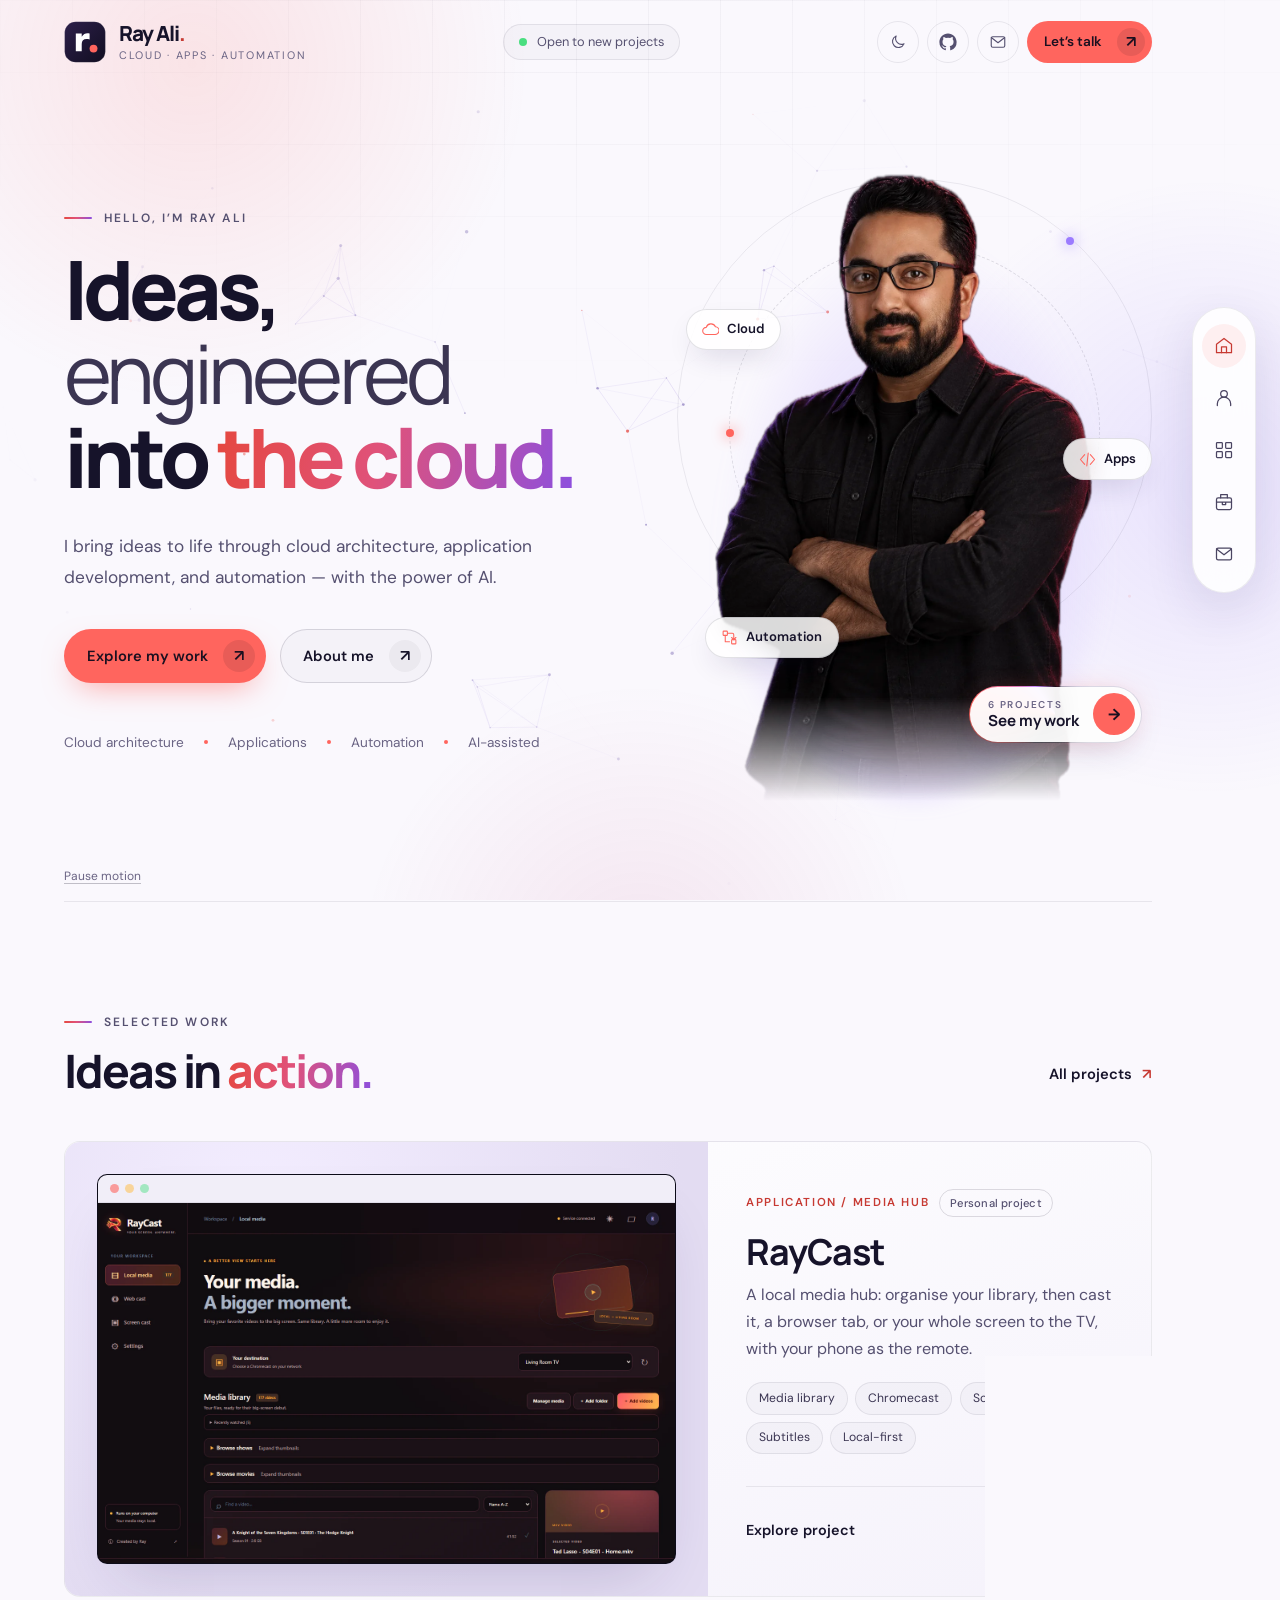
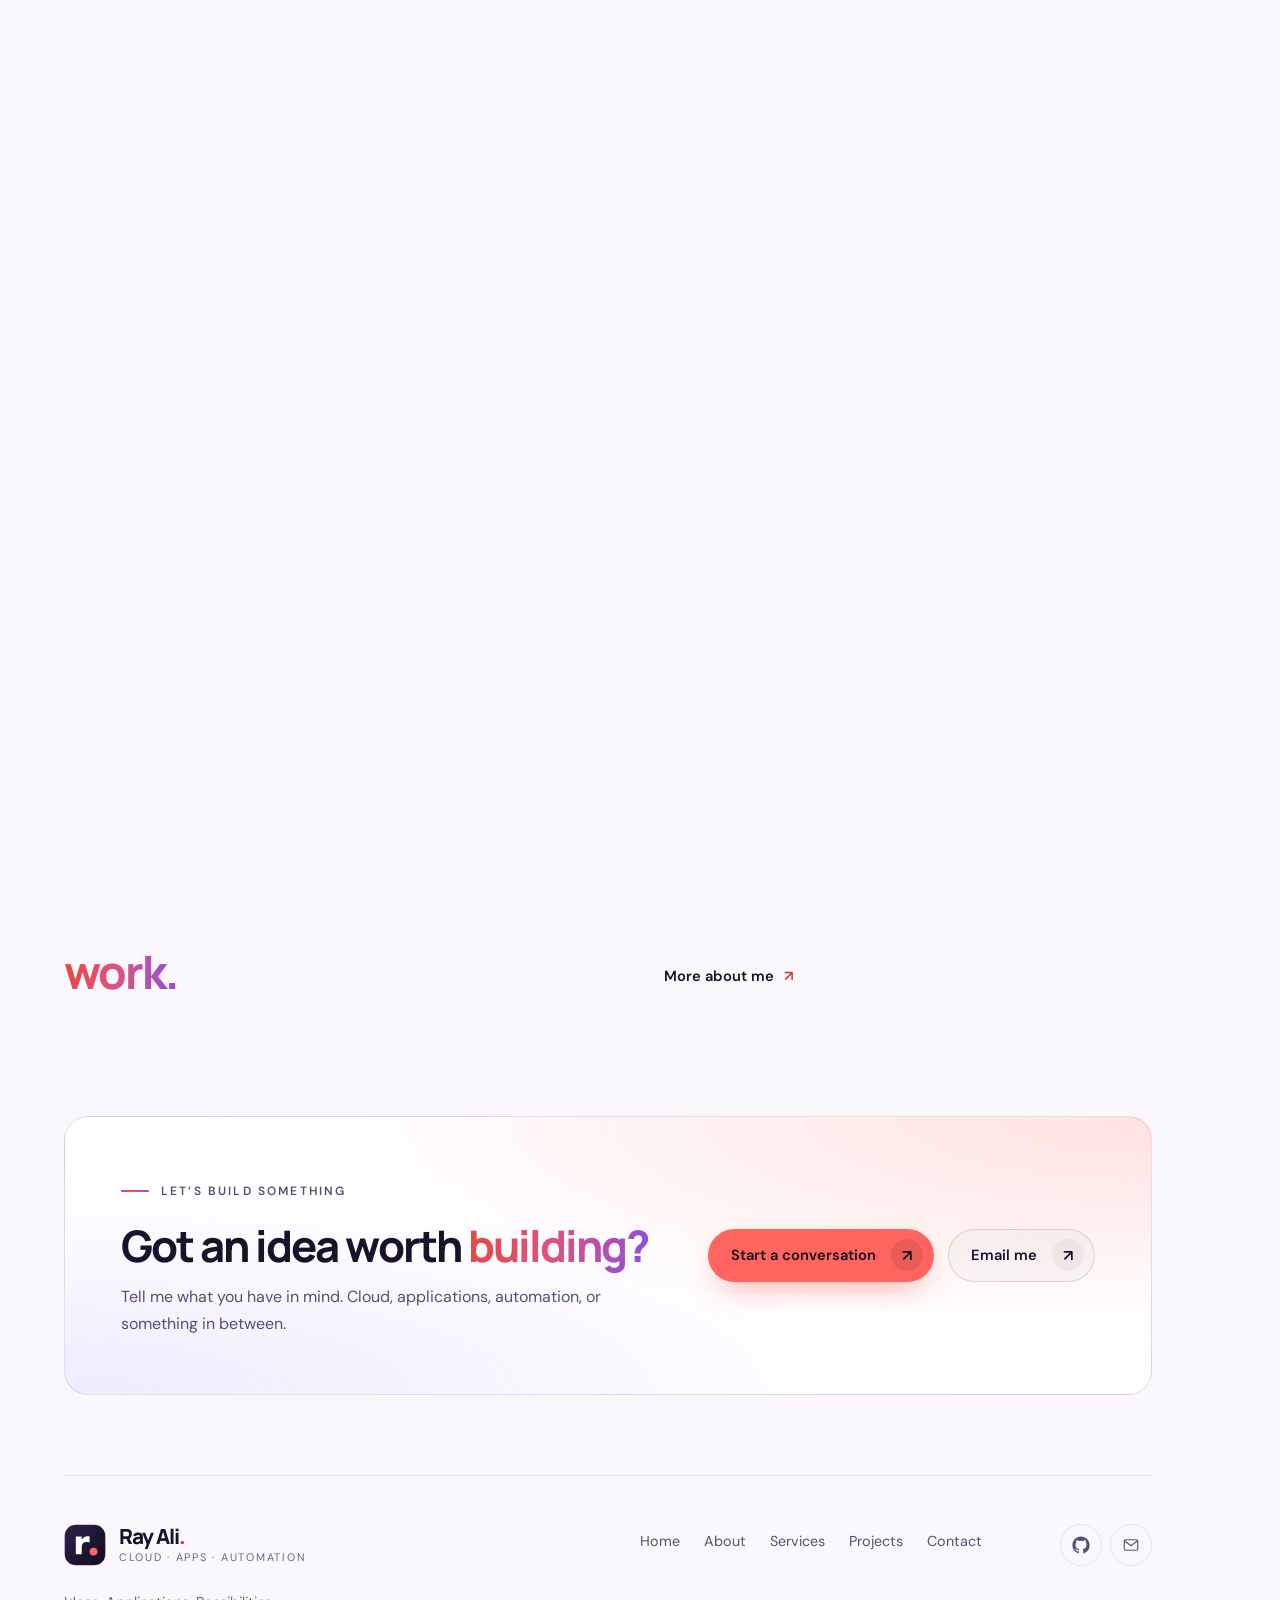
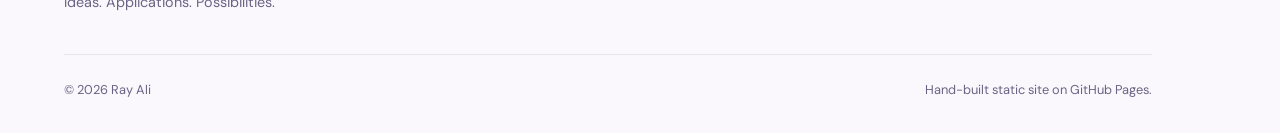
==== index.html @ c0288b14 "Add Educational Technology collection; accurate RayCast and World Cup copy and stacks; simpler About" ====
<!doctype html>
<html lang="en">
<head>
<meta charset="utf-8">
<meta name="viewport" content="width=device-width, initial-scale=1">
<title>Ray Ali — Cloud, Applications &amp; Automation</title>
<meta name="description" content="I bring ideas to life through cloud architecture, application development, and automation — with the power of AI.">
<meta name="theme-color" content="#0e0c1d">
<meta property="og:type" content="website">
<meta property="og:site_name" content="Ray Ali">
<meta property="og:title" content="Ray Ali — Cloud, Applications &amp; Automation">
<meta property="og:description" content="I bring ideas to life through cloud architecture, application development, and automation — with the power of AI.">
<meta property="og:url" content="https://rayali.dev/">
<meta property="og:image" content="https://rayali.dev/assets/ray-portrait-noir.jpg">
<meta name="twitter:card" content="summary_large_image">
<link rel="icon" href="assets/favicon.svg" type="image/svg+xml">
<link rel="preconnect" href="https://fonts.googleapis.com">
<link rel="preconnect" href="https://fonts.gstatic.com" crossorigin>
<link rel="stylesheet" href="https://fonts.googleapis.com/css2?family=DM+Sans:opsz,wght@9..40,400;9..40,500;9..40,600&family=Manrope:wght@400;500;600;700;800&display=swap">
<link rel="stylesheet" href="assets/style.css">
<script>(function(){var d=document.documentElement,t;d.classList.add('js');try{t=localStorage.getItem('theme')}catch(e){}if(t!=='light'&&t!=='dark')t=matchMedia('(prefers-color-scheme: light)').matches?'light':'dark';d.dataset.theme=t})()</script>
<script src="assets/site.js" defer></script>
</head>
<body class="page-home">
<a class="skip" href="#main">Skip to content</a>
<div class="ambient" aria-hidden="true"><span></span><span></span><span></span></div>
<header class="site-header" data-header>
  <div class="header-inner">
    <a class="brand" href="index.html" aria-label="Ray Ali, home"><svg class="brand-mark" viewBox="0 0 64 64" aria-hidden="true"><defs><linearGradient id="bm-head" x1="0" y1="0" x2="1" y2="1"><stop offset="0" stop-color="#2d1f4a"/><stop offset="1" stop-color="#110e21"/></linearGradient></defs><rect x="1" y="1" width="62" height="62" rx="17" fill="url(#bm-head)" stroke="#ffffff26"/><path d="M18 46V19h9v5c3-5 7-6 12-5v9c-8-2-12 1-12 7v11z" fill="#fff"/><circle cx="45" cy="42" r="6" fill="#ff655e"/></svg><span class="brand-text"><strong>Ray Ali<span class="dot">.</span></strong><small>Cloud · Apps · Automation</small></span></a>
    <p class="status"><span class="pulse" aria-hidden="true"></span>Open to new projects</p>
    <div class="header-actions">
      <button class="icon-btn theme-toggle" type="button" data-theme-toggle aria-label="Switch to light theme"><svg class="icon-sun" viewBox="0 0 24 24" fill="none" stroke="currentColor" stroke-width="1.5" stroke-linecap="round" stroke-linejoin="round" aria-hidden="true"><circle cx="12" cy="12" r="4"/><path d="M12 2v2M12 20v2M4.9 4.9l1.4 1.4M17.7 17.7l1.4 1.4M2 12h2M20 12h2M4.9 19.1l1.4-1.4M17.7 6.3l1.4-1.4"/></svg><svg class="icon-moon" viewBox="0 0 24 24" fill="none" stroke="currentColor" stroke-width="1.5" stroke-linecap="round" stroke-linejoin="round" aria-hidden="true"><path d="M20 14.5A8 8 0 0 1 9.5 4a8 8 0 1 0 10.5 10.5Z"/></svg></button>
      <a class="icon-btn" href="https://github.com/itsRayAli" target="_blank" rel="noopener noreferrer" aria-label="GitHub profile (opens in a new tab)"><svg viewBox="0 0 24 24" fill="currentColor" aria-hidden="true"><path d="M12 .5C5.65.5.5 5.65.5 12a11.5 11.5 0 0 0 7.86 10.92c.58.1.79-.25.79-.56v-2c-3.2.7-3.88-1.37-3.88-1.37-.52-1.33-1.28-1.69-1.28-1.69-1.04-.71.08-.7.08-.7 1.16.08 1.77 1.19 1.77 1.19 1.03 1.76 2.7 1.25 3.36.96.1-.75.4-1.25.73-1.54-2.55-.29-5.24-1.28-5.24-5.68 0-1.26.45-2.28 1.19-3.09-.12-.29-.52-1.46.11-3.05 0 0 .97-.31 3.17 1.18a11 11 0 0 1 5.77 0c2.2-1.49 3.17-1.18 3.17-1.18.63 1.59.23 2.76.11 3.05.74.81 1.19 1.83 1.19 3.09 0 4.41-2.7 5.38-5.26 5.67.41.36.78 1.06.78 2.14v3.17c0 .31.21.67.8.56A11.5 11.5 0 0 0 23.5 12C23.5 5.65 18.35.5 12 .5Z"/></svg></a>
      <a class="icon-btn" href="mailto:rehali1992@gmail.com" aria-label="Email Ray Ali"><svg viewBox="0 0 24 24" fill="none" stroke="currentColor" stroke-width="1.5" stroke-linecap="round" stroke-linejoin="round" aria-hidden="true"><rect x="3" y="5" width="18" height="14" rx="2"/><path d="m3 6 9 7 9-7"/></svg></a>
      <a class="button button-sm" href="contact/">Let’s talk <span class="arrow" aria-hidden="true">↗</span></a>
    </div>
  </div>
</header>
<nav class="dock" aria-label="Main navigation"><a href="index.html" aria-current="page"><svg viewBox="0 0 24 24" fill="none" stroke="currentColor" stroke-width="1.5" stroke-linecap="round" stroke-linejoin="round" aria-hidden="true"><path d="m3 10 9-7 9 7v10H3z"/><path d="M9 20v-7h6v7"/></svg><span>Home</span></a><a href="about/"><svg viewBox="0 0 24 24" fill="none" stroke="currentColor" stroke-width="1.5" stroke-linecap="round" stroke-linejoin="round" aria-hidden="true"><circle cx="12" cy="7" r="4"/><path d="M4 21v-2a8 8 0 0 1 16 0v2"/></svg><span>About</span></a><a href="services/"><svg viewBox="0 0 24 24" fill="none" stroke="currentColor" stroke-width="1.5" stroke-linecap="round" stroke-linejoin="round" aria-hidden="true"><rect x="3" y="3" width="7" height="7" rx="1"/><rect x="14" y="3" width="7" height="7" rx="1"/><rect x="3" y="14" width="7" height="7" rx="1"/><rect x="14" y="14" width="7" height="7" rx="1"/></svg><span>Services</span></a><a href="work/"><svg viewBox="0 0 24 24" fill="none" stroke="currentColor" stroke-width="1.5" stroke-linecap="round" stroke-linejoin="round" aria-hidden="true"><rect x="3" y="7" width="18" height="14" rx="2"/><path d="M8 7V3h8v4M3 12h18M10 12v3h4v-3"/></svg><span>Projects</span></a><a href="contact/"><svg viewBox="0 0 24 24" fill="none" stroke="currentColor" stroke-width="1.5" stroke-linecap="round" stroke-linejoin="round" aria-hidden="true"><rect x="3" y="5" width="18" height="14" rx="2"/><path d="m3 6 9 7 9-7"/></svg><span>Contact</span></a></nav>
<div class="site-shell">
<main id="main">
<section class="hero" data-hero>
  <canvas class="particles" data-particles aria-hidden="true"></canvas>
  <div class="hero-copy">
    <p class="eyebrow">Hello, I’m Ray Ali</p>
    <h1 class="hero-title"><span class="sr-only">Ideas, engineered into reality.</span><span aria-hidden="true">Ideas, <span class="soft">engineered</span><br>into <span class="rotator" data-rotate="[&quot;reality.&quot;, &quot;the cloud.&quot;, &quot;apps.&quot;, &quot;automation.&quot;, &quot;reality.&quot;]">reality.</span></span></h1>
    <p class="lead">I bring ideas to life through cloud architecture, application development, and automation — with the power of AI.</p>
    <div class="actions"><a class="button" href="work/">Explore my work <span class="arrow" aria-hidden="true">↗</span></a><a class="button secondary" href="about/">About me <span class="arrow" aria-hidden="true">↗</span></a></div>
    <ul class="focus-list" aria-label="Focus areas"><li>Cloud architecture</li><li>Applications</li><li>Automation</li><li>AI-assisted</li></ul>
  </div>
  <div class="portrait portrait-hero"><div class="rings" aria-hidden="true"><span></span><span></span></div><img class="portrait-dark" src="assets/ray-portrait-noir.jpg" alt="AI-generated portrait of Ray Ali standing with his arms crossed" width="1024" height="1536" loading="lazy" fetchpriority="high"><img class="portrait-light" src="assets/ray-portrait-light.webp" alt="AI-generated portrait of Ray Ali standing with his arms crossed" width="1024" height="1536" loading="lazy" fetchpriority="high"><span class="chip chip-0" aria-hidden="true"><svg viewBox="0 0 24 24" fill="none" stroke="currentColor" stroke-width="1.5" stroke-linecap="round" stroke-linejoin="round" aria-hidden="true"><path d="M6 19a5 5 0 1 1 0-10 7 7 0 0 1 13-1 5.5 5.5 0 0 1-1 11Z"/></svg>Cloud</span><span class="chip chip-1" aria-hidden="true"><svg viewBox="0 0 24 24" fill="none" stroke="currentColor" stroke-width="1.5" stroke-linecap="round" stroke-linejoin="round" aria-hidden="true"><path d="m8 5-6 7 6 7m8-14 6 7-6 7m-3-16-2 18"/></svg>Apps</span><span class="chip chip-2" aria-hidden="true"><svg viewBox="0 0 24 24" fill="none" stroke="currentColor" stroke-width="1.5" stroke-linecap="round" stroke-linejoin="round" aria-hidden="true"><rect x="3" y="3" width="6" height="6" rx="1"/><rect x="15" y="15" width="6" height="6" rx="1"/><path d="M9 6h7a2 2 0 0 1 2 2v7M15 12l3 3 3-3M6 9v9h6"/></svg>Automation</span><a class="work-cta" href="work/"><span class="work-cta-label"><small>6 projects</small>See my work</span><span class="work-cta-arrow" aria-hidden="true"><i>→</i><i>→</i></span></a></div>
  <button class="motion-toggle" type="button" data-motion-toggle aria-pressed="false">Pause motion</button>
</section>
<section class="section">
  <div class="section-heading reveal"><div><p class="eyebrow">Selected work</p><h2>Ideas in <em>action.</em></h2></div><a class="text-link" href="work/">All projects <span class="arrow" aria-hidden="true">↗</span></a></div>
  <div class="project-grid"><a class="project-card reveal featured" href="projects/raycast/"><div class="card-cover"><div class="window"><div class="window-bar" aria-hidden="true"><i></i><i></i><i></i></div><picture><source srcset="assets/raycast/RAYCAST.webp" type="image/webp"><img src="assets/raycast/RAYCAST.png" alt="RayCast local media library with Chromecast destination, video list, and player controls" loading="lazy"></picture></div></div><div class="card-copy"><p class="card-meta"><span>Application / Media hub</span><span class="pill">Personal project</span></p><h3>RayCast</h3><p class="card-summary">A local media hub: organise your library, then cast it, a browser tab, or your whole screen to the TV, with your phone as the remote.</p><ul class="tags" aria-label="Tags"><li>Media library</li><li>Chromecast</li><li>Screen casting</li><li>Subtitles</li><li>Local-first</li></ul><span class="card-action">Explore project <span class="arrow" aria-hidden="true">↗</span></span></div></a><a class="project-card reveal featured reverse" href="projects/edgewise/"><div class="card-cover"><img class="art" src="assets/edgewise/edgewise-illustration.svg" alt="Illustration of Edgewise comparing one prediction&#x27;s odds across three exchanges, with the price gap highlighted, a signal card, and a paper portfolio" loading="lazy"></div><div class="card-copy"><p class="card-meta"><span>Research tool / Market data</span><span class="pill">Private project</span></p><h3>Edgewise</h3><p class="card-summary">An on-demand research tool that lines up prediction-market odds across exchanges and shows where they don’t agree.</p><ul class="tags" aria-label="Tags"><li>Market research</li><li>Data analysis</li><li>Local-first</li><li>Local AI</li></ul><span class="card-action">Explore project <span class="arrow" aria-hidden="true">↗</span></span></div></a><a class="project-card reveal featured" href="projects/world-cup-2026/"><div class="card-cover"><img class="art" src="assets/worldcup/cover.svg" alt="World Cup 2026 cover: title with 48 teams, 104 matches and 12 groups, a knockout bracket leading to the final, and a match momentum chart" loading="lazy"></div><div class="card-copy"><p class="card-meta"><span>Automation / Web application</span><span class="pill">Private project</span></p><h3>World Cup 2026</h3><p class="card-summary">A self-running tournament tracker that follows all 104 matches live, from the first kickoff to the final whistle.</p><ul class="tags" aria-label="Tags"><li>Automation</li><li>Real-time</li><li>Web app</li><li>Print-ready</li></ul><span class="card-action">Explore project <span class="arrow" aria-hidden="true">↗</span></span></div></a><a class="project-card collection-card reveal" href="projects/edtech/"><div class="card-copy"><p class="card-meta"><span>Educational technology</span><span class="pill">3 projects</span><span class="pill">University of Houston</span></p><h3>Educational Technology</h3><p class="card-summary">Three tools built for the University of Houston: accessible course documents, AI-assisted grading, and a STEM event platform.</p><ul class="collection-members"><li><span class="member-num">01</span><strong>PDF Accessibility</strong><span>Accessible documents, faster.</span></li><li><span class="member-num">02</span><strong>Rubric Grader</strong><span>AI-assisted grading at scale.</span></li><li><span class="member-num">03</span><strong>Mars Rover Celebration</strong><span>A STEM event, run end to end.</span></li></ul><span class="card-action">Explore the collection <span class="arrow" aria-hidden="true">↗</span></span></div></a></div>
</section>
<section class="section">
  <div class="section-heading reveal"><div><p class="eyebrow">What I do</p><h2>From possibility to <em>something real.</em></h2></div><a class="text-link" href="services/">All services <span class="arrow" aria-hidden="true">↗</span></a></div>
  <div class="services-grid"><article class="service-card reveal"><div class="service-top"><span class="service-icon"><svg viewBox="0 0 24 24" fill="none" stroke="currentColor" stroke-width="1.5" stroke-linecap="round" stroke-linejoin="round" aria-hidden="true"><path d="M6 19a5 5 0 1 1 0-10 7 7 0 0 1 13-1 5.5 5.5 0 0 1-1 11Z"/></svg></span><span class="service-num">01</span></div><h3>Cloud Architecture</h3><p>A cloud foundation shaped around your idea. Architecture and infrastructure that support your application today and give it room to grow.</p><a class="text-link" href="contact/?service=cloud">Let’s discuss it <span class="arrow" aria-hidden="true">↗</span></a></article><article class="service-card reveal"><div class="service-top"><span class="service-icon"><svg viewBox="0 0 24 24" fill="none" stroke="currentColor" stroke-width="1.5" stroke-linecap="round" stroke-linejoin="round" aria-hidden="true"><path d="m8 5-6 7 6 7m8-14 6 7-6 7m-3-16-2 18"/></svg></span><span class="service-num">02</span></div><h3>Application Development</h3><p>Bring a concept to life as a usable application. From the first screen to the working product, with AI helping move ideas forward.</p><a class="text-link" href="contact/?service=code">Let’s discuss it <span class="arrow" aria-hidden="true">↗</span></a></article><article class="service-card reveal"><div class="service-top"><span class="service-icon"><svg viewBox="0 0 24 24" fill="none" stroke="currentColor" stroke-width="1.5" stroke-linecap="round" stroke-linejoin="round" aria-hidden="true"><rect x="3" y="3" width="6" height="6" rx="1"/><rect x="15" y="15" width="6" height="6" rx="1"/><path d="M9 6h7a2 2 0 0 1 2 2v7M15 12l3 3 3-3M6 9v9h6"/></svg></span><span class="service-num">03</span></div><h3>Automation</h3><p>Make repetitive work happen automatically. Connect tools, streamline workflows, and turn manual steps into systems that work for you.</p><a class="text-link" href="contact/?service=flow">Let’s discuss it <span class="arrow" aria-hidden="true">↗</span></a></article></div>
</section>
<section class="section home-about reveal">
  <div><p class="eyebrow">About me</p><h2>Curious about what’s possible.<br><em>Focused on making it work.</em></h2></div>
  <div><p>I’m Ray. I turn ideas into useful digital experiences, connecting the possibilities of AI with cloud architecture, application development, and automation. My projects are a place to explore what’s possible and put those ideas to work.</p><a class="text-link" href="about/">More about me <span class="arrow" aria-hidden="true">↗</span></a></div>
</section>
<section class="cta-band reveal"><div><p class="eyebrow">Let’s build something</p><h2>Got an idea worth <em>building?</em></h2><p>Tell me what you have in mind. Cloud, applications, automation, or something in between.</p></div><div class="actions"><a class="button" href="contact/">Start a conversation <span class="arrow" aria-hidden="true">↗</span></a><a class="button secondary" href="mailto:rehali1992@gmail.com">Email me <span class="arrow" aria-hidden="true">↗</span></a></div></section>
</main>
<footer class="site-footer">
  <div class="footer-top">
    <div class="footer-brand"><a class="brand" href="index.html" aria-label="Ray Ali, home"><svg class="brand-mark" viewBox="0 0 64 64" aria-hidden="true"><defs><linearGradient id="bm-foot" x1="0" y1="0" x2="1" y2="1"><stop offset="0" stop-color="#2d1f4a"/><stop offset="1" stop-color="#110e21"/></linearGradient></defs><rect x="1" y="1" width="62" height="62" rx="17" fill="url(#bm-foot)" stroke="#ffffff26"/><path d="M18 46V19h9v5c3-5 7-6 12-5v9c-8-2-12 1-12 7v11z" fill="#fff"/><circle cx="45" cy="42" r="6" fill="#ff655e"/></svg><span class="brand-text"><strong>Ray Ali<span class="dot">.</span></strong><small>Cloud · Apps · Automation</small></span></a><p>Ideas. Applications. Possibilities.</p></div>
    <nav class="footer-nav" aria-label="Footer"><a href="index.html">Home</a><a href="about/">About</a><a href="services/">Services</a><a href="work/">Projects</a><a href="contact/">Contact</a></nav>
    <div class="footer-social">
      <a class="icon-btn" href="https://github.com/itsRayAli" target="_blank" rel="noopener noreferrer" aria-label="GitHub profile (opens in a new tab)"><svg viewBox="0 0 24 24" fill="currentColor" aria-hidden="true"><path d="M12 .5C5.65.5.5 5.65.5 12a11.5 11.5 0 0 0 7.86 10.92c.58.1.79-.25.79-.56v-2c-3.2.7-3.88-1.37-3.88-1.37-.52-1.33-1.28-1.69-1.28-1.69-1.04-.71.08-.7.08-.7 1.16.08 1.77 1.19 1.77 1.19 1.03 1.76 2.7 1.25 3.36.96.1-.75.4-1.25.73-1.54-2.55-.29-5.24-1.28-5.24-5.68 0-1.26.45-2.28 1.19-3.09-.12-.29-.52-1.46.11-3.05 0 0 .97-.31 3.17 1.18a11 11 0 0 1 5.77 0c2.2-1.49 3.17-1.18 3.17-1.18.63 1.59.23 2.76.11 3.05.74.81 1.19 1.83 1.19 3.09 0 4.41-2.7 5.38-5.26 5.67.41.36.78 1.06.78 2.14v3.17c0 .31.21.67.8.56A11.5 11.5 0 0 0 23.5 12C23.5 5.65 18.35.5 12 .5Z"/></svg></a>
      <a class="icon-btn" href="mailto:rehali1992@gmail.com" aria-label="Email Ray Ali"><svg viewBox="0 0 24 24" fill="none" stroke="currentColor" stroke-width="1.5" stroke-linecap="round" stroke-linejoin="round" aria-hidden="true"><rect x="3" y="5" width="18" height="14" rx="2"/><path d="m3 6 9 7 9-7"/></svg></a>
    </div>
  </div>
  <div class="footer-bottom"><span>© 2026 Ray Ali</span><span>Hand-built static site on GitHub Pages.</span></div>
</footer>
</div>
</body>
</html>
---- assets/style.css ----
/* ==========================================================================
   Ray Ali — portfolio
   Dark indigo + coral. Glass header, right-hand dock, aurora background.
   ========================================================================== */

/* Theme tokens. Dark is the default; [data-theme="light"] below overrides them.
   site.js sets data-theme before first paint from the saved choice or the OS. */
:root {
  color-scheme: dark;
  --bg: #0e0c1d;
  --ink: #f7f5ff;
  --soft-ink: #ddd8ec;
  --muted: #bab5cc;
  --dim: #948ead;
  --placeholder: #9d97ae;
  --accent: #ff655e;
  --accent-hover: #ff847d;
  --accent-ink: #ff655e;          /* accent used as text */
  --on-accent: #1b1020;
  --violet: #9b7bff;
  --line: #ffffff14;
  --line-2: #ffffff26;
  --line-3: #ffffff45;
  --ring: #ffffff1c;
  --ring-faint: #ffffff0d;
  --outline-num: #ffffff40;
  --glass: #ffffff08;
  --glass-2: #ffffff10;
  --glass-3: #ffffff14;
  --grad: linear-gradient(100deg, #ff655e 0%, #ff8b72 40%, #c98bff 100%);
  --card: linear-gradient(160deg, #201b37, #151329);
  --header-bg: #0e0c1dcc;
  --dock-bg: #1f1b33d9;
  --dock-ink: #d7d3e6;
  --tooltip-bg: #2a2542;
  --tooltip-ink: #f7f5ff;
  --chip-bg: #1c1832b8;
  --pill-bg: #17132bee;
  --cover-bg: radial-gradient(circle at 30% 15%, #2d2150, #0f0d20 72%);
  --cover-bg-alt: radial-gradient(circle at 70% 15%, #3a1f2e, #120d1c 72%);
  --window-bar: #15132a;
  --window-bar-line: #ffffff10;
  --input-bg: #0e0c1d99;
  --input-bg-focus: #0e0c1dcc;
  --cta-bg: #171429;
  --shadow: #000c;
  --shadow-soft: #0006;
  --grid-line: #ffffff07;
  --portrait-glow: radial-gradient(ellipse at 50% 55%, #b0304a55, #6d3cc022 45%, transparent 70%);
  --particle-line: 190, 170, 255;
  --particle-line-alpha: .14;
  --particle-dot: rgba(230, 225, 255, .55);
  --particle-accent: rgba(255, 101, 94, .8);
  --radius: 16px;
  --shell: 1320px;
  --gutter: clamp(1.25rem, 5vw, 4rem);
  --header-h: 84px;
  --ease: cubic-bezier(.2, .7, .2, 1);
  --heading: 'Manrope', system-ui, sans-serif;
}

/* Light theme: warm off-white, deep indigo ink. Accent-as-text and the gradient
   are darkened so text keeps at least 4.5:1 (3:1 for large headings) on white. */
:root[data-theme="light"] {
  color-scheme: light;
  --bg: #faf8fd;
  --ink: #16132a;
  --soft-ink: #3b3552;
  --muted: #555070;
  --dim: #6a6484;
  --placeholder: #6f6987;
  --accent-ink: #c73a33;
  --line: #16132a14;
  --line-2: #16132a24;
  --line-3: #16132a40;
  --ring: #16132a1f;
  --ring-faint: #16132a12;
  --outline-num: #16132a33;
  --glass: #16132a06;
  --glass-2: #16132a0b;
  --glass-3: #16132a10;
  --grad: linear-gradient(100deg, #e5483f 0%, #e0527a 45%, #8b4fe0 100%);
  --card: linear-gradient(160deg, #ffffff, #f5f2fb);
  --header-bg: #faf8fdd9;
  --dock-bg: #ffffffe0;
  --dock-ink: #4a4462;
  --tooltip-bg: #1d1933;
  --tooltip-ink: #ffffff;
  --chip-bg: #ffffffd9;
  --pill-bg: #fffffff2;
  --cover-bg: radial-gradient(circle at 30% 15%, #f3edff, #e3dcf2 72%);
  --cover-bg-alt: radial-gradient(circle at 70% 15%, #ffede9, #ece2ee 72%);
  --window-bar: #f1eef8;
  --window-bar-line: #16132a14;
  --input-bg: #ffffff;
  --input-bg-focus: #ffffff;
  --cta-bg: #ffffff;
  --shadow: #2a1f5a33;
  --shadow-soft: #2a1f5a1f;
  --grid-line: #16132a09;
  --portrait-glow: radial-gradient(ellipse at 50% 60%, #ff655e40, #9b7bff26 45%, transparent 70%);
  --particle-line: 110, 80, 200;
  --particle-line-alpha: .18;
  --particle-dot: rgba(90, 70, 160, .45);
  --particle-accent: rgba(229, 72, 63, .75);
}

/* --- Base ---------------------------------------------------------------- */
*, *::before, *::after { box-sizing: border-box; }
html { scroll-behavior: smooth; }
body {
  margin: 0;
  background: var(--bg);
  color: var(--ink);
  font: 1rem/1.7 'DM Sans', system-ui, sans-serif;
  overflow-x: clip;
  -webkit-font-smoothing: antialiased;
}
a { color: inherit; text-decoration: none; }
img { max-width: 100%; }
button, input, select, textarea { font: inherit; }
h1, h2, h3, p { margin: 0; }
h1, h2, h3 { font-family: var(--heading); text-wrap: balance; }
h1 { font-size: clamp(2.8rem, 6vw, 5rem); line-height: 1.05; letter-spacing: -.05em; font-weight: 800; }
h2 { font-size: clamp(2rem, 3.6vw, 3rem); line-height: 1.12; letter-spacing: -.045em; font-weight: 750; }
h3 { letter-spacing: -.03em; font-weight: 700; }
em {
  font-style: normal;
  background: var(--grad);
  -webkit-background-clip: text;
  background-clip: text;
  color: transparent;
  -webkit-box-decoration-break: clone;
  box-decoration-break: clone;
}
.dot { color: var(--accent-ink); }
::selection { background: var(--accent); color: var(--on-accent); }
:focus-visible { outline: 2px solid var(--accent); outline-offset: 4px; border-radius: 6px; }
.sr-only { position: absolute; width: 1px; height: 1px; padding: 0; margin: -1px; overflow: hidden; clip: rect(0 0 0 0); white-space: nowrap; border: 0; }
.skip { position: fixed; top: -100px; left: 1rem; padding: .8rem 1.2rem; background: var(--accent); color: #1b1020; font-weight: 600; border-radius: 8px; z-index: 100; }
.skip:focus { top: 1rem; }

/* --- Background ---------------------------------------------------------- */
.ambient { position: fixed; inset: 0; z-index: -1; pointer-events: none; overflow: hidden; }
.ambient span { position: absolute; border-radius: 50%; animation: drift 26s ease-in-out infinite alternate; }
.ambient span:nth-child(1) { width: 60vw; height: 60vw; top: -25vw; left: -15vw; background: radial-gradient(circle, #ff655e24, transparent 62%); }
.ambient span:nth-child(2) { width: 55vw; height: 55vw; top: 15vh; right: -22vw; background: radial-gradient(circle, #7c5cff24, transparent 62%); animation-delay: -9s; }
.ambient span:nth-child(3) { width: 50vw; height: 50vw; bottom: -30vw; left: 25vw; background: radial-gradient(circle, #c2417a1a, transparent 62%); animation-delay: -17s; }
.ambient::after {
  content: ''; position: absolute; inset: 0;
  background-image: linear-gradient(var(--grid-line) 1px, transparent 1px), linear-gradient(90deg, var(--grid-line) 1px, transparent 1px);
  background-size: 72px 72px;
  -webkit-mask-image: radial-gradient(ellipse 80% 60% at 50% 0%, #000 10%, transparent 75%);
  mask-image: radial-gradient(ellipse 80% 60% at 50% 0%, #000 10%, transparent 75%);
}
@keyframes drift { to { transform: translate3d(6vw, 4vh, 0) scale(1.1); } }

/* --- Layout shell -------------------------------------------------------- */
.site-shell, .header-inner { max-width: var(--shell); margin: 0 auto; padding-inline: var(--gutter); }
@media (min-width: 761px) and (max-width: 1560px) {
  .site-shell, .header-inner { padding-right: calc(var(--gutter) + 64px); }
}

/* --- Header -------------------------------------------------------------- */
.site-header { position: sticky; top: 0; z-index: 30; border-bottom: 1px solid transparent; transition: background .3s, border-color .3s, backdrop-filter .3s; }
.site-header.is-scrolled { background: var(--header-bg); border-color: var(--line); -webkit-backdrop-filter: blur(16px) saturate(140%); backdrop-filter: blur(16px) saturate(140%); }
.header-inner { height: var(--header-h); display: flex; align-items: center; gap: 1.5rem; transition: height .3s var(--ease); }
.is-scrolled .header-inner { height: 68px; }
.brand { display: inline-flex; align-items: center; gap: .8rem; }
.brand-mark { width: 42px; height: 42px; flex: none; transition: transform .45s var(--ease); }
.brand:hover .brand-mark { transform: rotate(-8deg) scale(1.06); }
.brand-text { display: flex; flex-direction: column; line-height: 1.1; }
.brand-text strong { font: 800 1.3rem/1.1 var(--heading); letter-spacing: -.045em; }
.brand-text small { font-size: .68rem; letter-spacing: .16em; text-transform: uppercase; color: var(--dim); margin-top: .3rem; }
.status { margin: 0 auto; display: inline-flex; align-items: center; gap: .6rem; padding: .4rem .95rem; border: 1px solid var(--line); border-radius: 999px; background: var(--glass); font-size: .8rem; color: var(--muted); }
.pulse { width: 8px; height: 8px; border-radius: 50%; background: #4ade80; box-shadow: 0 0 0 0 #4ade8088; animation: pulse 2.4s infinite; }
@keyframes pulse { 70% { box-shadow: 0 0 0 8px #4ade8000; } 100% { box-shadow: 0 0 0 0 #4ade8000; } }
.header-actions { display: flex; align-items: center; gap: .5rem; margin-left: auto; }
.status + .header-actions { margin-left: 0; }
.icon-btn { width: 42px; height: 42px; display: grid; place-items: center; border-radius: 50%; border: 1px solid var(--line); color: var(--muted); transition: color .2s, border-color .2s, background .2s; }
.icon-btn svg { width: 18px; height: 18px; }
.icon-btn:hover { color: var(--ink); border-color: #ff655e80; background: #ff655e12; }
.theme-toggle { cursor: pointer; background: none; padding: 0; }
.theme-toggle .icon-moon, :root[data-theme="light"] .theme-toggle .icon-sun { display: none; }
:root[data-theme="light"] .theme-toggle .icon-moon { display: block; }
html:not(.js) .theme-toggle { display: none; }

/* --- Dock navigation ----------------------------------------------------- */
.dock { position: fixed; right: 1.5rem; top: 50%; transform: translateY(-50%); z-index: 20; display: flex; flex-direction: column; gap: .5rem; padding: 1rem .55rem; border-radius: 3rem; background: var(--dock-bg); border: 1px solid var(--line); box-shadow: 0 16px 50px var(--shadow-soft); -webkit-backdrop-filter: blur(18px); backdrop-filter: blur(18px); }
.dock a { position: relative; display: grid; place-items: center; width: 44px; height: 44px; border-radius: 50%; color: var(--dock-ink); transition: color .2s, background .2s; }
.dock svg { width: 20px; height: 20px; }
.dock a:hover, .dock a[aria-current] { color: var(--accent-ink); }
.dock a[aria-current] { background: #ff655e17; }
.dock a span { position: absolute; right: 58px; padding: .35rem .7rem; border-radius: 6px; background: var(--tooltip-bg); color: var(--tooltip-ink); font-size: .8rem; white-space: nowrap; opacity: 0; pointer-events: none; transform: translateX(6px); transition: opacity .2s, transform .2s; }
.dock a:hover span, .dock a:focus-visible span { opacity: 1; transform: none; }
@media (min-width: 1561px) { .dock { right: calc((100vw - var(--shell)) / 2 - 80px); } }

/* --- Shared type & controls ---------------------------------------------- */
.eyebrow { display: inline-flex; align-items: center; flex-wrap: wrap; gap: .75rem; margin-bottom: 1.25rem; font-size: .75rem; font-weight: 600; letter-spacing: .18em; text-transform: uppercase; color: var(--muted); }
.eyebrow::before { content: ''; width: 28px; height: 2px; border-radius: 2px; background: var(--grad); }
.lead { max-width: 56ch; margin-top: 1.6rem; font-size: 1.08rem; line-height: 1.8; color: var(--muted); }
.actions { display: flex; flex-wrap: wrap; gap: .85rem; margin-top: 2.25rem; }
.button { display: inline-flex; align-items: center; justify-content: space-between; gap: .9rem; min-height: 50px; padding: .6rem .65rem .6rem 1.4rem; border: 1px solid transparent; border-radius: 999px; background: var(--accent); color: var(--on-accent); font-size: .92rem; font-weight: 600; cursor: pointer; box-shadow: 0 12px 32px -12px #ff655eaa; transition: background .2s, box-shadow .2s; }
.button .arrow { display: grid; place-items: center; width: 32px; height: 32px; border-radius: 50%; background: #1b10201a; font-size: 1rem; transition: transform .3s var(--ease); }
.button:hover { background: var(--accent-hover); box-shadow: 0 18px 36px -14px #ff655ecc; }
.button:hover .arrow, .text-link:hover .arrow, .project-card:hover .card-action .arrow, .next-project:hover .arrow { transform: rotate(45deg); }
.button.secondary { background: var(--glass); color: var(--ink); border-color: var(--line-2); box-shadow: none; }
.button.secondary .arrow { background: var(--glass-2); }
.button.secondary:hover { background: var(--glass-3); border-color: var(--line-3); }
.button-sm { min-height: 42px; padding: .35rem .4rem .35rem 1rem; font-size: .85rem; box-shadow: none; }
.button-sm .arrow { width: 28px; height: 28px; }
.text-link { display: inline-flex; align-items: center; gap: .6rem; min-height: 44px; font-size: .92rem; font-weight: 600; transition: color .2s; }
.text-link .arrow { color: var(--accent-ink); transition: transform .3s var(--ease); }
.text-link:hover { color: var(--accent-ink); }
.pill { display: inline-block; padding: .2rem .65rem; border: 1px solid var(--line-2); border-radius: 999px; font-size: .7rem; font-weight: 500; letter-spacing: .02em; text-transform: none; color: var(--muted); white-space: nowrap; }
.tags { list-style: none; display: flex; flex-wrap: wrap; gap: .45rem; margin: 1.25rem 0 0; padding: 0; }
.tags li { padding: .3rem .75rem; border: 1px solid var(--line); border-radius: 999px; background: var(--glass); font-size: .76rem; color: var(--soft-ink); }

/* --- Hero ---------------------------------------------------------------- */
.hero { position: relative; display: grid; grid-template-columns: minmax(0, 1.1fr) minmax(0, .9fr); align-items: center; gap: 2rem; min-height: min(820px, calc(100svh - var(--header-h))); padding: 1.5rem 0 3.5rem; }
.particles { position: absolute; top: 0; left: 50%; width: 100vw; height: 100%; transform: translateX(-50%); z-index: 0; pointer-events: none; -webkit-mask-image: radial-gradient(ellipse 60% 70% at 50% 45%, #000 25%, transparent 80%); mask-image: radial-gradient(ellipse 60% 70% at 50% 45%, #000 25%, transparent 80%); }
.hero-copy { position: relative; z-index: 2; }
.hero-title { font-size: clamp(2.9rem, 6.4vw, 5.7rem); line-height: 1.02; letter-spacing: -.058em; }
.hero-title .soft { font-weight: 400; color: var(--soft-ink); }
.rotator { display: inline-block; padding-bottom: .08em; background: var(--grad); -webkit-background-clip: text; background-clip: text; color: transparent; transition: opacity .35s var(--ease), transform .35s var(--ease), filter .35s; }
.rotator.is-out { opacity: 0; transform: translateY(.3em); filter: blur(6px); }
.hero .lead { max-width: 46ch; }
.focus-list { list-style: none; display: flex; flex-wrap: wrap; gap: .5rem 1.25rem; margin: 3rem 0 0; padding: 0; font-size: .85rem; color: var(--dim); }
.focus-list li { display: inline-flex; align-items: center; gap: 1.25rem; }
.focus-list li + li::before { content: ''; width: 4px; height: 4px; border-radius: 50%; background: var(--accent); }
.motion-toggle { position: absolute; left: 0; bottom: .5rem; z-index: 3; padding: .4rem 0; border: 0; background: none; color: var(--dim); font-size: .75rem; cursor: pointer; text-decoration: underline; text-underline-offset: 3px; text-decoration-color: var(--line-3); }
.motion-toggle:hover { color: var(--ink); }
html:not(.js) .motion-toggle { display: none; }

/* Portrait */
.portrait { position: relative; z-index: 1; height: clamp(480px, 72vh, 700px); display: flex; align-items: flex-end; justify-content: center; isolation: isolate; }
.portrait::before { content: ''; position: absolute; inset: 12% 8% 0; z-index: -1; border-radius: 50%; background: var(--portrait-glow); filter: blur(10px); }
.portrait img { position: relative; height: 100%; width: auto; max-width: none; object-fit: contain;
  -webkit-mask-image: linear-gradient(to right, transparent, #000 14%, #000 86%, transparent), linear-gradient(to bottom, transparent, #000 8%, #000 80%, transparent);
  -webkit-mask-composite: source-in;
  mask-image: linear-gradient(to right, transparent, #000 14%, #000 86%, transparent), linear-gradient(to bottom, transparent, #000 8%, #000 80%, transparent);
  mask-composite: intersect; }
/* Light mode swaps in a transparent cutout of the same portrait, so it sits
   directly on the page. Only the bottom fades. (No drop-shadow filter: combined
   with the mask it tinted the image's whole rectangle into a visible box.) */
.portrait .portrait-light, :root[data-theme="light"] .portrait .portrait-dark { display: none; }
:root[data-theme="light"] .portrait .portrait-light {
  display: block;
  -webkit-mask-image: linear-gradient(to bottom, #000 84%, transparent);
  mask-image: linear-gradient(to bottom, #000 84%, transparent); }
/* overflow: hidden because a rotating square's bounding box grows, which could
   push past the viewport on phones and allow sideways scrolling. */
.rings { position: absolute; inset: 0; z-index: -1; display: grid; place-items: center; overflow: hidden; }
.rings span { position: absolute; top: 14%; aspect-ratio: 1; border-radius: 50%; border: 1px dashed var(--ring); animation: spin 60s linear infinite; }
.rings span:nth-child(1) { width: 78%; }
.rings span:nth-child(2) { width: 100%; top: 4%; border-style: solid; border-color: var(--ring-faint); animation-direction: reverse; animation-duration: 90s; }
.rings span::after { content: ''; position: absolute; top: 50%; left: -4px; width: 8px; height: 8px; border-radius: 50%; background: var(--accent); box-shadow: 0 0 14px var(--accent); }
.rings span:nth-child(2)::after { top: 12%; left: 82%; background: var(--violet); box-shadow: 0 0 14px var(--violet); }
@keyframes spin { to { transform: rotate(360deg); } }
.chip { position: absolute; z-index: 2; display: inline-flex; align-items: center; gap: .5rem; padding: .55rem .95rem; border: 1px solid var(--ring); border-radius: 999px; background: var(--chip-bg); -webkit-backdrop-filter: blur(12px); backdrop-filter: blur(12px); box-shadow: 0 12px 30px -10px var(--shadow); font-size: .82rem; font-weight: 600; animation: float 7s ease-in-out infinite; }
.chip svg { width: 17px; height: 17px; color: var(--accent); }
.chip-0 { top: 24%; left: 2%; }
.chip-1 { top: 44%; right: 0; animation-delay: -2.3s; }
.chip-2 { bottom: 22%; left: 6%; animation-delay: -4.6s; }
@keyframes float { 50% { transform: translateY(-10px); } }
/* "See my work" pill: a light travels around the border, the arrow pings,
   and on hover the arrow slides out and a fresh one slides in. Nothing moves
   the pill itself, so hovering can't jitter. */
@property --cta-angle { syntax: '<angle>'; initial-value: 0deg; inherits: false; }
.work-cta { position: absolute; right: 2%; bottom: 9%; z-index: 3; display: inline-flex; align-items: center; gap: .9rem; padding: .4rem .4rem .4rem 1.15rem; border: 1px solid transparent; border-radius: 999px;
  background: linear-gradient(var(--pill-bg), var(--pill-bg)) padding-box, conic-gradient(from var(--cta-angle), var(--ring) 0 60%, #ff655e 78%, #c98bff 90%, var(--ring) 100%) border-box;
  -webkit-backdrop-filter: blur(12px); backdrop-filter: blur(12px);
  box-shadow: 0 16px 36px -14px var(--shadow), 0 0 30px -14px #ff655e88;
  animation: cta-border 4s linear infinite; transition: box-shadow .3s; }
.work-cta:hover { box-shadow: 0 16px 36px -14px var(--shadow), 0 0 42px -10px #ff655ebb; }
@keyframes cta-border { to { --cta-angle: 360deg; } }
.work-cta-label { display: flex; flex-direction: column; font: 700 .95rem/1.2 var(--heading); letter-spacing: -.01em; }
.work-cta-label small { font: 600 .62rem/1.3 'DM Sans', system-ui, sans-serif; letter-spacing: .16em; text-transform: uppercase; color: var(--dim); }
.work-cta-arrow { position: relative; width: 42px; height: 42px; flex: none; overflow: hidden; border-radius: 50%; background: var(--accent); color: var(--on-accent); font-weight: 700; animation: cta-ping 2.6s ease-out infinite; transition: background .2s; }
.work-cta-arrow i { position: absolute; inset: 0; display: grid; place-items: center; font-style: normal; transition: transform .45s var(--ease); }
.work-cta-arrow i + i { transform: translateX(-130%); }
.work-cta:hover .work-cta-arrow { background: var(--accent-hover); }
.work-cta:hover .work-cta-arrow i:first-child { transform: translateX(130%); }
.work-cta:hover .work-cta-arrow i + i { transform: none; }
@keyframes cta-ping { 0% { box-shadow: 0 0 0 0 #ff655e80; } 70%, 100% { box-shadow: 0 0 0 12px #ff655e00; } }

/* Hero entrance */
@media (prefers-reduced-motion: no-preference) {
  .hero-copy > * { animation: rise .8s var(--ease) both; }
  .hero-copy > :nth-child(2) { animation-delay: .08s; }
  .hero-copy > :nth-child(3) { animation-delay: .16s; }
  .hero-copy > :nth-child(4) { animation-delay: .24s; }
  .hero-copy > :nth-child(5) { animation-delay: .32s; }
  .portrait-hero { animation: fade-in 1.1s .15s var(--ease) both; }
  main { animation: fade-in .5s ease-out both; }
}
@keyframes rise { from { opacity: 0; transform: translateY(22px); } }
@keyframes fade-in { from { opacity: 0; } }

/* --- Sections ------------------------------------------------------------ */
.section { padding: clamp(4rem, 8vw, 6.5rem) 0; border-top: 1px solid var(--line); }
.section-heading { display: flex; align-items: flex-end; justify-content: space-between; gap: 1rem 2rem; margin-bottom: 2.75rem; flex-wrap: wrap; }
.section-heading .eyebrow { margin-bottom: .8rem; }

/* Project cards */
.project-grid { display: grid; grid-template-columns: repeat(2, minmax(0, 1fr)); gap: 1.5rem; }
/* Hover feedback stays inside the card (border, glow, image zoom). Lifting the
   card itself moved it out from under the cursor and made it flicker. */
.project-card { position: relative; display: flex; flex-direction: column; overflow: hidden; border: 1px solid var(--line); border-radius: var(--radius); background: var(--card); transition: border-color .35s, box-shadow .35s; }
.project-card:hover { border-color: #ff655e66; box-shadow: 0 30px 60px -30px #ff655e55; }
.card-cover { position: relative; overflow: hidden; }
.card-copy { display: flex; flex-direction: column; flex: 1; padding: 1.75rem; }
.card-meta { display: flex; flex-wrap: wrap; align-items: center; gap: .6rem; font-size: .72rem; font-weight: 600; letter-spacing: .14em; text-transform: uppercase; color: var(--accent-ink); }
.project-card h3 { margin: .8rem 0 .5rem; font-size: 1.35rem; line-height: 1.2; }
.card-summary { color: var(--muted); }
.card-action { display: flex; align-items: center; justify-content: space-between; margin-top: auto; padding-top: 1.5rem; font-size: .9rem; font-weight: 600; }
.card-action .arrow { width: 38px; height: 38px; display: grid; place-items: center; border-radius: 50%; background: var(--accent); color: var(--on-accent); transition: transform .35s var(--ease); }
.featured { grid-column: 1 / -1; display: grid; grid-template-columns: 1.45fr 1fr; }
.featured .card-cover { display: flex; align-items: center; padding: clamp(1rem, 2.5vw, 2.25rem); background: var(--cover-bg); }
.featured .card-copy { justify-content: center; padding: clamp(1.75rem, 3vw, 2.75rem); }
.featured h3 { font-size: clamp(1.8rem, 2.8vw, 2.6rem); }
.featured .window img { aspect-ratio: 16 / 10; object-fit: cover; object-position: 50% 0; }
.featured.reverse { grid-template-columns: 1fr 1.45fr; }
.featured .card-cover > .art, .gallery-hero .art { display: block; width: 100%; height: auto; border: 1px solid var(--ring); border-radius: 10px; box-shadow: 0 30px 60px -25px var(--shadow); }
.featured .card-cover > .art { aspect-ratio: 16 / 10; object-fit: cover; transition: transform .6s var(--ease); }
.project-card:hover .card-cover > .art { transform: scale(1.03); }
.featured.reverse .card-cover { order: 2; background: var(--cover-bg-alt); }
.upcoming.wide { grid-column: 1 / -1; }
.featured .card-action { margin-top: 2rem; border-top: 1px solid var(--line); }
.upcoming { display: grid; grid-template-columns: 110px 1fr; }
.upcoming .card-cover { border-right: 1px solid var(--line); background: repeating-linear-gradient(135deg, var(--glass) 0 10px, transparent 10px 20px); }
.placeholder-cover { height: 100%; display: grid; place-items: center; }
.placeholder-cover span { font: 800 3.4rem/1 var(--heading); color: transparent; -webkit-text-stroke: 1px var(--outline-num); }
.upcoming .card-action { color: var(--muted); }
.upcoming .card-action .arrow { background: var(--glass-2); color: var(--ink); }

/* Collection card: full width, lists its projects instead of a cover image. */
.collection-card { grid-column: 1 / -1; background: radial-gradient(ellipse at 100% 0%, #9b7bff1f, transparent 55%), radial-gradient(ellipse at 0% 100%, #ff655e17, transparent 55%), var(--card); }
.collection-card .card-copy { padding: clamp(1.75rem, 3vw, 2.75rem); }
.collection-card h3 { font-size: clamp(1.8rem, 2.8vw, 2.6rem); }
.collection-card .card-summary { max-width: 62ch; }
.collection-members { list-style: none; display: grid; grid-template-columns: repeat(3, minmax(0, 1fr)); gap: 1rem; margin: 1.75rem 0 0; padding: 0; }
.collection-members li { display: flex; flex-direction: column; gap: .2rem; padding: 1.1rem 1.25rem; border: 1px solid var(--line); border-radius: 12px; background: var(--glass); }
.collection-members strong { font: 700 1.02rem/1.3 var(--heading); letter-spacing: -.02em; }
.collection-members li > span:last-child { font-size: .88rem; color: var(--muted); }
.member-num { font: 700 .78rem var(--heading); color: var(--accent-ink); }
.collection-card .card-action { margin-top: 1.75rem; border-top: 1px solid var(--line); }

/* Collection page */
.members { display: grid; gap: 1.25rem; }
.member { padding: clamp(1.5rem, 3vw, 2.25rem); border: 1px solid var(--line); border-radius: var(--radius); background: var(--card); }
.member-head { display: flex; align-items: center; gap: .9rem; }
.member-head .member-num { width: 36px; height: 36px; display: grid; place-items: center; border: 1px solid #ff655e55; border-radius: 50%; background: #ff655e14; }
.member h2 { margin-top: 1rem; font-size: clamp(1.6rem, 2.6vw, 2.1rem); }
.member-tagline { margin-top: .3rem; font-size: 1.05rem; color: var(--soft-ink); }
.member-summary { max-width: 72ch; margin-top: 1rem; color: var(--muted); }
.member-stack { display: flex; flex-wrap: wrap; align-items: center; gap: .75rem 1rem; margin-top: 1.5rem; padding-top: 1.25rem; border-top: 1px solid var(--line); }
.member-stack-label { font-size: .72rem; font-weight: 600; letter-spacing: .16em; text-transform: uppercase; color: var(--dim); }

/* Browser-style frame for screenshots */
.window { width: 100%; overflow: hidden; border: 1px solid var(--ring); border-radius: 10px; background: #0b0a16; box-shadow: 0 30px 60px -25px var(--shadow); }
.window-bar { display: flex; gap: 6px; padding: 9px 12px; border-bottom: 1px solid var(--window-bar-line); background: var(--window-bar); }
.window-bar i { width: 9px; height: 9px; border-radius: 50%; background: #ff655e99; }
.window-bar i:nth-child(2) { background: #ffbd4a88; }
.window-bar i:nth-child(3) { background: #4ade8077; }
.window img { display: block; width: 100%; height: auto; transition: transform .6s var(--ease); }
.project-card:hover .window img { transform: scale(1.03); }

/* Services */
.services-grid { display: grid; grid-template-columns: repeat(3, minmax(0, 1fr)); gap: 1.5rem; }
.service-card { position: relative; display: flex; flex-direction: column; overflow: hidden; padding: 2rem; border: 1px solid var(--line); border-radius: var(--radius); background: var(--card); transition: border-color .35s; }
.service-card::after { content: ''; position: absolute; right: -80px; bottom: -80px; width: 240px; height: 240px; border-radius: 50%; background: radial-gradient(circle, #ff655e26, transparent 70%); opacity: 0; transition: opacity .4s; pointer-events: none; }
.service-card:hover { border-color: #ff655e55; }
.service-card:hover::after { opacity: 1; }
.service-top { display: flex; align-items: center; justify-content: space-between; }
.service-icon { width: 56px; height: 56px; display: grid; place-items: center; border: 1px solid #ff655e38; border-radius: 16px; background: linear-gradient(145deg, #ff655e22, #9b7bff18); color: var(--accent-ink); }
.service-icon svg { width: 26px; height: 26px; }
.service-num { font: 700 .85rem var(--heading); color: var(--dim); }
.service-card h2, .service-card h3 { margin-top: 1.75rem; font-size: 1.4rem; line-height: 1.25; letter-spacing: -.03em; }
.service-card p { margin: .9rem 0 1.75rem; color: var(--muted); }
.service-card .text-link { margin-top: auto; }

/* Home about */
.home-about { display: grid; grid-template-columns: 1.1fr 1fr; gap: 2rem 4rem; align-items: end; }
.home-about p:not(.eyebrow) { color: var(--muted); font-size: 1.05rem; margin-bottom: 1rem; }

/* Call to action */
.cta-band { position: relative; overflow: hidden; display: flex; flex-wrap: wrap; align-items: center; justify-content: space-between; gap: 2rem; margin: 1rem 0 5rem; padding: clamp(2rem, 5vw, 3.5rem); border: 1px solid var(--ring); border-radius: 24px; background: radial-gradient(ellipse at 100% 0%, #ff655e30, transparent 55%), radial-gradient(ellipse at 0% 100%, #9b7bff26, transparent 55%), var(--cta-bg); }
.cta-band h2 { font-size: clamp(1.9rem, 3.4vw, 2.8rem); }
.cta-band p:not(.eyebrow) { max-width: 48ch; margin-top: .8rem; color: var(--muted); }
.cta-band .actions { margin-top: 0; }
.page-main .cta-band, .project-page + .cta-band { margin-top: 4rem; }

/* --- Inner pages --------------------------------------------------------- */
.page-main { padding: clamp(2.5rem, 6vw, 4.5rem) 0 1rem; }
.page-intro { max-width: 900px; margin-bottom: 3.5rem; }
.collection-note { margin-top: 2rem; font-size: .85rem; color: var(--dim); }
.not-found { min-height: 60vh; padding-bottom: 5rem; }
.not-found .page-intro { margin-bottom: 0; }

/* About */
.about-layout { display: grid; grid-template-columns: 1fr 1.1fr; gap: 3rem; align-items: center; min-height: min(760px, calc(100svh - var(--header-h))); padding: 1rem 0 4rem; }
.portrait-about { height: clamp(460px, 74vh, 680px); }
.about-copy h1 { font-size: clamp(2.7rem, 4.6vw, 4.2rem); }
.about-focus { display: grid; grid-template-columns: auto 1fr; column-gap: 3rem; row-gap: .15rem; margin: 2.25rem 0; padding-top: 1.5rem; border-top: 1px solid var(--line); }
.about-focus dt { grid-row: 1 / span 3; color: var(--accent-ink); font-size: .9rem; font-weight: 600; }
.about-focus dd { grid-column: 2; margin: 0; }

/* Contact */
.contact-layout { display: grid; grid-template-columns: 1fr 1fr; gap: clamp(2rem, 6vw, 5rem); align-items: start; padding: clamp(2.5rem, 6vw, 4.5rem) 0 5rem; }
.contact-layout h1 { font-size: clamp(2.8rem, 4.8vw, 4.5rem); }
.email-link { display: inline-flex; align-items: center; gap: .6rem; margin: 2rem 0 .5rem; font-size: 1.15rem; font-weight: 600; color: var(--accent-ink); overflow-wrap: anywhere; }
.email-link + .text-link { display: flex; width: fit-content; }
.contact-layout form { padding: clamp(1.4rem, 3vw, 2.25rem); border: 1px solid var(--line-2); border-radius: 20px; background: var(--card); box-shadow: 0 30px 80px -40px var(--shadow); }
.contact-layout form h2 { margin-bottom: 1.25rem; font-size: 1.5rem; }
.contact-layout label { display: block; margin: 1rem 0 .4rem; font-size: .85rem; color: var(--soft-ink); }
input, select, textarea { width: 100%; padding: .75rem .9rem; border: 1px solid var(--line-2); border-radius: 10px; background: var(--input-bg); color: var(--ink); font-size: 1rem; transition: border-color .2s, background .2s; }
input:hover, select:hover, textarea:hover { border-color: var(--line-3); }
input:focus, select:focus, textarea:focus { border-color: var(--accent); background: var(--input-bg-focus); }
input::placeholder, textarea::placeholder { color: var(--placeholder); }
textarea { resize: vertical; }
.contact-layout .button { margin-top: 1.4rem; }
.form-note, #form-status { margin-top: 1rem; font-size: .82rem; color: var(--muted); }

/* Project page */
.project-page { padding: 1.5rem 0 1rem; }
.back-link { color: var(--muted); }
.project-intro { max-width: 900px; padding: 2rem 0 3rem; }
.project-intro h1 { font-size: clamp(3rem, 6.5vw, 5.5rem); }
.project-intro h2 { margin-top: 1rem; font-size: clamp(1.25rem, 2vw, 1.6rem); font-weight: 500; letter-spacing: -.02em; color: var(--soft-ink); }
.gallery-hero { margin-bottom: 3.5rem; padding: clamp(.6rem, 2vw, 1.5rem); border: 1px solid var(--line); border-radius: 20px; background: var(--cover-bg); }
.gallery-hero .window a { display: block; }
.showcase-shot { margin: 0; }
.showcase-shot figcaption { display: flex; flex-wrap: wrap; justify-content: space-between; gap: .5rem 1rem; margin-top: .9rem; font-size: .82rem; color: var(--muted); }
.showcase-shot figcaption span { display: inline-flex; align-items: center; gap: .45rem; color: var(--ink); }
.showcase-shot figcaption svg { width: 15px; height: 15px; color: var(--accent-ink); }
picture { display: contents; }
[data-lightbox] { cursor: zoom-in; }

/* --- Lightbox (created by site.js on project pages) ---------------------- */
/* Screenshots are dark UIs, so the viewer stays dark in both themes. */
html:has(.lightbox[open]) { overflow: hidden; }
.lightbox { width: 100vw; height: 100dvh; max-width: none; max-height: none; margin: 0; padding: clamp(4.5rem, 7vh, 5.5rem) clamp(1rem, 7vw, 6.5rem) clamp(1rem, 4vh, 2rem); border: 0; background: transparent; color: #f7f5ff; overflow: hidden; }
.lightbox[open] { display: grid; grid-template-columns: minmax(0, 1fr); place-items: center; }
.lightbox::backdrop { background: #07061ceb; -webkit-backdrop-filter: blur(10px); backdrop-filter: blur(10px); }
.lightbox { --stage-h: calc(100dvh - 11rem); }
.lightbox-figure { display: flex; flex-direction: column; align-items: center; gap: 1rem; width: 100%; min-width: 0; max-height: 100%; margin: 0; }
/* The stage scrolls when zoomed; unzoomed, the image simply fits inside it. */
.lightbox-stage { max-width: 100%; max-height: var(--stage-h); overflow: auto; overscroll-behavior: contain; border: 1px solid #ffffff24; border-radius: 10px; background: #0b0a16; box-shadow: 0 40px 90px -30px #000; scrollbar-color: #ffffff40 transparent; }
.lightbox-img { display: block; max-width: 100%; max-height: var(--stage-h); width: auto; height: auto; cursor: zoom-in; transition: opacity .25s; }
.lightbox-img.is-loading { opacity: .35; }
.lightbox.is-zoomed .lightbox-img { max-width: none; max-height: none; cursor: zoom-out; }
.lightbox-zoom { padding: .3rem .8rem; border: 1px solid #ffffff2e; border-radius: 999px; background: #ffffff10; color: #f7f5ff; font: 600 .82rem 'DM Sans', system-ui, sans-serif; cursor: pointer; }
.lightbox-zoom:hover { background: #ffffff22; }
.lightbox-zoom:focus-visible, .lightbox-original:focus-visible { outline: 2px solid #ff847d; outline-offset: 3px; }
.lightbox-caption { display: flex; flex-wrap: wrap; align-items: center; justify-content: center; gap: .4rem 1.25rem; font-size: .9rem; color: #d8d3e8; text-align: center; }
.lightbox-count { font-variant-numeric: tabular-nums; color: #9d97b8; }
.lightbox-original { color: #ff847d; font-weight: 600; }
.lightbox-original:hover { color: #ffa29c; }
.lightbox-btn { position: fixed; z-index: 1; width: 48px; height: 48px; display: grid; place-items: center; padding: 0; border: 1px solid #ffffff2e; border-radius: 50%; background: #ffffff14; color: #fff; font-size: 1.25rem; line-height: 1; cursor: pointer; transition: background .2s, border-color .2s; }
.lightbox-btn:hover { background: #ffffff26; border-color: #ffffff50; }
.lightbox-btn:focus-visible { outline: 2px solid #ff847d; outline-offset: 3px; }
.lightbox-btn[hidden] { display: none; }
.lightbox-close { top: 1rem; right: 1rem; }
.lightbox-prev { left: clamp(.5rem, 2vw, 1.5rem); top: 50%; translate: 0 -50%; }
.lightbox-next { right: clamp(.5rem, 2vw, 1.5rem); top: 50%; translate: 0 -50%; }
@media (prefers-reduced-motion: no-preference) {
  .lightbox[open] .lightbox-figure { animation: lightbox-in .3s var(--ease) both; }
  .lightbox[open]::backdrop { animation: fade-in .25s ease-out both; }
}
@keyframes lightbox-in { from { opacity: 0; transform: scale(.97); } }
@media (max-width: 760px) {
  .lightbox { padding: 4.25rem .75rem 5.5rem; }
  .lightbox { --stage-h: calc(100dvh - 13.5rem); }
  .lightbox-prev, .lightbox-next { top: auto; bottom: 1rem; translate: none; }
  .lightbox-prev { left: 1rem; }
  .lightbox-next { right: 1rem; }
}
.feature-grid { display: grid; grid-template-columns: repeat(4, minmax(0, 1fr)); gap: 1.25rem; margin-bottom: 3.5rem; padding-bottom: 3.5rem; border-bottom: 1px solid var(--line); }
/* Five or six features read better as rows of three than as 4 + 2 (wide screens only;
   :has() outranks the responsive rules below, so it must be scoped). */
@media (min-width: 1101px) { .feature-grid:has(> :nth-child(5)) { grid-template-columns: repeat(3, minmax(0, 1fr)); } }
.feature-grid > div { padding: 1.5rem; border: 1px solid var(--line); border-radius: var(--radius); background: var(--glass); }
.feature-grid h2 { font-size: 1.1rem; letter-spacing: -.02em; }
.feature-grid h2::before { content: ''; display: block; width: 24px; height: 2px; margin-bottom: 1rem; border-radius: 2px; background: var(--grad); }
.feature-grid p { margin-top: .6rem; font-size: .92rem; color: var(--muted); }
.gallery { display: grid; grid-template-columns: 1fr 1fr; gap: 1.5rem; align-items: start; }
.gallery .showcase-shot a { display: block; overflow: hidden; border: 1px solid var(--line-2); border-radius: 12px; transition: border-color .25s; }
.gallery .showcase-shot a:hover { border-color: #ff655e88; }
.gallery .showcase-shot img { display: block; width: 100%; aspect-ratio: 1.6; object-fit: cover; object-position: top; transition: transform .6s var(--ease); }
.gallery .showcase-shot a:hover img { transform: scale(1.03); }
.gallery .showcase-shot:only-child { grid-column: 1 / -1; }
.gallery .showcase-shot:only-child img { aspect-ratio: auto; object-fit: contain; }
.coming-project { grid-column: 1 / -1; padding: 4rem; border: 1px dashed var(--line-2); border-radius: 20px; text-align: center; background: var(--glass); }
.coming-project span { font: 800 7rem/1 var(--heading); color: transparent; -webkit-text-stroke: 1px var(--outline-num); }
.coming-project p { margin-top: 1.25rem; color: var(--muted); }
.next-project { display: flex; align-items: center; justify-content: space-between; gap: 1rem 2rem; flex-wrap: wrap; margin: 4rem 0 5rem; padding: 2rem; border: 1px solid var(--line); border-radius: var(--radius); background: var(--glass); transition: border-color .25s; }
.next-project:hover { border-color: #ff655e66; }
.next-project > span { font-size: .75rem; font-weight: 600; letter-spacing: .16em; text-transform: uppercase; color: var(--muted); }
.next-project strong { display: inline-flex; align-items: center; gap: .75rem; font: 700 clamp(1.3rem, 2.5vw, 2rem)/1.2 var(--heading); letter-spacing: -.03em; }
.next-project .arrow { color: var(--accent-ink); transition: transform .35s var(--ease); }

/* --- Tech stack ---------------------------------------------------------- */
.tech-list { list-style: none; display: flex; flex-wrap: wrap; gap: .5rem; margin: 0; padding: 0; }
.tech { display: inline-flex; align-items: center; gap: .55rem; padding: .3rem .8rem .3rem .3rem; border: 1px solid var(--line-2); border-radius: 999px; background: var(--card); font-size: .86rem; font-weight: 500; color: var(--ink); transition: border-color .2s; }
.tech:hover { border-color: color-mix(in srgb, var(--c, var(--accent)) 65%, transparent); }
.tech-mark { width: 26px; height: 26px; flex: none; display: grid; place-items: center; border-radius: 8px; background: var(--c); color: var(--on); font: 800 .64rem/1 var(--heading); letter-spacing: -.02em; box-shadow: inset 0 0 0 1px #ffffff2e; }

/* Project page: layers drawn top (what you see) to bottom (how it ships), joined by a connector. */
.stack-section { margin-top: 4rem; padding-top: 3.5rem; border-top: 1px solid var(--line); }
.stack { list-style: none; display: grid; gap: 1rem; margin: 0; padding: 0; }
.stack-layer { position: relative; display: grid; grid-template-columns: minmax(240px, 320px) minmax(0, 1fr); align-items: center; gap: 1rem 2rem; padding: 1.35rem 1.5rem; border: 1px solid var(--line); border-radius: var(--radius); background: var(--glass); }
.stack-layer + .stack-layer::before { content: ''; position: absolute; left: calc(1.5rem + 17px); top: calc(-1rem - 1px); width: 2px; height: 1rem; background: var(--grad); opacity: .7; }
.stack-label { display: flex; align-items: flex-start; gap: 1rem; }
.stack-num { width: 36px; height: 36px; flex: none; display: grid; place-items: center; border: 1px solid #ff655e55; border-radius: 50%; background: #ff655e14; color: var(--accent-ink); font: 700 .78rem var(--heading); }
.stack-label h3 { font-size: 1.08rem; line-height: 1.3; }
.stack-label p { margin-top: .25rem; font-size: .88rem; line-height: 1.55; color: var(--muted); }

/* About page */
.section-lead { max-width: 60ch; margin-top: .9rem; color: var(--muted); }
:root[data-theme="light"] .tech-mark { box-shadow: inset 0 0 0 1px #16132a24; }
/* Groups reuse the stack rows, without the numbered connector. */
.tech-groups .stack-layer::before { display: none; }
.tech-groups .stack-layer { grid-template-columns: minmax(180px, 240px) minmax(0, 1fr); padding: 1.1rem 1.5rem; }
.principles { list-style: none; display: grid; grid-template-columns: repeat(4, minmax(0, 1fr)); gap: 1.25rem; margin: 0; padding: 0; }
.principle { padding: 1.6rem; border: 1px solid var(--line); border-radius: var(--radius); background: var(--card); }
.principle-num { font: 700 .82rem var(--heading); color: var(--accent-ink); }
.principle h3 { margin: .85rem 0 .55rem; font-size: 1.12rem; line-height: 1.3; }
.principle p { font-size: .94rem; color: var(--muted); }
.timeline { list-style: none; margin: 0; padding: 0 0 0 1.75rem; border-left: 2px solid var(--line-2); }
.timeline-item { position: relative; padding-bottom: 2rem; }
.timeline-item::before { content: ''; position: absolute; left: calc(-1.75rem - 7px); top: .35rem; width: 12px; height: 12px; border-radius: 50%; background: var(--accent); box-shadow: 0 0 0 4px var(--bg); }
.timeline-period { font-size: .78rem; font-weight: 600; letter-spacing: .12em; text-transform: uppercase; color: var(--accent-ink); }
.timeline-item h3 { margin: .35rem 0 .4rem; font-size: 1.2rem; }
.timeline-item h3 span { font-weight: 500; color: var(--muted); }
.timeline-item > p:last-child { max-width: 65ch; color: var(--muted); }
.certs { list-style: none; display: grid; grid-template-columns: repeat(auto-fit, minmax(240px, 1fr)); gap: 1.25rem; margin: 0; padding: 0; }
.cert > a, .cert > div { display: flex; flex-direction: column; height: 100%; padding: 1.5rem; border: 1px solid var(--line); border-radius: var(--radius); background: var(--card); transition: border-color .25s; }
.cert > a:hover { border-color: #ff655e66; }
.cert-issuer { font-size: .72rem; font-weight: 600; letter-spacing: .14em; text-transform: uppercase; color: var(--dim); }
.cert h3 { margin: .5rem 0; font-size: 1.1rem; line-height: 1.3; }
.cert-year { font-size: .85rem; color: var(--muted); }
.cert-verify { display: inline-flex; align-items: center; gap: .4rem; margin-top: auto; padding-top: 1rem; font-size: .88rem; font-weight: 600; color: var(--accent-ink); }

/* --- Footer -------------------------------------------------------------- */
.site-footer { padding: 3rem 0 2rem; border-top: 1px solid var(--line); }
.footer-top { display: grid; grid-template-columns: 1.4fr 1fr auto; gap: 2rem; align-items: start; }
.footer-brand p { margin-top: 1rem; font-size: .9rem; color: var(--dim); }
.footer-nav { display: flex; flex-wrap: wrap; gap: .25rem 1.5rem; }
.footer-nav a { display: inline-flex; align-items: center; min-height: 36px; font-size: .9rem; color: var(--muted); transition: color .2s; }
.footer-nav a:hover { color: var(--ink); }
.footer-social { display: flex; gap: .5rem; }
.footer-bottom { display: flex; flex-wrap: wrap; justify-content: space-between; gap: .5rem 1rem; margin-top: 2.5rem; padding-top: 1.5rem; border-top: 1px solid var(--line); font-size: .8rem; color: var(--dim); }

/* --- Scroll reveal (only when JS is available) --------------------------- */
html.js .reveal { opacity: 0; transform: translateY(26px); transition: opacity .8s var(--ease), transform .8s var(--ease); }
html.js .reveal.is-visible { opacity: 1; transform: none; }

/* --- Paused / reduced motion -------------------------------------------- */
.motion-paused *, .motion-paused *::before, .motion-paused *::after { animation-play-state: paused !important; }
@media (prefers-reduced-motion: reduce) {
  html { scroll-behavior: auto; }
  *, *::before, *::after { animation: none !important; transition: none !important; }
  html.js .reveal { opacity: 1; transform: none; }
  .motion-toggle { display: none; }
}

/* --- Responsive ---------------------------------------------------------- */
@media (max-width: 1100px) {
  .featured { grid-template-columns: 1.2fr 1fr; }
  .featured.reverse { grid-template-columns: 1fr 1.2fr; }
  .feature-grid { grid-template-columns: repeat(2, minmax(0, 1fr)); }
  .principles { grid-template-columns: repeat(2, minmax(0, 1fr)); }
  .collection-members { grid-template-columns: minmax(0, 1fr); }
  .stack-layer, .tech-groups .stack-layer { grid-template-columns: minmax(0, 1fr); }
  .service-card { padding: 1.6rem; }
  .upcoming { grid-template-columns: 80px 1fr; }
}
@media (max-width: 960px) {
  .status { display: none; }
  .status + .header-actions { margin-left: auto; }
  .hero { grid-template-columns: 1fr; min-height: 0; padding-bottom: 3rem; }
  .hero-copy { padding-top: 1.5rem; }
  .portrait-hero { height: clamp(460px, 110vw, 600px); max-width: 520px; width: 100%; justify-self: center; }
  .motion-toggle { position: static; justify-self: start; }
  .services-grid { grid-template-columns: 1fr; }
  .home-about { grid-template-columns: 1fr; }
  .about-layout { grid-template-columns: minmax(0, 1fr); min-height: 0; }
  .about-layout .portrait-about { order: 2; height: clamp(440px, 110vw, 600px); max-width: 520px; width: 100%; justify-self: center; }
  .contact-layout { grid-template-columns: 1fr; }
  .footer-top { grid-template-columns: 1fr; }
}
@media (max-width: 760px) {
  :root { --header-h: 72px; }
  .site-shell { padding-bottom: 96px; }
  .brand-mark { width: 38px; height: 38px; }
  .brand-text strong { font-size: 1.15rem; }
  .project-grid { grid-template-columns: 1fr; }
  .featured { display: flex; }
  .featured.reverse .card-cover { order: 0; }
  .featured .card-cover { padding: 1rem; }
  .upcoming { grid-template-columns: 84px 1fr; }
  .gallery { grid-template-columns: 1fr; }
  .gallery .showcase-shot img { aspect-ratio: auto; object-fit: contain; }
  .feature-grid { gap: 1rem; }
  .principles { grid-template-columns: minmax(0, 1fr); }
  .stack-layer { padding: 1.2rem; }
  .stack-layer + .stack-layer::before { left: calc(1.2rem + 17px); }
  .chip { font-size: .75rem; padding: .45rem .8rem; }
  .work-cta { right: 0; bottom: 6%; gap: .7rem; padding-left: 1rem; }
  .work-cta-arrow { width: 38px; height: 38px; }
  .next-project { padding: 1.5rem; }
  .coming-project { padding: 3rem 1.5rem; }
  .coming-project span { font-size: 5rem; }
  .dock { top: auto; right: auto; left: 50%; bottom: max(.75rem, env(safe-area-inset-bottom)); transform: translateX(-50%); flex-direction: row; gap: .15rem; padding: .4rem; border-radius: 18px; }
  .dock a { width: 58px; height: 52px; display: flex; flex-direction: column; justify-content: center; gap: 3px; border-radius: 12px; }
  .dock a span { position: static; display: block; padding: 0; background: none; color: inherit; font-size: .66rem; opacity: 1; transform: none; }
  .dock svg { width: 19px; height: 19px; }
}
@media (max-width: 520px) {
  .header-actions .icon-btn:not(.theme-toggle) { display: none; }
  .brand-text small { display: none; }
  .focus-list { margin-top: 2rem; }
  .actions .button { flex: 1 1 auto; }
  .feature-grid { grid-template-columns: minmax(0, 1fr); }
}
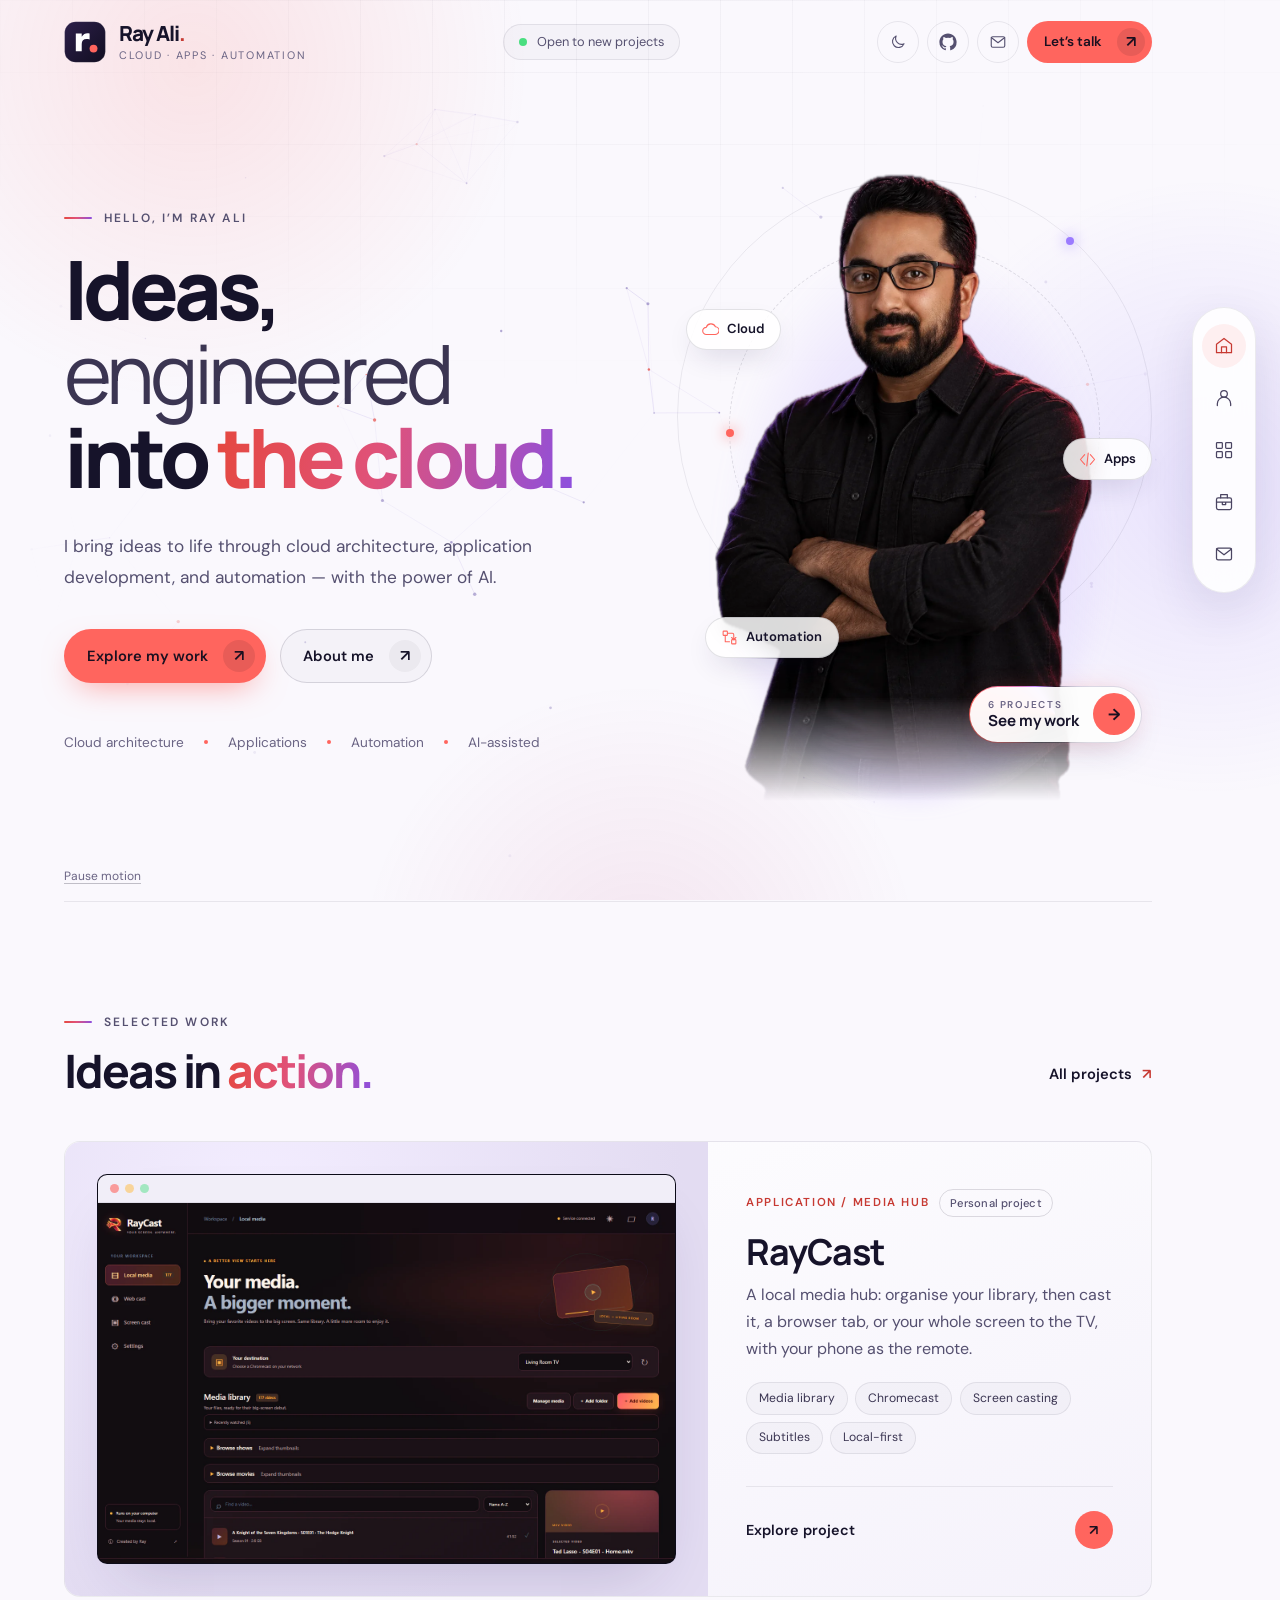
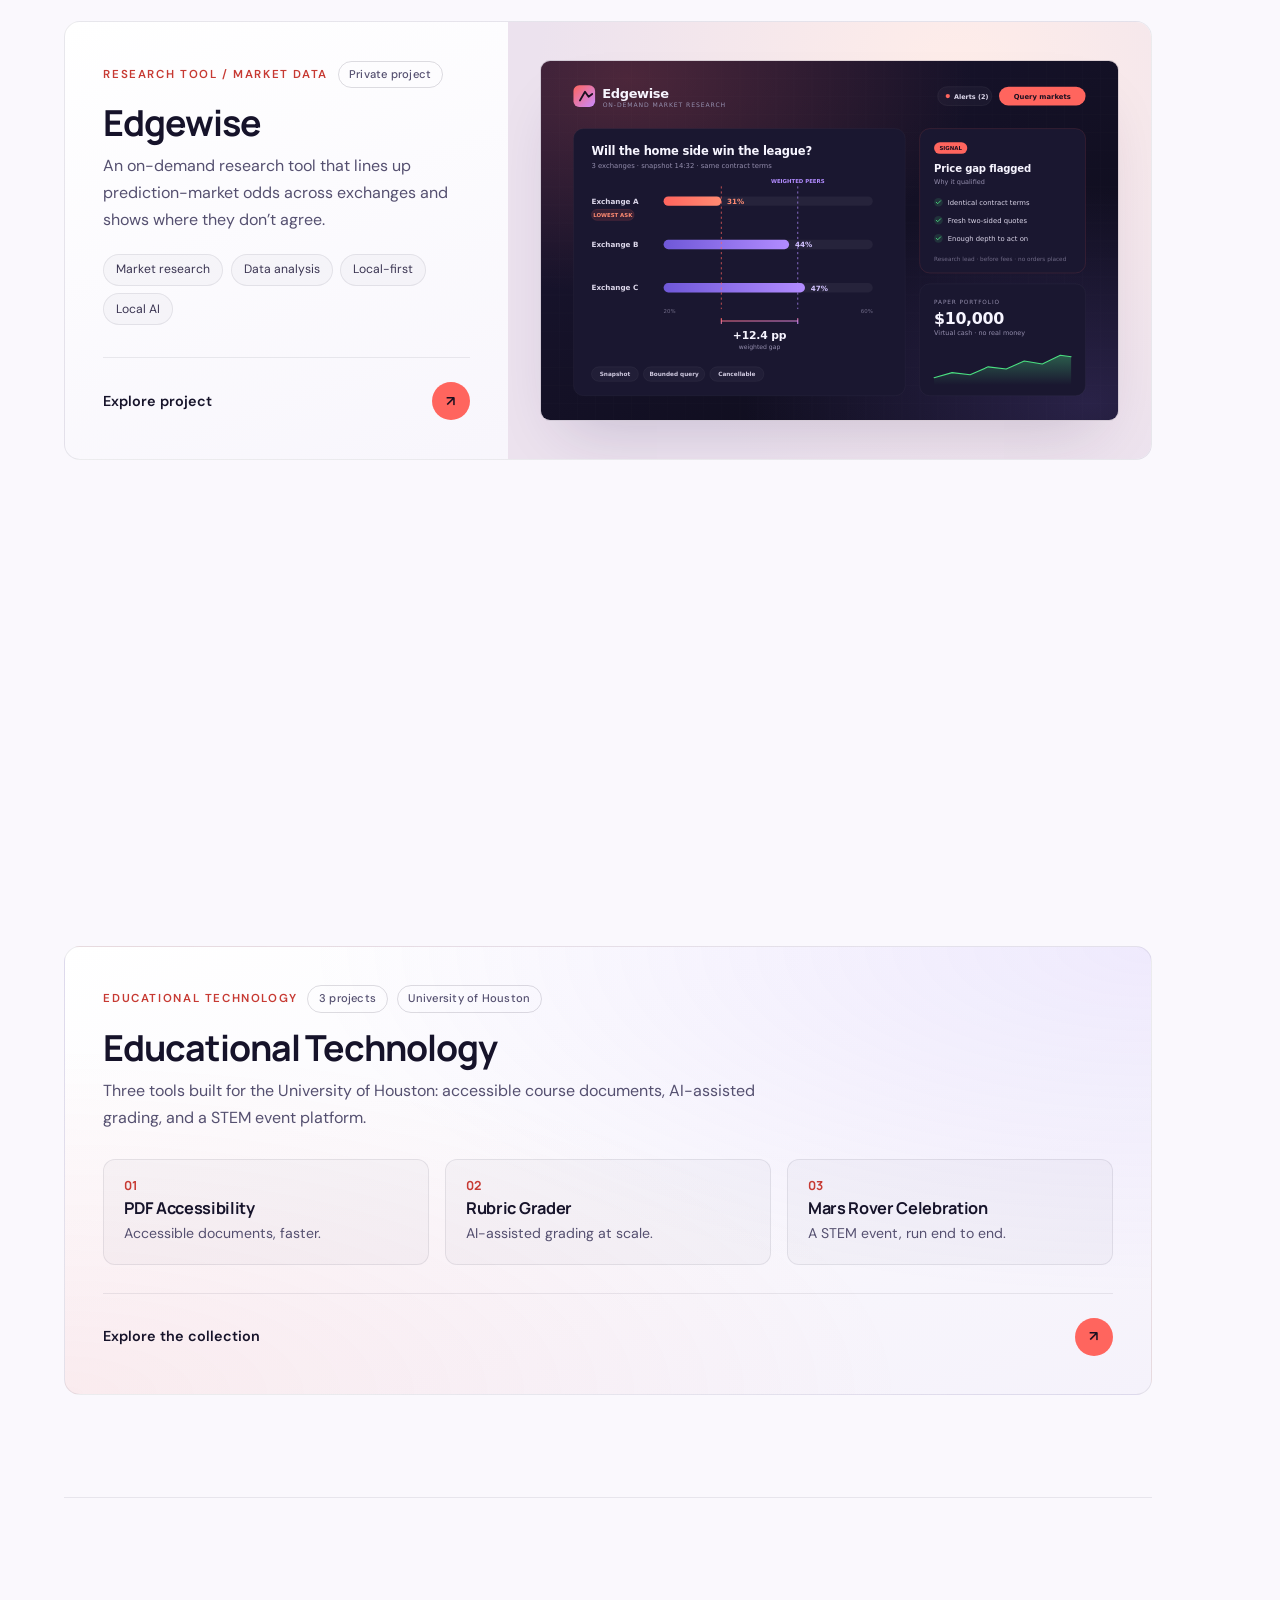
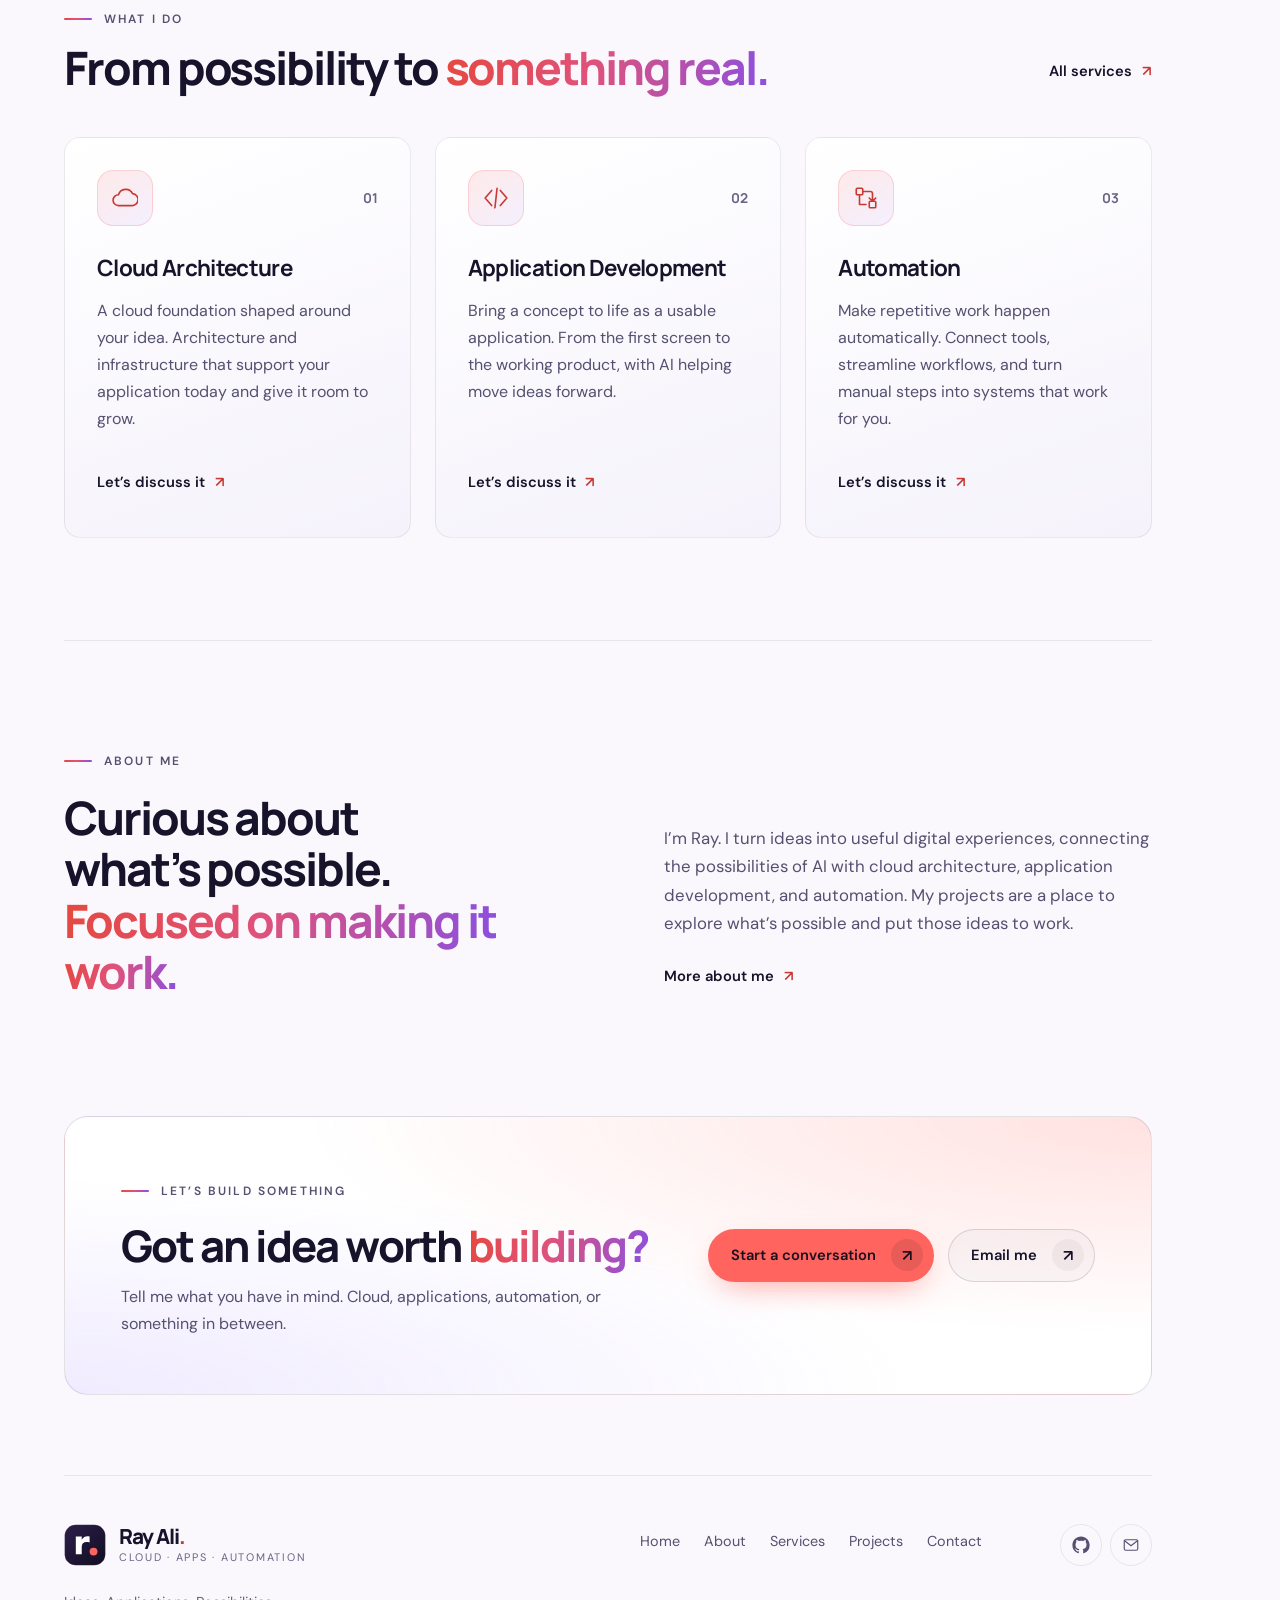
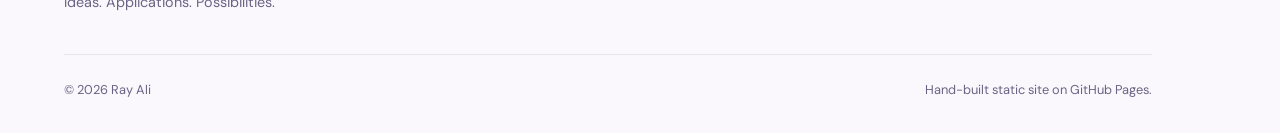
==== commit 6031bd01: "Use hi@rayali.dev as the contact email" ====
--- a/index.html
+++ b/index.html
@@ -31,7 +31,7 @@
     <div class="header-actions">
       <button class="icon-btn theme-toggle" type="button" data-theme-toggle aria-label="Switch to light theme"><svg class="icon-sun" viewBox="0 0 24 24" fill="none" stroke="currentColor" stroke-width="1.5" stroke-linecap="round" stroke-linejoin="round" aria-hidden="true"><circle cx="12" cy="12" r="4"/><path d="M12 2v2M12 20v2M4.9 4.9l1.4 1.4M17.7 17.7l1.4 1.4M2 12h2M20 12h2M4.9 19.1l1.4-1.4M17.7 6.3l1.4-1.4"/></svg><svg class="icon-moon" viewBox="0 0 24 24" fill="none" stroke="currentColor" stroke-width="1.5" stroke-linecap="round" stroke-linejoin="round" aria-hidden="true"><path d="M20 14.5A8 8 0 0 1 9.5 4a8 8 0 1 0 10.5 10.5Z"/></svg></button>
       <a class="icon-btn" href="https://github.com/itsRayAli" target="_blank" rel="noopener noreferrer" aria-label="GitHub profile (opens in a new tab)"><svg viewBox="0 0 24 24" fill="currentColor" aria-hidden="true"><path d="M12 .5C5.65.5.5 5.65.5 12a11.5 11.5 0 0 0 7.86 10.92c.58.1.79-.25.79-.56v-2c-3.2.7-3.88-1.37-3.88-1.37-.52-1.33-1.28-1.69-1.28-1.69-1.04-.71.08-.7.08-.7 1.16.08 1.77 1.19 1.77 1.19 1.03 1.76 2.7 1.25 3.36.96.1-.75.4-1.25.73-1.54-2.55-.29-5.24-1.28-5.24-5.68 0-1.26.45-2.28 1.19-3.09-.12-.29-.52-1.46.11-3.05 0 0 .97-.31 3.17 1.18a11 11 0 0 1 5.77 0c2.2-1.49 3.17-1.18 3.17-1.18.63 1.59.23 2.76.11 3.05.74.81 1.19 1.83 1.19 3.09 0 4.41-2.7 5.38-5.26 5.67.41.36.78 1.06.78 2.14v3.17c0 .31.21.67.8.56A11.5 11.5 0 0 0 23.5 12C23.5 5.65 18.35.5 12 .5Z"/></svg></a>
-      <a class="icon-btn" href="mailto:rehali1992@gmail.com" aria-label="Email Ray Ali"><svg viewBox="0 0 24 24" fill="none" stroke="currentColor" stroke-width="1.5" stroke-linecap="round" stroke-linejoin="round" aria-hidden="true"><rect x="3" y="5" width="18" height="14" rx="2"/><path d="m3 6 9 7 9-7"/></svg></a>
+      <a class="icon-btn" href="mailto:hi@rayali.dev" aria-label="Email Ray Ali"><svg viewBox="0 0 24 24" fill="none" stroke="currentColor" stroke-width="1.5" stroke-linecap="round" stroke-linejoin="round" aria-hidden="true"><rect x="3" y="5" width="18" height="14" rx="2"/><path d="m3 6 9 7 9-7"/></svg></a>
       <a class="button button-sm" href="contact/">Let’s talk <span class="arrow" aria-hidden="true">↗</span></a>
     </div>
   </div>
@@ -63,7 +63,7 @@
   <div><p class="eyebrow">About me</p><h2>Curious about what’s possible.<br><em>Focused on making it work.</em></h2></div>
   <div><p>I’m Ray. I turn ideas into useful digital experiences, connecting the possibilities of AI with cloud architecture, application development, and automation. My projects are a place to explore what’s possible and put those ideas to work.</p><a class="text-link" href="about/">More about me <span class="arrow" aria-hidden="true">↗</span></a></div>
 </section>
-<section class="cta-band reveal"><div><p class="eyebrow">Let’s build something</p><h2>Got an idea worth <em>building?</em></h2><p>Tell me what you have in mind. Cloud, applications, automation, or something in between.</p></div><div class="actions"><a class="button" href="contact/">Start a conversation <span class="arrow" aria-hidden="true">↗</span></a><a class="button secondary" href="mailto:rehali1992@gmail.com">Email me <span class="arrow" aria-hidden="true">↗</span></a></div></section>
+<section class="cta-band reveal"><div><p class="eyebrow">Let’s build something</p><h2>Got an idea worth <em>building?</em></h2><p>Tell me what you have in mind. Cloud, applications, automation, or something in between.</p></div><div class="actions"><a class="button" href="contact/">Start a conversation <span class="arrow" aria-hidden="true">↗</span></a><a class="button secondary" href="mailto:hi@rayali.dev">Email me <span class="arrow" aria-hidden="true">↗</span></a></div></section>
 </main>
 <footer class="site-footer">
   <div class="footer-top">
@@ -71,7 +71,7 @@
     <nav class="footer-nav" aria-label="Footer"><a href="index.html">Home</a><a href="about/">About</a><a href="services/">Services</a><a href="work/">Projects</a><a href="contact/">Contact</a></nav>
     <div class="footer-social">
       <a class="icon-btn" href="https://github.com/itsRayAli" target="_blank" rel="noopener noreferrer" aria-label="GitHub profile (opens in a new tab)"><svg viewBox="0 0 24 24" fill="currentColor" aria-hidden="true"><path d="M12 .5C5.65.5.5 5.65.5 12a11.5 11.5 0 0 0 7.86 10.92c.58.1.79-.25.79-.56v-2c-3.2.7-3.88-1.37-3.88-1.37-.52-1.33-1.28-1.69-1.28-1.69-1.04-.71.08-.7.08-.7 1.16.08 1.77 1.19 1.77 1.19 1.03 1.76 2.7 1.25 3.36.96.1-.75.4-1.25.73-1.54-2.55-.29-5.24-1.28-5.24-5.68 0-1.26.45-2.28 1.19-3.09-.12-.29-.52-1.46.11-3.05 0 0 .97-.31 3.17 1.18a11 11 0 0 1 5.77 0c2.2-1.49 3.17-1.18 3.17-1.18.63 1.59.23 2.76.11 3.05.74.81 1.19 1.83 1.19 3.09 0 4.41-2.7 5.38-5.26 5.67.41.36.78 1.06.78 2.14v3.17c0 .31.21.67.8.56A11.5 11.5 0 0 0 23.5 12C23.5 5.65 18.35.5 12 .5Z"/></svg></a>
-      <a class="icon-btn" href="mailto:rehali1992@gmail.com" aria-label="Email Ray Ali"><svg viewBox="0 0 24 24" fill="none" stroke="currentColor" stroke-width="1.5" stroke-linecap="round" stroke-linejoin="round" aria-hidden="true"><rect x="3" y="5" width="18" height="14" rx="2"/><path d="m3 6 9 7 9-7"/></svg></a>
+      <a class="icon-btn" href="mailto:hi@rayali.dev" aria-label="Email Ray Ali"><svg viewBox="0 0 24 24" fill="none" stroke="currentColor" stroke-width="1.5" stroke-linecap="round" stroke-linejoin="round" aria-hidden="true"><rect x="3" y="5" width="18" height="14" rx="2"/><path d="m3 6 9 7 9-7"/></svg></a>
     </div>
   </div>
   <div class="footer-bottom"><span>© 2026 Ray Ali</span><span>Hand-built static site on GitHub Pages.</span></div>
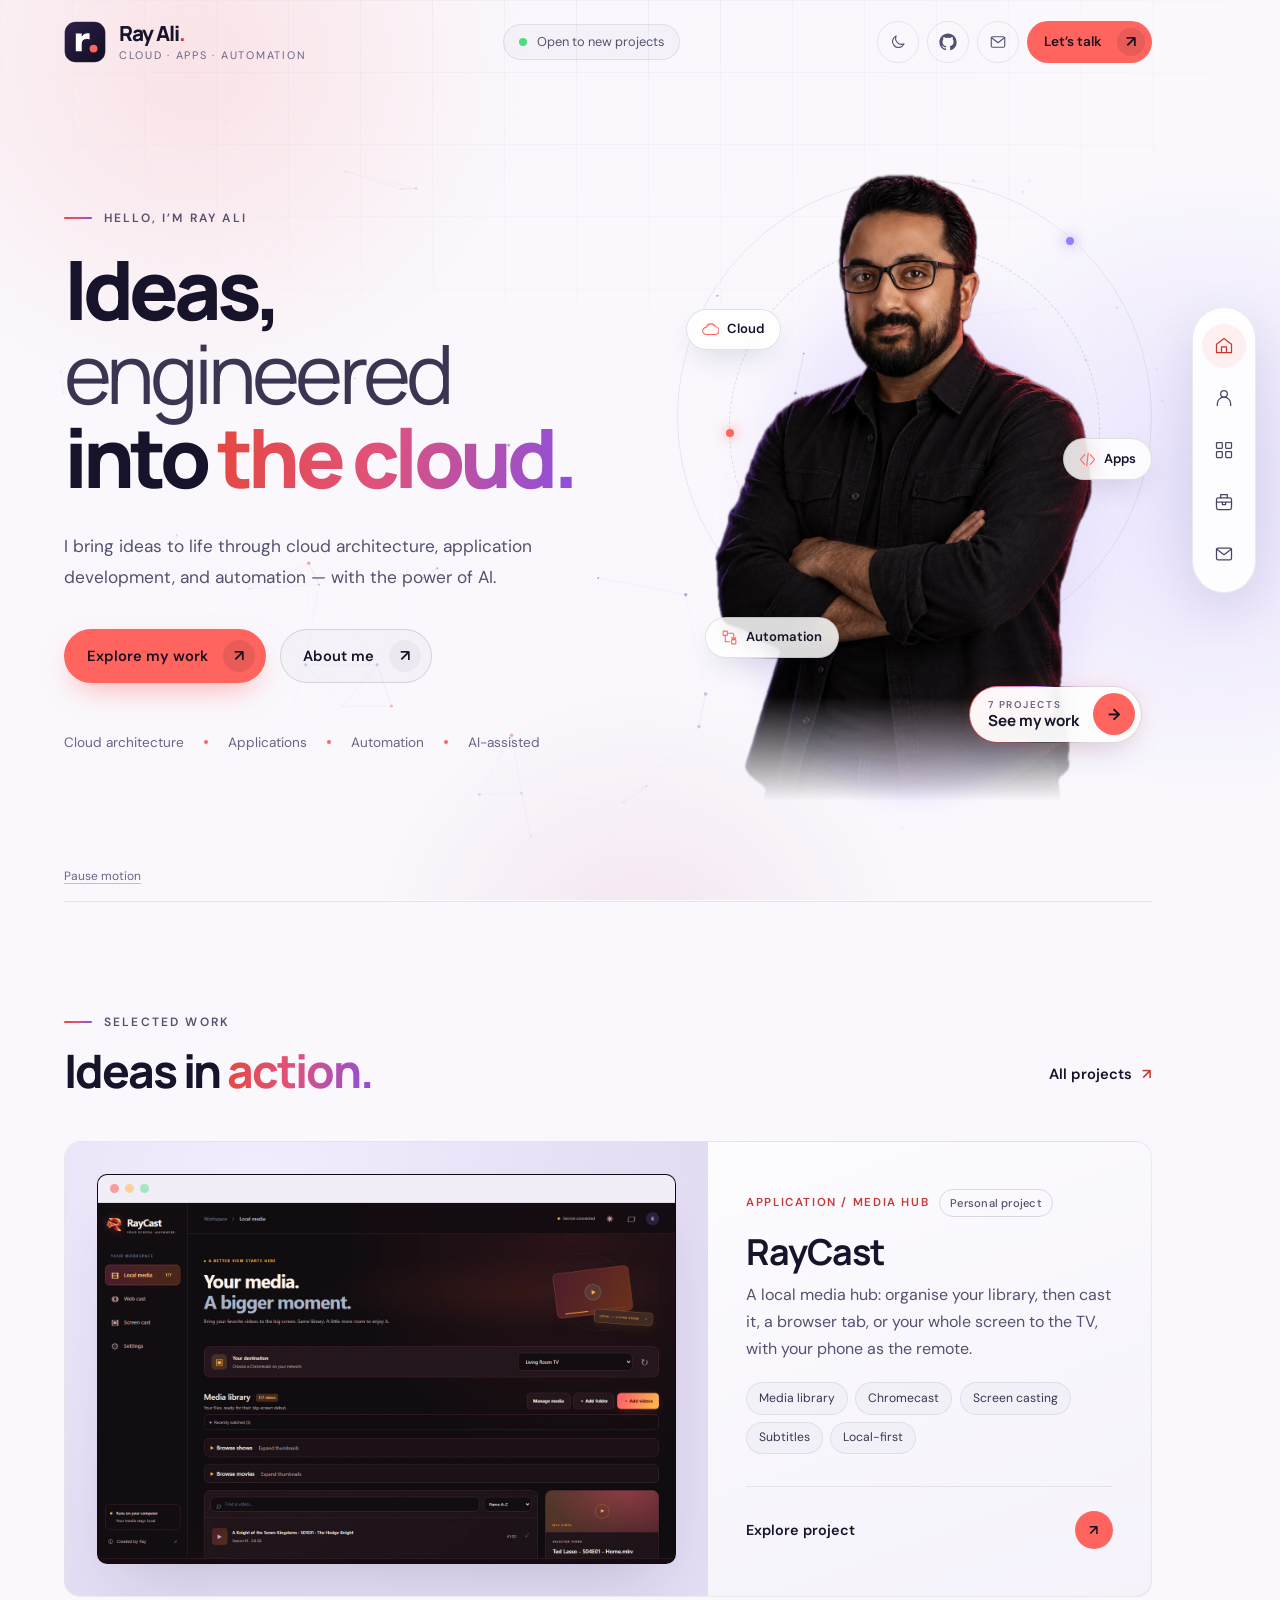
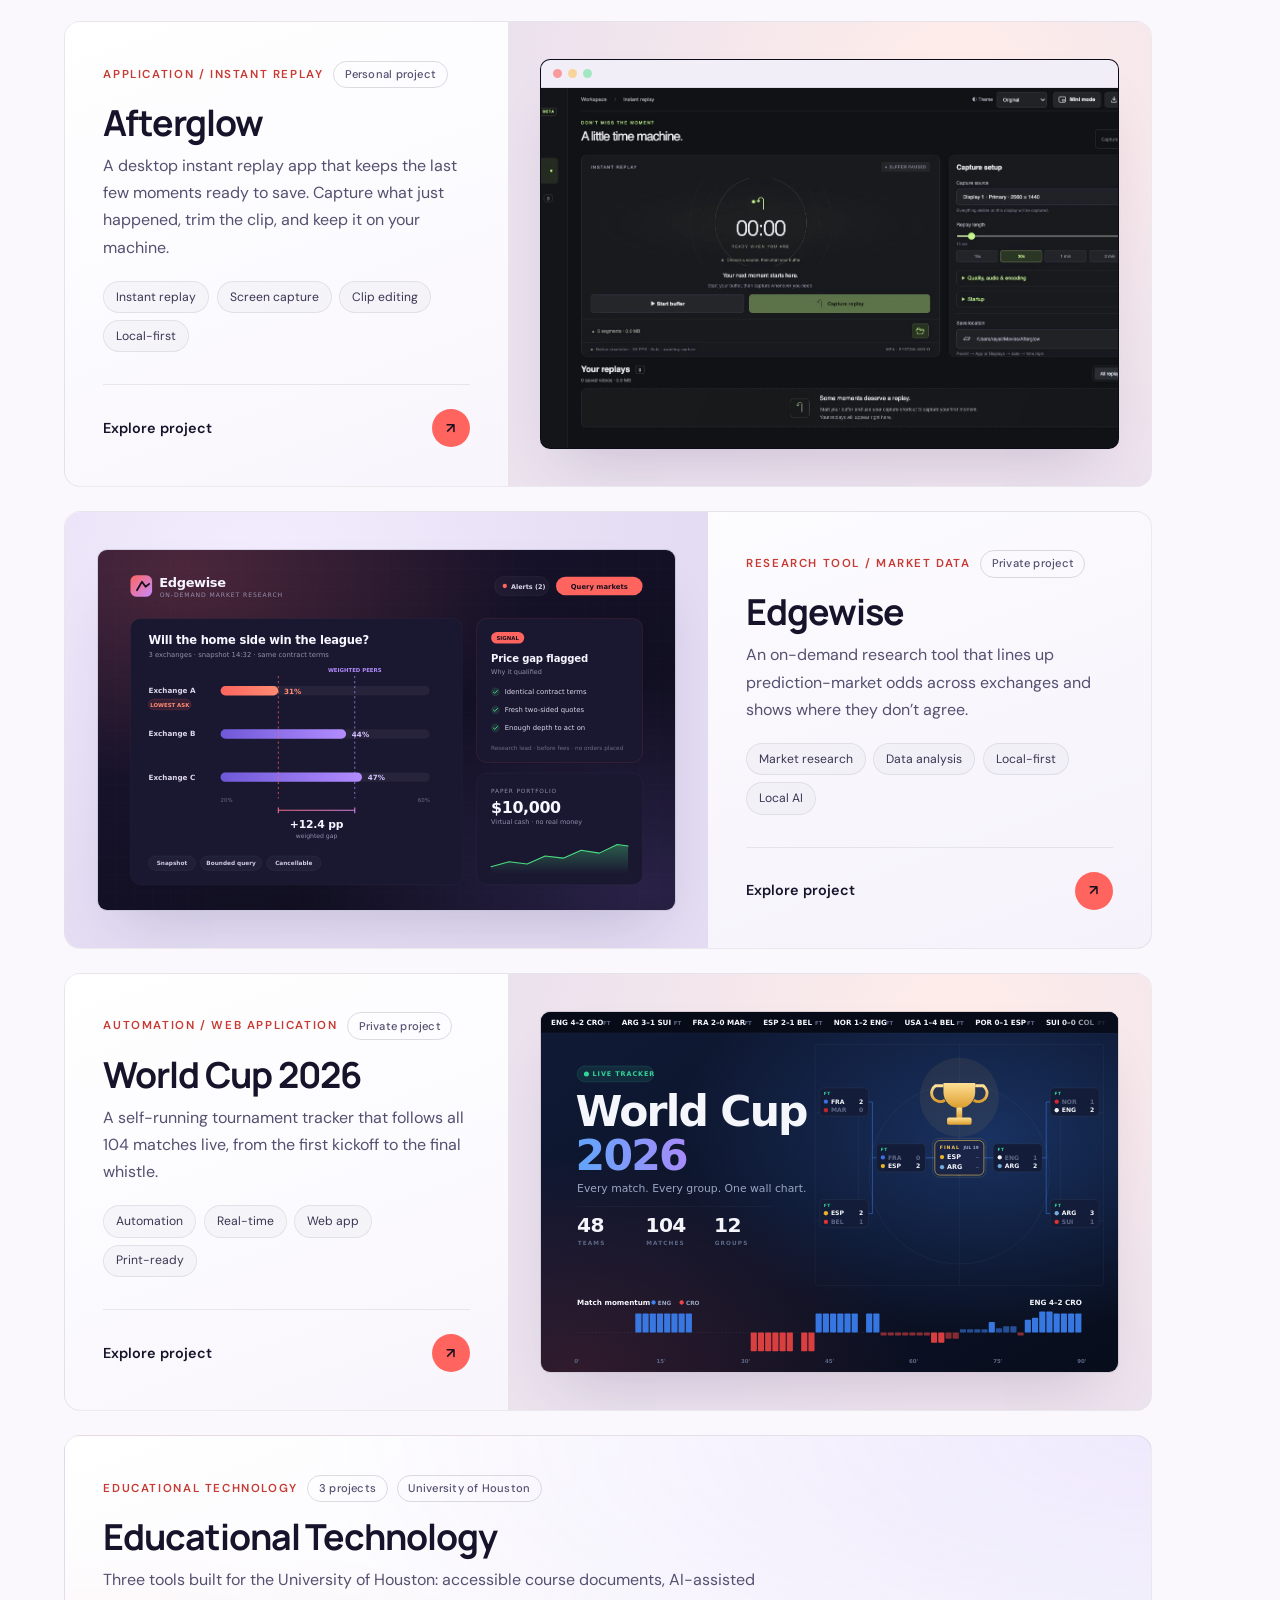
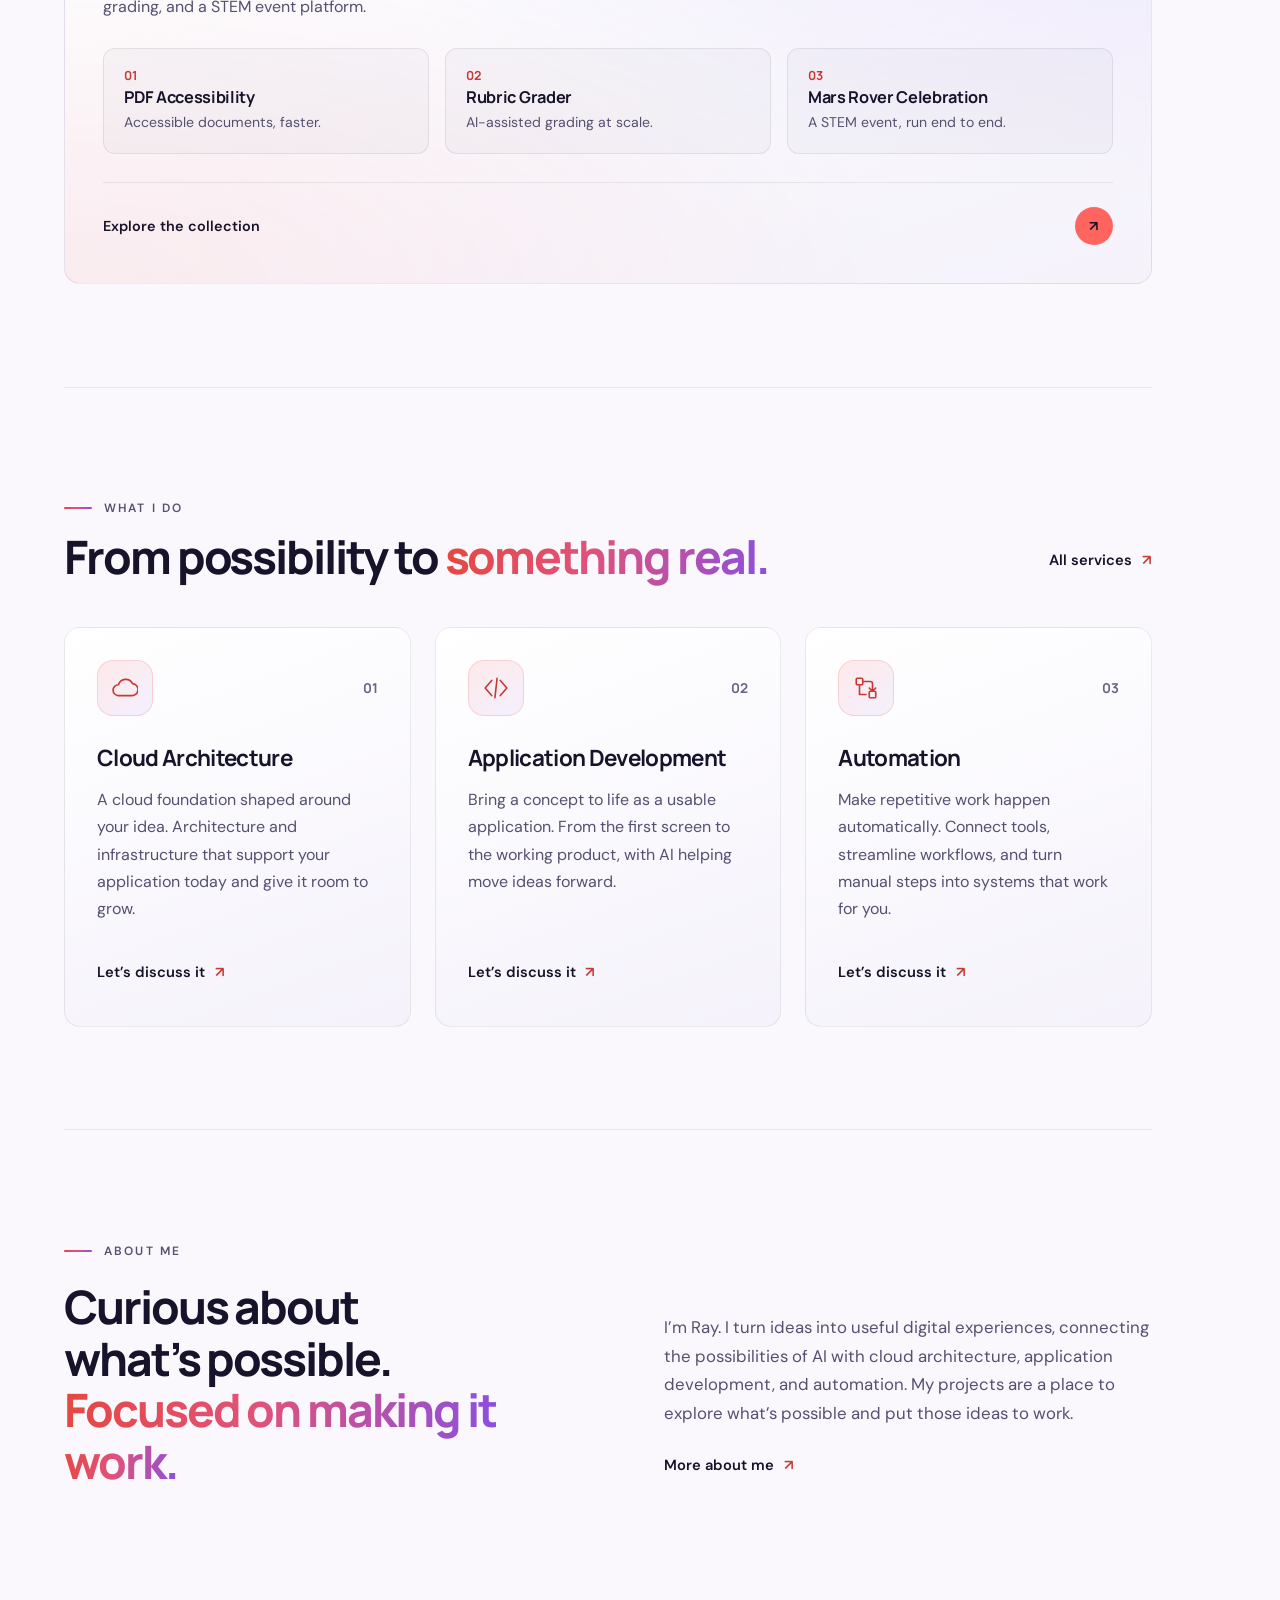
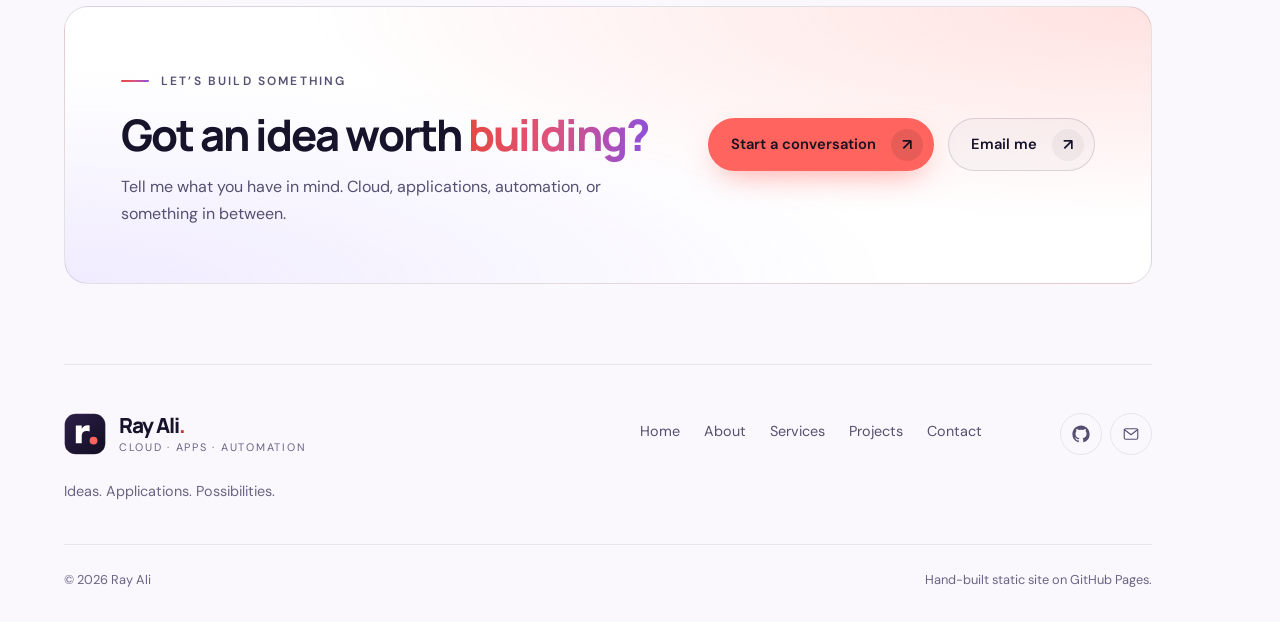
==== commit 1bff829b: "Add Afterglow project with screenshots, theme collage, and tech stack" ====
--- a/index.html
+++ b/index.html
@@ -48,12 +48,12 @@
     <div class="actions"><a class="button" href="work/">Explore my work <span class="arrow" aria-hidden="true">↗</span></a><a class="button secondary" href="about/">About me <span class="arrow" aria-hidden="true">↗</span></a></div>
     <ul class="focus-list" aria-label="Focus areas"><li>Cloud architecture</li><li>Applications</li><li>Automation</li><li>AI-assisted</li></ul>
   </div>
-  <div class="portrait portrait-hero"><div class="rings" aria-hidden="true"><span></span><span></span></div><img class="portrait-dark" src="assets/ray-portrait-noir.jpg" alt="AI-generated portrait of Ray Ali standing with his arms crossed" width="1024" height="1536" loading="lazy" fetchpriority="high"><img class="portrait-light" src="assets/ray-portrait-light.webp" alt="AI-generated portrait of Ray Ali standing with his arms crossed" width="1024" height="1536" loading="lazy" fetchpriority="high"><span class="chip chip-0" aria-hidden="true"><svg viewBox="0 0 24 24" fill="none" stroke="currentColor" stroke-width="1.5" stroke-linecap="round" stroke-linejoin="round" aria-hidden="true"><path d="M6 19a5 5 0 1 1 0-10 7 7 0 0 1 13-1 5.5 5.5 0 0 1-1 11Z"/></svg>Cloud</span><span class="chip chip-1" aria-hidden="true"><svg viewBox="0 0 24 24" fill="none" stroke="currentColor" stroke-width="1.5" stroke-linecap="round" stroke-linejoin="round" aria-hidden="true"><path d="m8 5-6 7 6 7m8-14 6 7-6 7m-3-16-2 18"/></svg>Apps</span><span class="chip chip-2" aria-hidden="true"><svg viewBox="0 0 24 24" fill="none" stroke="currentColor" stroke-width="1.5" stroke-linecap="round" stroke-linejoin="round" aria-hidden="true"><rect x="3" y="3" width="6" height="6" rx="1"/><rect x="15" y="15" width="6" height="6" rx="1"/><path d="M9 6h7a2 2 0 0 1 2 2v7M15 12l3 3 3-3M6 9v9h6"/></svg>Automation</span><a class="work-cta" href="work/"><span class="work-cta-label"><small>6 projects</small>See my work</span><span class="work-cta-arrow" aria-hidden="true"><i>→</i><i>→</i></span></a></div>
+  <div class="portrait portrait-hero"><div class="rings" aria-hidden="true"><span></span><span></span></div><img class="portrait-dark" src="assets/ray-portrait-noir.jpg" alt="AI-generated portrait of Ray Ali standing with his arms crossed" width="1024" height="1536" loading="lazy" fetchpriority="high"><img class="portrait-light" src="assets/ray-portrait-light.webp" alt="AI-generated portrait of Ray Ali standing with his arms crossed" width="1024" height="1536" loading="lazy" fetchpriority="high"><span class="chip chip-0" aria-hidden="true"><svg viewBox="0 0 24 24" fill="none" stroke="currentColor" stroke-width="1.5" stroke-linecap="round" stroke-linejoin="round" aria-hidden="true"><path d="M6 19a5 5 0 1 1 0-10 7 7 0 0 1 13-1 5.5 5.5 0 0 1-1 11Z"/></svg>Cloud</span><span class="chip chip-1" aria-hidden="true"><svg viewBox="0 0 24 24" fill="none" stroke="currentColor" stroke-width="1.5" stroke-linecap="round" stroke-linejoin="round" aria-hidden="true"><path d="m8 5-6 7 6 7m8-14 6 7-6 7m-3-16-2 18"/></svg>Apps</span><span class="chip chip-2" aria-hidden="true"><svg viewBox="0 0 24 24" fill="none" stroke="currentColor" stroke-width="1.5" stroke-linecap="round" stroke-linejoin="round" aria-hidden="true"><rect x="3" y="3" width="6" height="6" rx="1"/><rect x="15" y="15" width="6" height="6" rx="1"/><path d="M9 6h7a2 2 0 0 1 2 2v7M15 12l3 3 3-3M6 9v9h6"/></svg>Automation</span><a class="work-cta" href="work/"><span class="work-cta-label"><small>7 projects</small>See my work</span><span class="work-cta-arrow" aria-hidden="true"><i>→</i><i>→</i></span></a></div>
   <button class="motion-toggle" type="button" data-motion-toggle aria-pressed="false">Pause motion</button>
 </section>
 <section class="section">
   <div class="section-heading reveal"><div><p class="eyebrow">Selected work</p><h2>Ideas in <em>action.</em></h2></div><a class="text-link" href="work/">All projects <span class="arrow" aria-hidden="true">↗</span></a></div>
-  <div class="project-grid"><a class="project-card reveal featured" href="projects/raycast/"><div class="card-cover"><div class="window"><div class="window-bar" aria-hidden="true"><i></i><i></i><i></i></div><picture><source srcset="assets/raycast/RAYCAST.webp" type="image/webp"><img src="assets/raycast/RAYCAST.png" alt="RayCast local media library with Chromecast destination, video list, and player controls" loading="lazy"></picture></div></div><div class="card-copy"><p class="card-meta"><span>Application / Media hub</span><span class="pill">Personal project</span></p><h3>RayCast</h3><p class="card-summary">A local media hub: organise your library, then cast it, a browser tab, or your whole screen to the TV, with your phone as the remote.</p><ul class="tags" aria-label="Tags"><li>Media library</li><li>Chromecast</li><li>Screen casting</li><li>Subtitles</li><li>Local-first</li></ul><span class="card-action">Explore project <span class="arrow" aria-hidden="true">↗</span></span></div></a><a class="project-card reveal featured reverse" href="projects/edgewise/"><div class="card-cover"><img class="art" src="assets/edgewise/edgewise-illustration.svg" alt="Illustration of Edgewise comparing one prediction&#x27;s odds across three exchanges, with the price gap highlighted, a signal card, and a paper portfolio" loading="lazy"></div><div class="card-copy"><p class="card-meta"><span>Research tool / Market data</span><span class="pill">Private project</span></p><h3>Edgewise</h3><p class="card-summary">An on-demand research tool that lines up prediction-market odds across exchanges and shows where they don’t agree.</p><ul class="tags" aria-label="Tags"><li>Market research</li><li>Data analysis</li><li>Local-first</li><li>Local AI</li></ul><span class="card-action">Explore project <span class="arrow" aria-hidden="true">↗</span></span></div></a><a class="project-card reveal featured" href="projects/world-cup-2026/"><div class="card-cover"><img class="art" src="assets/worldcup/cover.svg" alt="World Cup 2026 cover: title with 48 teams, 104 matches and 12 groups, a knockout bracket leading to the final, and a match momentum chart" loading="lazy"></div><div class="card-copy"><p class="card-meta"><span>Automation / Web application</span><span class="pill">Private project</span></p><h3>World Cup 2026</h3><p class="card-summary">A self-running tournament tracker that follows all 104 matches live, from the first kickoff to the final whistle.</p><ul class="tags" aria-label="Tags"><li>Automation</li><li>Real-time</li><li>Web app</li><li>Print-ready</li></ul><span class="card-action">Explore project <span class="arrow" aria-hidden="true">↗</span></span></div></a><a class="project-card collection-card reveal" href="projects/edtech/"><div class="card-copy"><p class="card-meta"><span>Educational technology</span><span class="pill">3 projects</span><span class="pill">University of Houston</span></p><h3>Educational Technology</h3><p class="card-summary">Three tools built for the University of Houston: accessible course documents, AI-assisted grading, and a STEM event platform.</p><ul class="collection-members"><li><span class="member-num">01</span><strong>PDF Accessibility</strong><span>Accessible documents, faster.</span></li><li><span class="member-num">02</span><strong>Rubric Grader</strong><span>AI-assisted grading at scale.</span></li><li><span class="member-num">03</span><strong>Mars Rover Celebration</strong><span>A STEM event, run end to end.</span></li></ul><span class="card-action">Explore the collection <span class="arrow" aria-hidden="true">↗</span></span></div></a></div>
+  <div class="project-grid"><a class="project-card reveal featured" href="projects/raycast/"><div class="card-cover"><div class="window"><div class="window-bar" aria-hidden="true"><i></i><i></i><i></i></div><picture><source srcset="assets/raycast/RAYCAST.webp" type="image/webp"><img src="assets/raycast/RAYCAST.png" alt="RayCast local media library with Chromecast destination, video list, and player controls" loading="lazy"></picture></div></div><div class="card-copy"><p class="card-meta"><span>Application / Media hub</span><span class="pill">Personal project</span></p><h3>RayCast</h3><p class="card-summary">A local media hub: organise your library, then cast it, a browser tab, or your whole screen to the TV, with your phone as the remote.</p><ul class="tags" aria-label="Tags"><li>Media library</li><li>Chromecast</li><li>Screen casting</li><li>Subtitles</li><li>Local-first</li></ul><span class="card-action">Explore project <span class="arrow" aria-hidden="true">↗</span></span></div></a><a class="project-card reveal featured reverse" href="projects/afterglow/"><div class="card-cover"><div class="window"><div class="window-bar" aria-hidden="true"><i></i><i></i><i></i></div><picture><source srcset="assets/afterglow/original.webp" type="image/webp"><img src="assets/afterglow/original.png" alt="Afterglow Original theme showing the paused replay buffer, capture setup, replay length controls, and local replay library" loading="lazy"></picture></div></div><div class="card-copy"><p class="card-meta"><span>Application / Instant replay</span><span class="pill">Personal project</span></p><h3>Afterglow</h3><p class="card-summary">A desktop instant replay app that keeps the last few moments ready to save. Capture what just happened, trim the clip, and keep it on your machine.</p><ul class="tags" aria-label="Tags"><li>Instant replay</li><li>Screen capture</li><li>Clip editing</li><li>Local-first</li></ul><span class="card-action">Explore project <span class="arrow" aria-hidden="true">↗</span></span></div></a><a class="project-card reveal featured" href="projects/edgewise/"><div class="card-cover"><img class="art" src="assets/edgewise/edgewise-illustration.svg" alt="Illustration of Edgewise comparing one prediction&#x27;s odds across three exchanges, with the price gap highlighted, a signal card, and a paper portfolio" loading="lazy"></div><div class="card-copy"><p class="card-meta"><span>Research tool / Market data</span><span class="pill">Private project</span></p><h3>Edgewise</h3><p class="card-summary">An on-demand research tool that lines up prediction-market odds across exchanges and shows where they don’t agree.</p><ul class="tags" aria-label="Tags"><li>Market research</li><li>Data analysis</li><li>Local-first</li><li>Local AI</li></ul><span class="card-action">Explore project <span class="arrow" aria-hidden="true">↗</span></span></div></a><a class="project-card reveal featured reverse" href="projects/world-cup-2026/"><div class="card-cover"><img class="art" src="assets/worldcup/cover.svg" alt="World Cup 2026 cover: title with 48 teams, 104 matches and 12 groups, a knockout bracket leading to the final, and a match momentum chart" loading="lazy"></div><div class="card-copy"><p class="card-meta"><span>Automation / Web application</span><span class="pill">Private project</span></p><h3>World Cup 2026</h3><p class="card-summary">A self-running tournament tracker that follows all 104 matches live, from the first kickoff to the final whistle.</p><ul class="tags" aria-label="Tags"><li>Automation</li><li>Real-time</li><li>Web app</li><li>Print-ready</li></ul><span class="card-action">Explore project <span class="arrow" aria-hidden="true">↗</span></span></div></a><a class="project-card collection-card reveal" href="projects/edtech/"><div class="card-copy"><p class="card-meta"><span>Educational technology</span><span class="pill">3 projects</span><span class="pill">University of Houston</span></p><h3>Educational Technology</h3><p class="card-summary">Three tools built for the University of Houston: accessible course documents, AI-assisted grading, and a STEM event platform.</p><ul class="collection-members"><li><span class="member-num">01</span><strong>PDF Accessibility</strong><span>Accessible documents, faster.</span></li><li><span class="member-num">02</span><strong>Rubric Grader</strong><span>AI-assisted grading at scale.</span></li><li><span class="member-num">03</span><strong>Mars Rover Celebration</strong><span>A STEM event, run end to end.</span></li></ul><span class="card-action">Explore the collection <span class="arrow" aria-hidden="true">↗</span></span></div></a></div>
 </section>
 <section class="section">
   <div class="section-heading reveal"><div><p class="eyebrow">What I do</p><h2>From possibility to <em>something real.</em></h2></div><a class="text-link" href="services/">All services <span class="arrow" aria-hidden="true">↗</span></a></div>
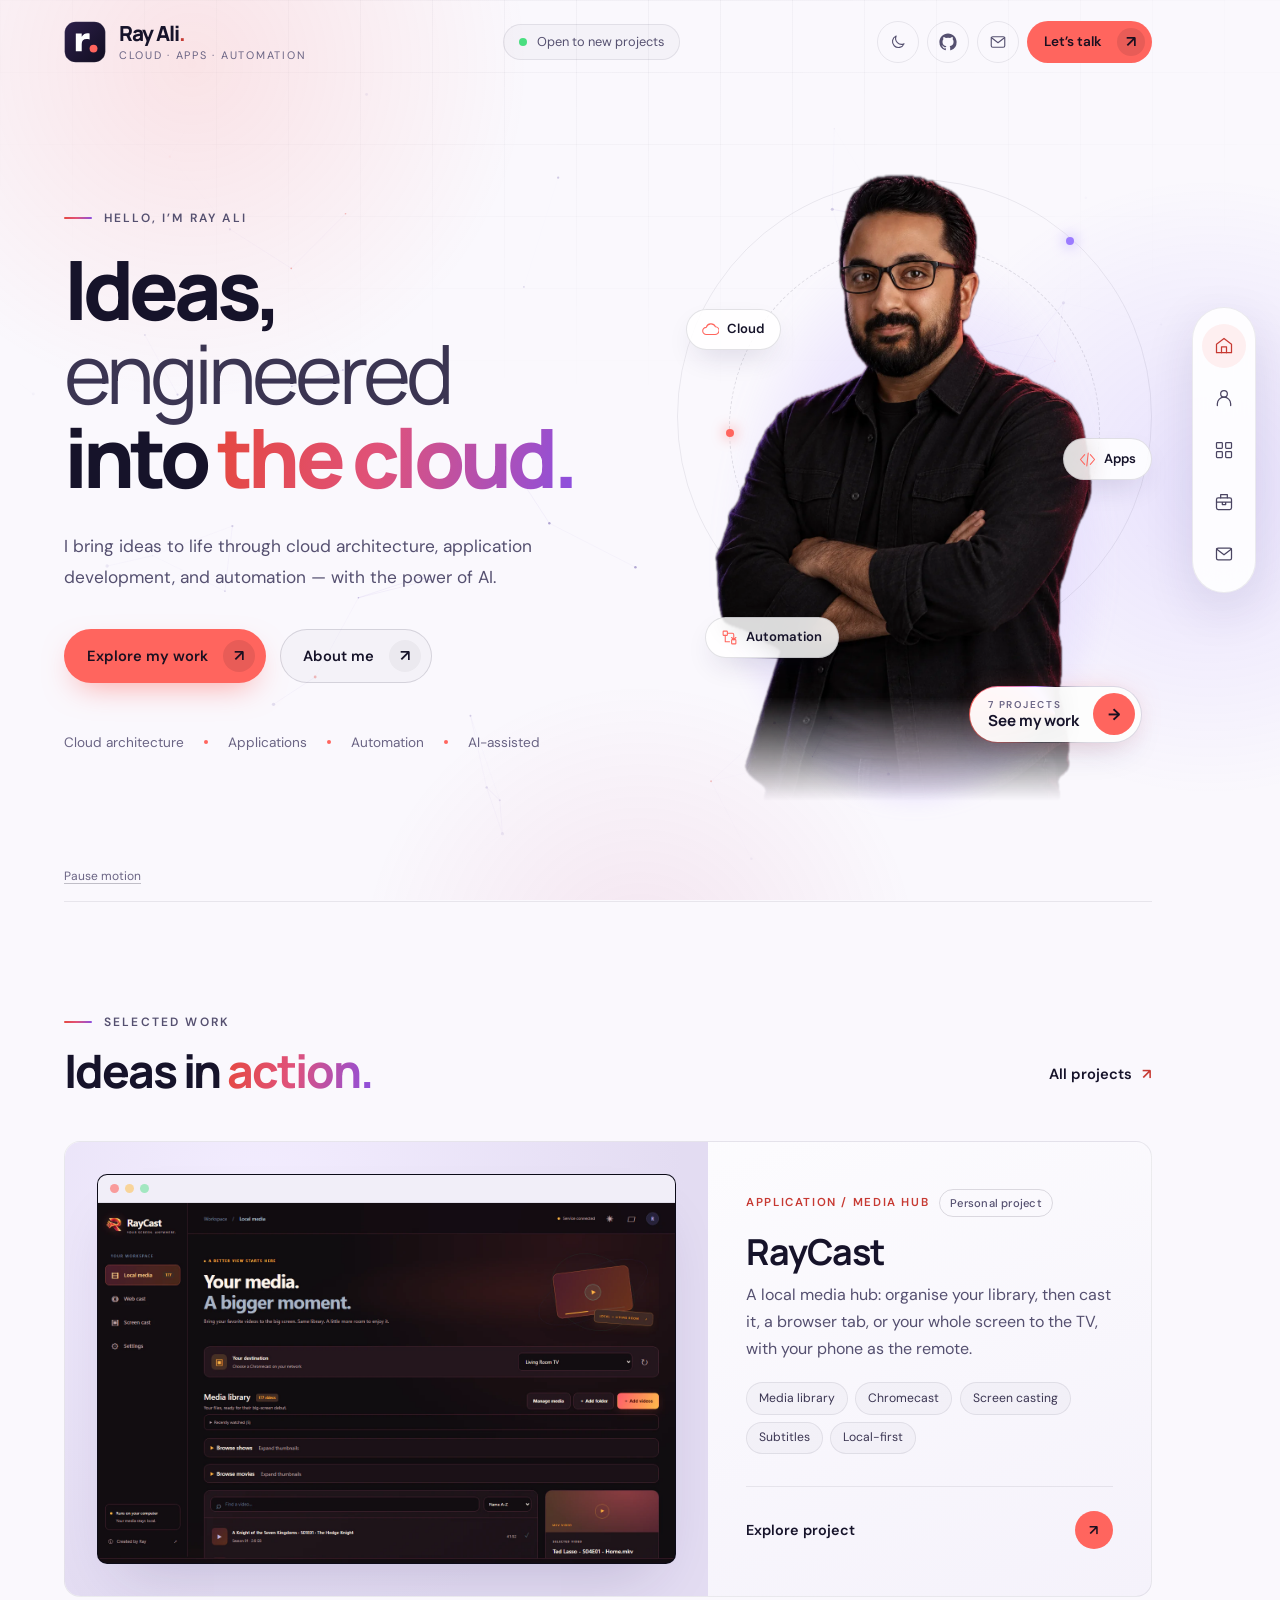
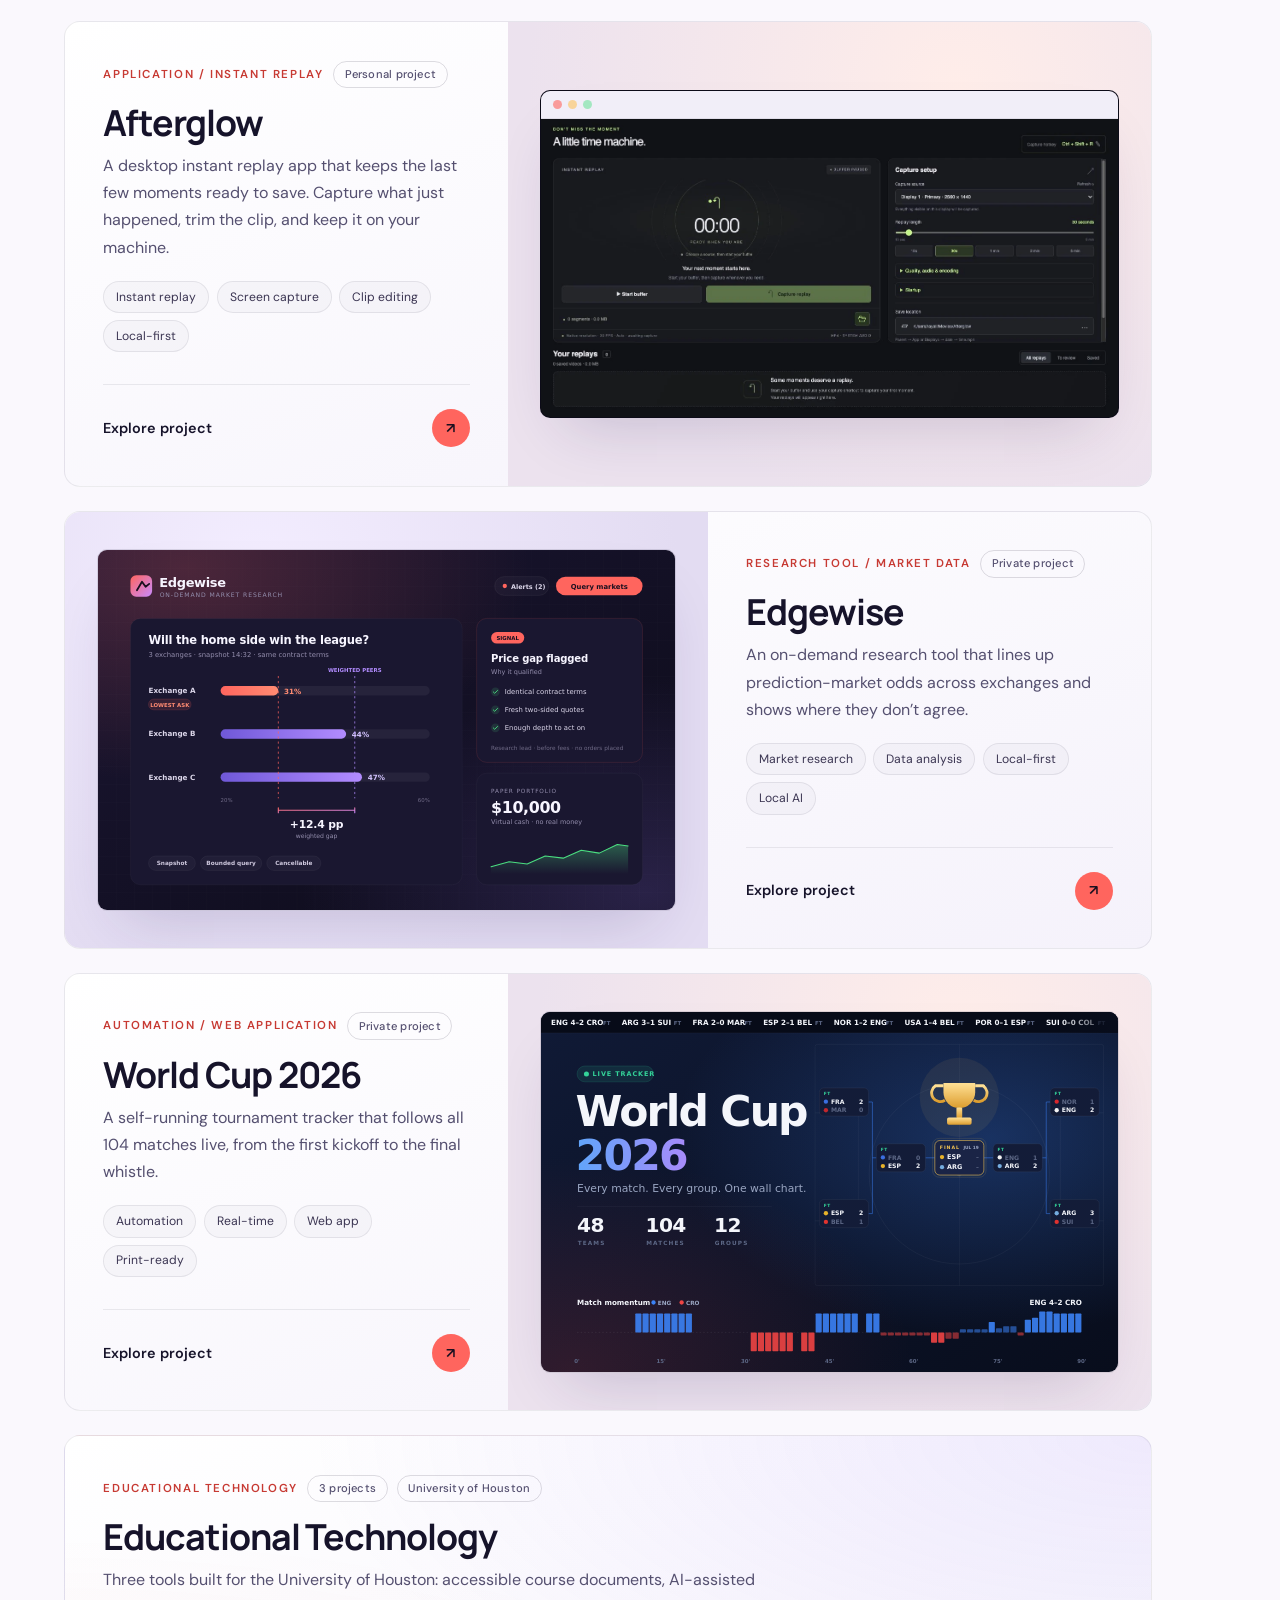
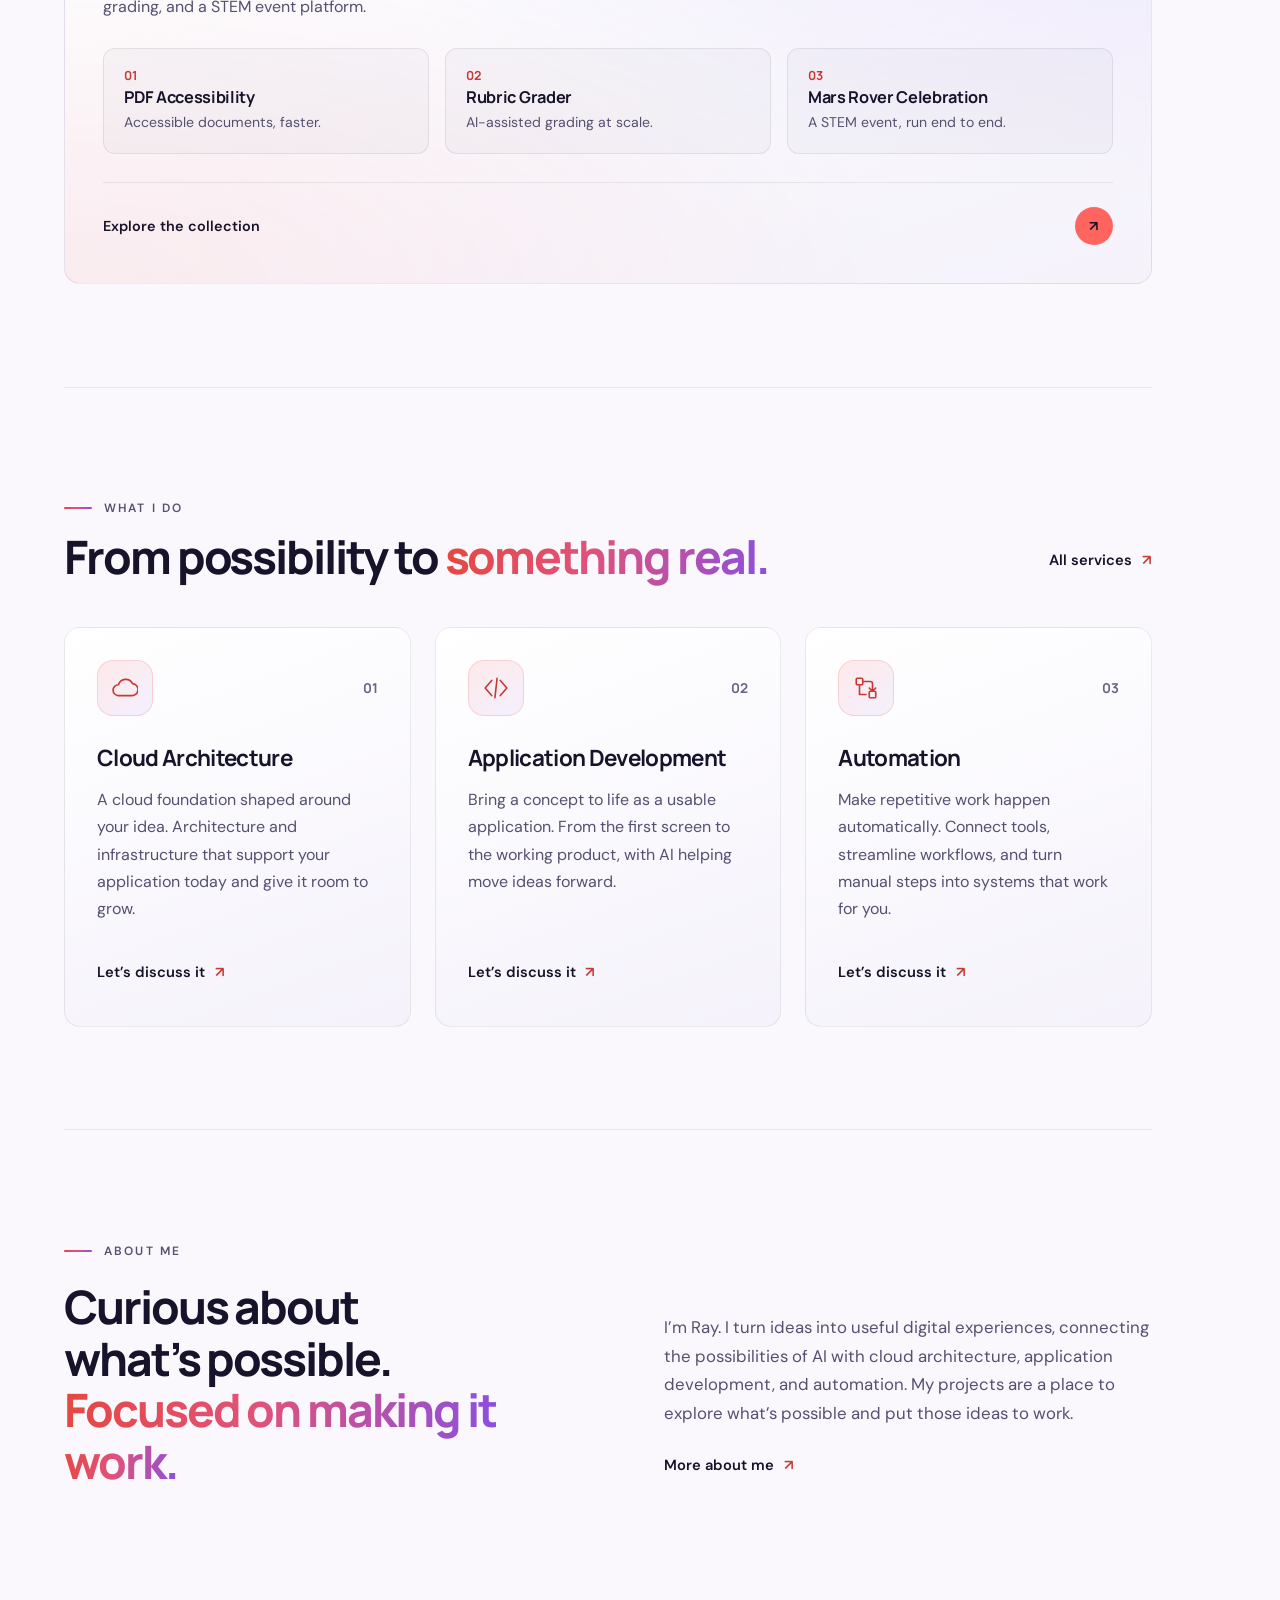
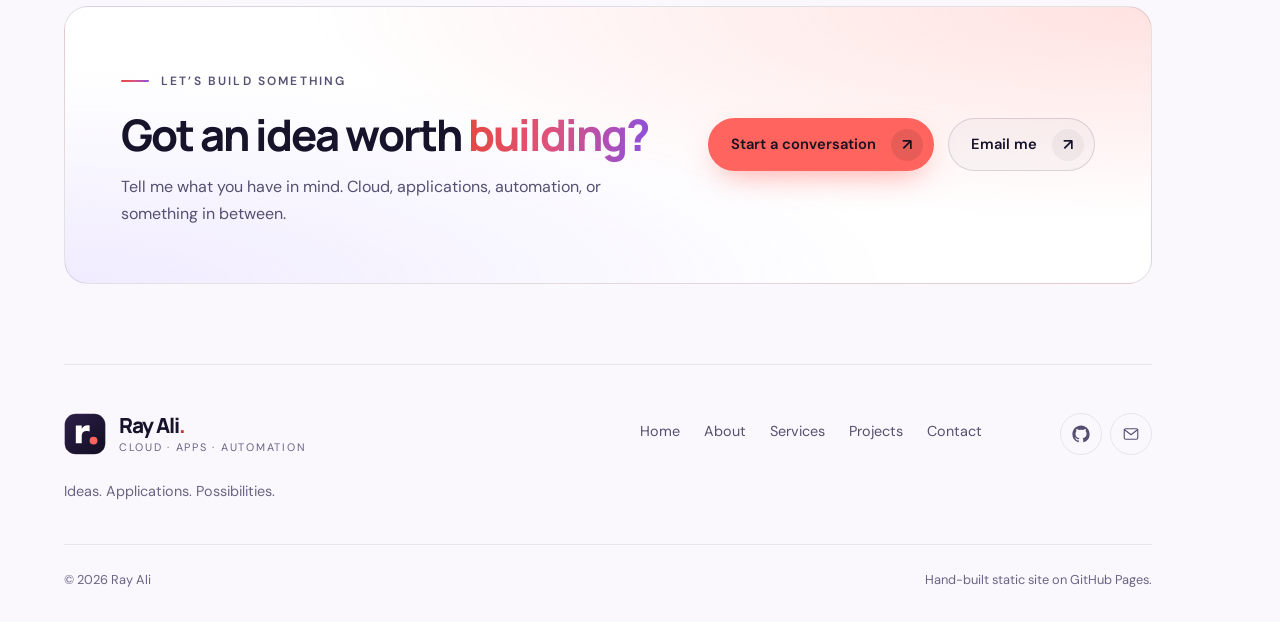
==== commit fd271d5e: "Fix Afterglow hero framing and preserve card image proportions" ====
--- a/index.html
+++ b/index.html
@@ -53,7 +53,7 @@
 </section>
 <section class="section">
   <div class="section-heading reveal"><div><p class="eyebrow">Selected work</p><h2>Ideas in <em>action.</em></h2></div><a class="text-link" href="work/">All projects <span class="arrow" aria-hidden="true">↗</span></a></div>
-  <div class="project-grid"><a class="project-card reveal featured" href="projects/raycast/"><div class="card-cover"><div class="window"><div class="window-bar" aria-hidden="true"><i></i><i></i><i></i></div><picture><source srcset="assets/raycast/RAYCAST.webp" type="image/webp"><img src="assets/raycast/RAYCAST.png" alt="RayCast local media library with Chromecast destination, video list, and player controls" loading="lazy"></picture></div></div><div class="card-copy"><p class="card-meta"><span>Application / Media hub</span><span class="pill">Personal project</span></p><h3>RayCast</h3><p class="card-summary">A local media hub: organise your library, then cast it, a browser tab, or your whole screen to the TV, with your phone as the remote.</p><ul class="tags" aria-label="Tags"><li>Media library</li><li>Chromecast</li><li>Screen casting</li><li>Subtitles</li><li>Local-first</li></ul><span class="card-action">Explore project <span class="arrow" aria-hidden="true">↗</span></span></div></a><a class="project-card reveal featured reverse" href="projects/afterglow/"><div class="card-cover"><div class="window"><div class="window-bar" aria-hidden="true"><i></i><i></i><i></i></div><picture><source srcset="assets/afterglow/original.webp" type="image/webp"><img src="assets/afterglow/original.png" alt="Afterglow Original theme showing the paused replay buffer, capture setup, replay length controls, and local replay library" loading="lazy"></picture></div></div><div class="card-copy"><p class="card-meta"><span>Application / Instant replay</span><span class="pill">Personal project</span></p><h3>Afterglow</h3><p class="card-summary">A desktop instant replay app that keeps the last few moments ready to save. Capture what just happened, trim the clip, and keep it on your machine.</p><ul class="tags" aria-label="Tags"><li>Instant replay</li><li>Screen capture</li><li>Clip editing</li><li>Local-first</li></ul><span class="card-action">Explore project <span class="arrow" aria-hidden="true">↗</span></span></div></a><a class="project-card reveal featured" href="projects/edgewise/"><div class="card-cover"><img class="art" src="assets/edgewise/edgewise-illustration.svg" alt="Illustration of Edgewise comparing one prediction&#x27;s odds across three exchanges, with the price gap highlighted, a signal card, and a paper portfolio" loading="lazy"></div><div class="card-copy"><p class="card-meta"><span>Research tool / Market data</span><span class="pill">Private project</span></p><h3>Edgewise</h3><p class="card-summary">An on-demand research tool that lines up prediction-market odds across exchanges and shows where they don’t agree.</p><ul class="tags" aria-label="Tags"><li>Market research</li><li>Data analysis</li><li>Local-first</li><li>Local AI</li></ul><span class="card-action">Explore project <span class="arrow" aria-hidden="true">↗</span></span></div></a><a class="project-card reveal featured reverse" href="projects/world-cup-2026/"><div class="card-cover"><img class="art" src="assets/worldcup/cover.svg" alt="World Cup 2026 cover: title with 48 teams, 104 matches and 12 groups, a knockout bracket leading to the final, and a match momentum chart" loading="lazy"></div><div class="card-copy"><p class="card-meta"><span>Automation / Web application</span><span class="pill">Private project</span></p><h3>World Cup 2026</h3><p class="card-summary">A self-running tournament tracker that follows all 104 matches live, from the first kickoff to the final whistle.</p><ul class="tags" aria-label="Tags"><li>Automation</li><li>Real-time</li><li>Web app</li><li>Print-ready</li></ul><span class="card-action">Explore project <span class="arrow" aria-hidden="true">↗</span></span></div></a><a class="project-card collection-card reveal" href="projects/edtech/"><div class="card-copy"><p class="card-meta"><span>Educational technology</span><span class="pill">3 projects</span><span class="pill">University of Houston</span></p><h3>Educational Technology</h3><p class="card-summary">Three tools built for the University of Houston: accessible course documents, AI-assisted grading, and a STEM event platform.</p><ul class="collection-members"><li><span class="member-num">01</span><strong>PDF Accessibility</strong><span>Accessible documents, faster.</span></li><li><span class="member-num">02</span><strong>Rubric Grader</strong><span>AI-assisted grading at scale.</span></li><li><span class="member-num">03</span><strong>Mars Rover Celebration</strong><span>A STEM event, run end to end.</span></li></ul><span class="card-action">Explore the collection <span class="arrow" aria-hidden="true">↗</span></span></div></a></div>
+  <div class="project-grid"><a class="project-card reveal featured" href="projects/raycast/"><div class="card-cover"><div class="window"><div class="window-bar" aria-hidden="true"><i></i><i></i><i></i></div><picture><source srcset="assets/raycast/RAYCAST.webp" type="image/webp"><img src="assets/raycast/RAYCAST.png" alt="RayCast local media library with Chromecast destination, video list, and player controls" loading="lazy"></picture></div></div><div class="card-copy"><p class="card-meta"><span>Application / Media hub</span><span class="pill">Personal project</span></p><h3>RayCast</h3><p class="card-summary">A local media hub: organise your library, then cast it, a browser tab, or your whole screen to the TV, with your phone as the remote.</p><ul class="tags" aria-label="Tags"><li>Media library</li><li>Chromecast</li><li>Screen casting</li><li>Subtitles</li><li>Local-first</li></ul><span class="card-action">Explore project <span class="arrow" aria-hidden="true">↗</span></span></div></a><a class="project-card reveal featured reverse" href="projects/afterglow/"><div class="card-cover"><div class="window"><div class="window-bar" aria-hidden="true"><i></i><i></i><i></i></div><picture><source srcset="assets/afterglow/workspace.webp" type="image/webp"><img src="assets/afterglow/workspace.png" alt="Afterglow Original theme showing the paused replay buffer, capture setup, replay length controls, and local replay library" loading="lazy"></picture></div></div><div class="card-copy"><p class="card-meta"><span>Application / Instant replay</span><span class="pill">Personal project</span></p><h3>Afterglow</h3><p class="card-summary">A desktop instant replay app that keeps the last few moments ready to save. Capture what just happened, trim the clip, and keep it on your machine.</p><ul class="tags" aria-label="Tags"><li>Instant replay</li><li>Screen capture</li><li>Clip editing</li><li>Local-first</li></ul><span class="card-action">Explore project <span class="arrow" aria-hidden="true">↗</span></span></div></a><a class="project-card reveal featured" href="projects/edgewise/"><div class="card-cover"><img class="art" src="assets/edgewise/edgewise-illustration.svg" alt="Illustration of Edgewise comparing one prediction&#x27;s odds across three exchanges, with the price gap highlighted, a signal card, and a paper portfolio" loading="lazy"></div><div class="card-copy"><p class="card-meta"><span>Research tool / Market data</span><span class="pill">Private project</span></p><h3>Edgewise</h3><p class="card-summary">An on-demand research tool that lines up prediction-market odds across exchanges and shows where they don’t agree.</p><ul class="tags" aria-label="Tags"><li>Market research</li><li>Data analysis</li><li>Local-first</li><li>Local AI</li></ul><span class="card-action">Explore project <span class="arrow" aria-hidden="true">↗</span></span></div></a><a class="project-card reveal featured reverse" href="projects/world-cup-2026/"><div class="card-cover"><img class="art" src="assets/worldcup/cover.svg" alt="World Cup 2026 cover: title with 48 teams, 104 matches and 12 groups, a knockout bracket leading to the final, and a match momentum chart" loading="lazy"></div><div class="card-copy"><p class="card-meta"><span>Automation / Web application</span><span class="pill">Private project</span></p><h3>World Cup 2026</h3><p class="card-summary">A self-running tournament tracker that follows all 104 matches live, from the first kickoff to the final whistle.</p><ul class="tags" aria-label="Tags"><li>Automation</li><li>Real-time</li><li>Web app</li><li>Print-ready</li></ul><span class="card-action">Explore project <span class="arrow" aria-hidden="true">↗</span></span></div></a><a class="project-card collection-card reveal" href="projects/edtech/"><div class="card-copy"><p class="card-meta"><span>Educational technology</span><span class="pill">3 projects</span><span class="pill">University of Houston</span></p><h3>Educational Technology</h3><p class="card-summary">Three tools built for the University of Houston: accessible course documents, AI-assisted grading, and a STEM event platform.</p><ul class="collection-members"><li><span class="member-num">01</span><strong>PDF Accessibility</strong><span>Accessible documents, faster.</span></li><li><span class="member-num">02</span><strong>Rubric Grader</strong><span>AI-assisted grading at scale.</span></li><li><span class="member-num">03</span><strong>Mars Rover Celebration</strong><span>A STEM event, run end to end.</span></li></ul><span class="card-action">Explore the collection <span class="arrow" aria-hidden="true">↗</span></span></div></a></div>
 </section>
 <section class="section">
   <div class="section-heading reveal"><div><p class="eyebrow">What I do</p><h2>From possibility to <em>something real.</em></h2></div><a class="text-link" href="services/">All services <span class="arrow" aria-hidden="true">↗</span></a></div>
--- a/assets/style.css
+++ b/assets/style.css
@@ -320,6 +320,8 @@
 .featured .card-copy { justify-content: center; padding: clamp(1.75rem, 3vw, 2.75rem); }
 .featured h3 { font-size: clamp(1.8rem, 2.8vw, 2.6rem); }
 .featured .window img { aspect-ratio: 16 / 10; object-fit: cover; object-position: 50% 0; }
+/* Keep the wide Afterglow workspace intact on project cards. */
+.featured[href$="projects/afterglow/"] .window img { aspect-ratio: auto; }
 .featured.reverse { grid-template-columns: 1fr 1.45fr; }
 .featured .card-cover > .art, .gallery-hero .art { display: block; width: 100%; height: auto; border: 1px solid var(--ring); border-radius: 10px; box-shadow: 0 30px 60px -25px var(--shadow); }
 .featured .card-cover > .art { aspect-ratio: 16 / 10; object-fit: cover; transition: transform .6s var(--ease); }
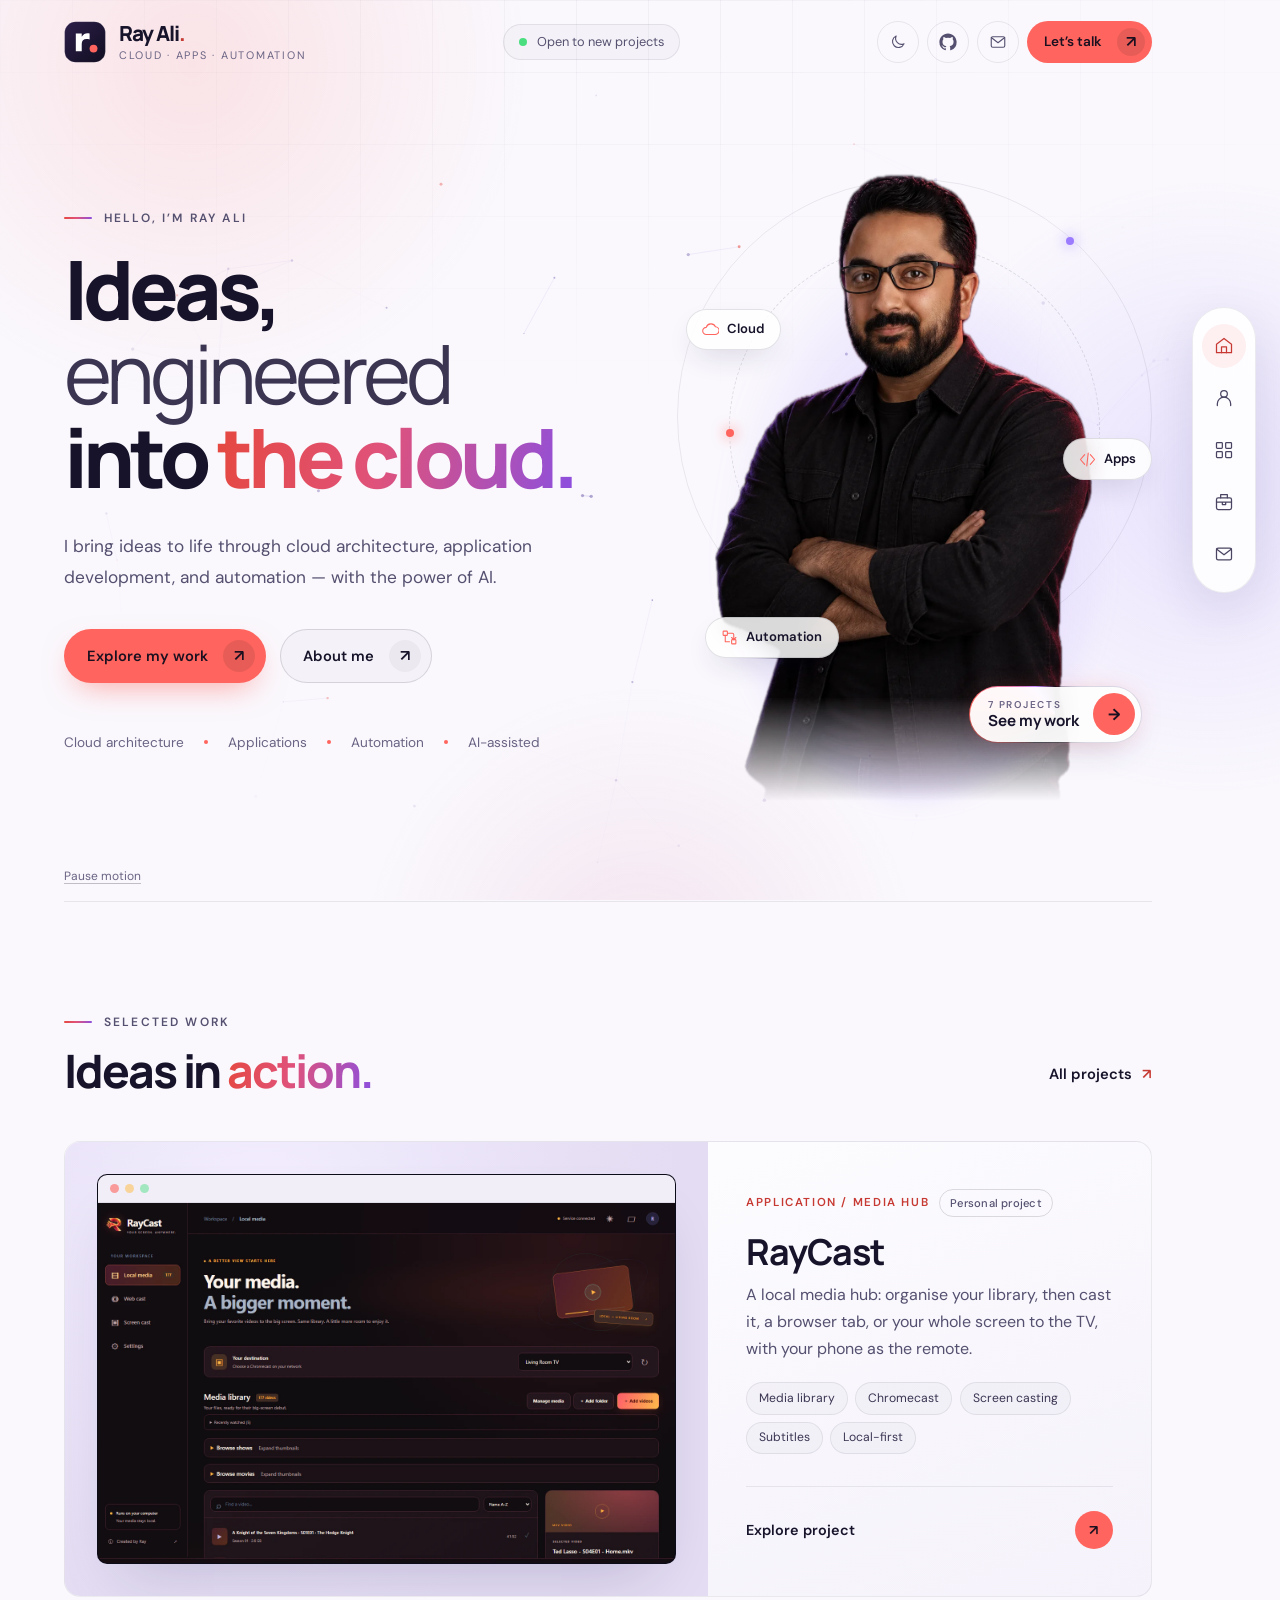
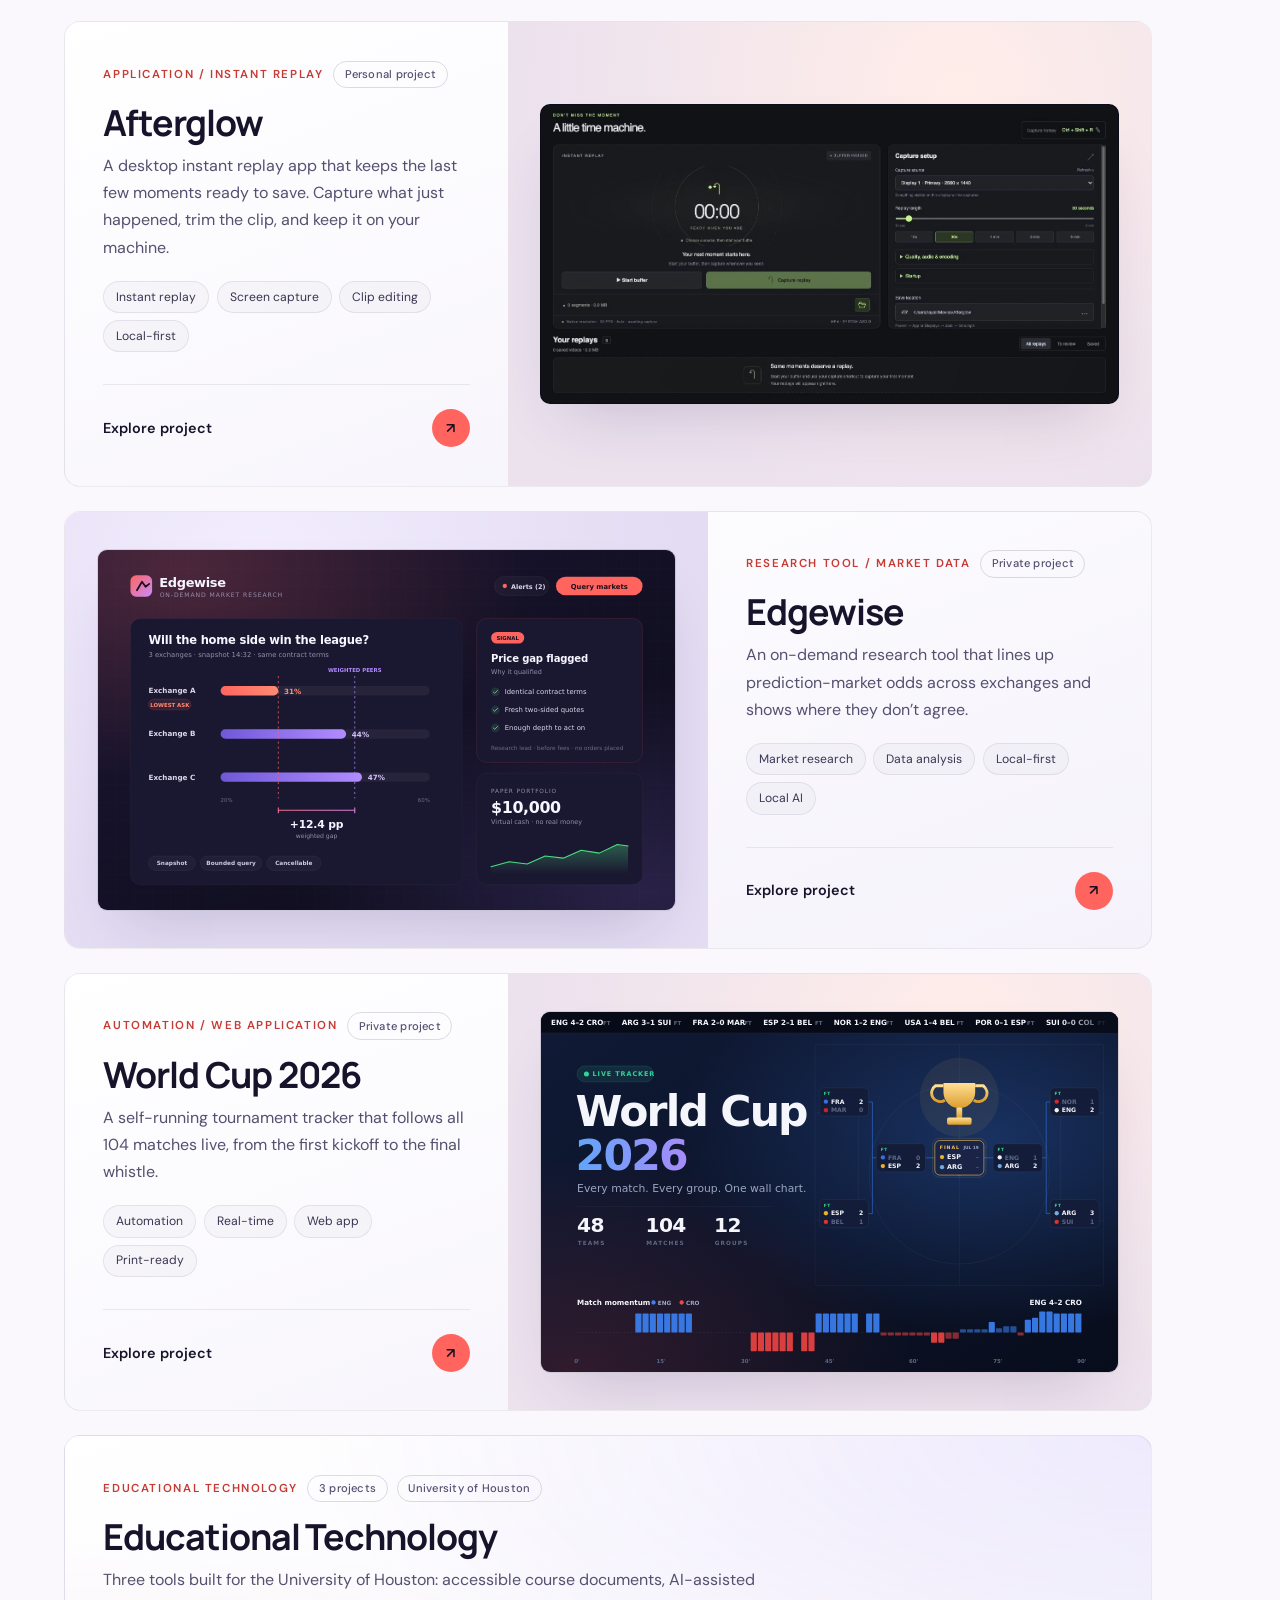
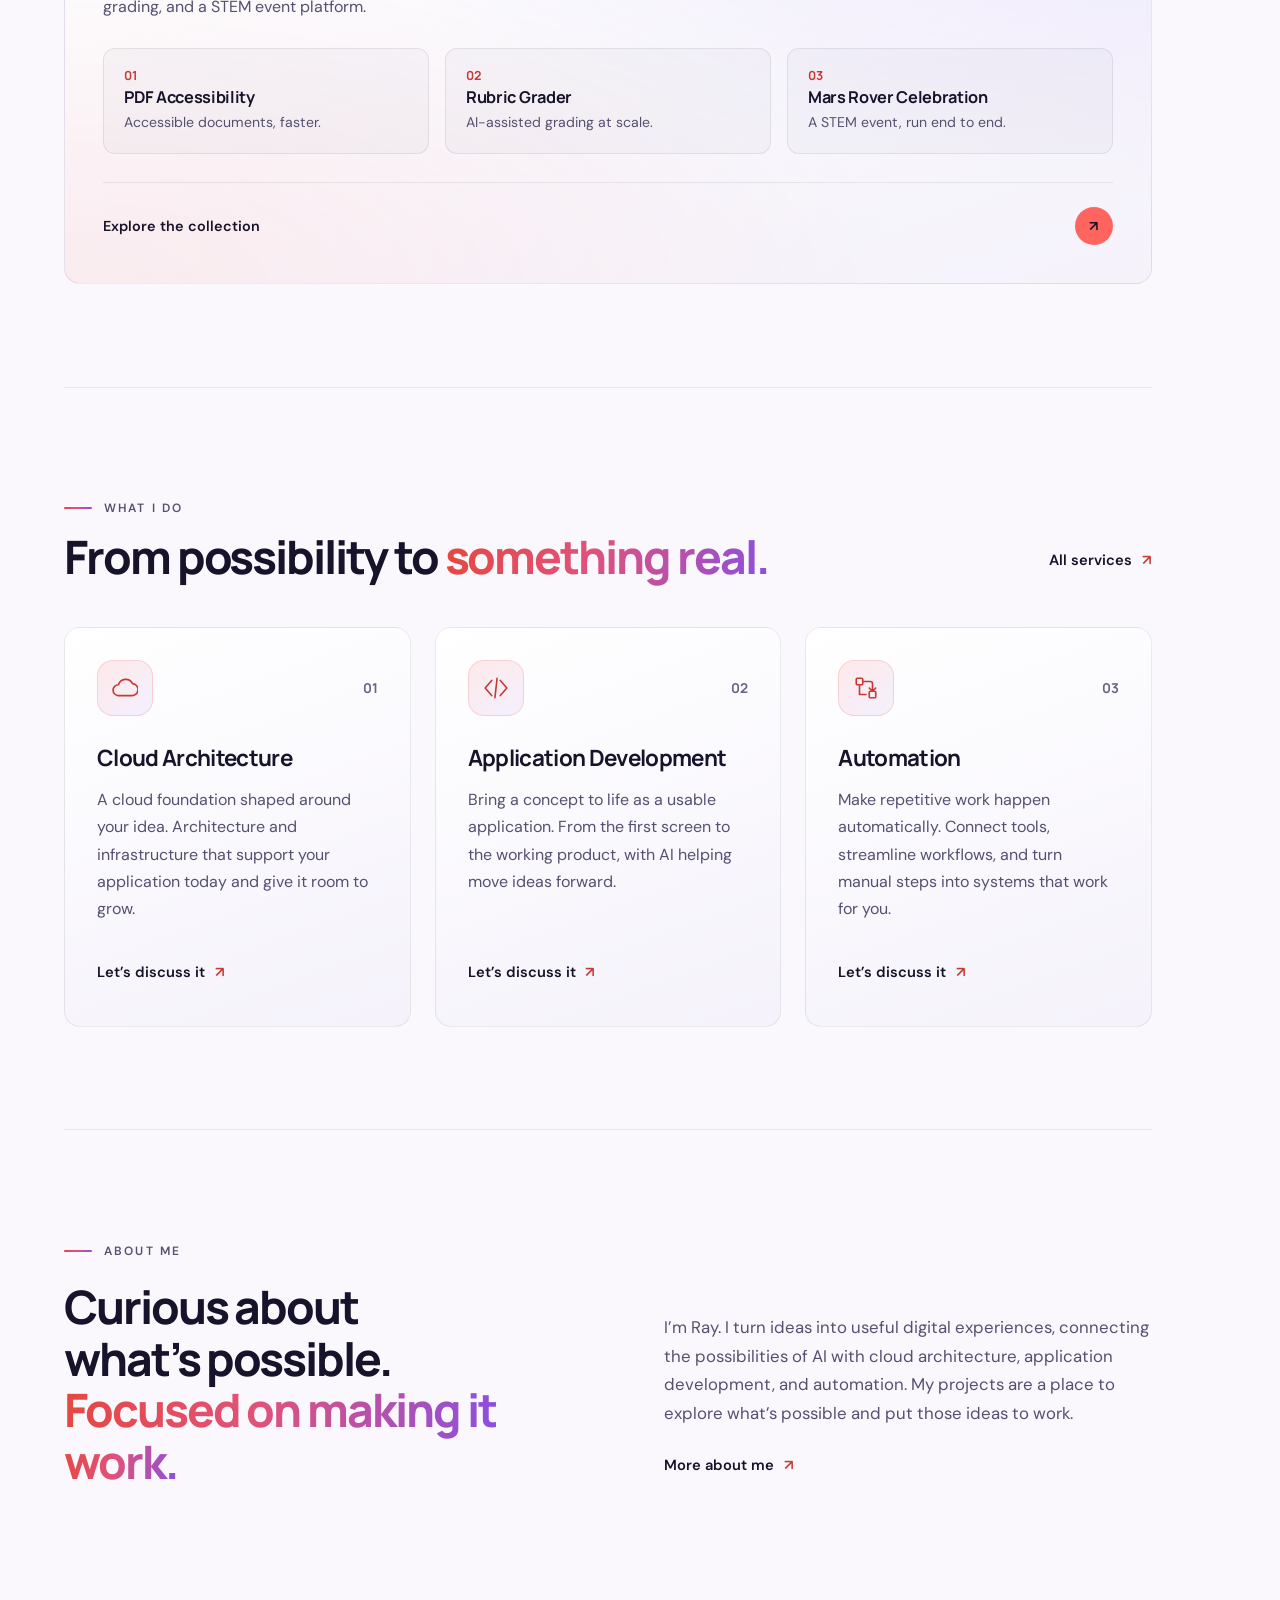
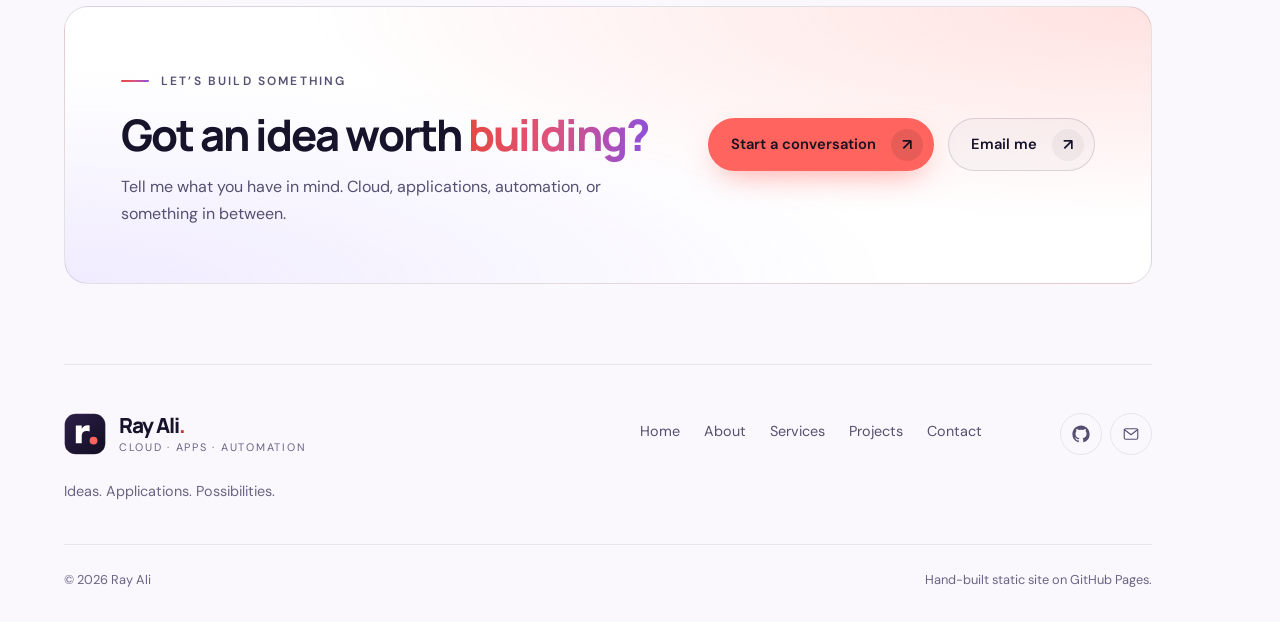
==== commit 576b4353: "Remove decorative window bar from Afterglow images" ====
--- a/index.html
+++ b/index.html
@@ -53,7 +53,7 @@
 </section>
 <section class="section">
   <div class="section-heading reveal"><div><p class="eyebrow">Selected work</p><h2>Ideas in <em>action.</em></h2></div><a class="text-link" href="work/">All projects <span class="arrow" aria-hidden="true">↗</span></a></div>
-  <div class="project-grid"><a class="project-card reveal featured" href="projects/raycast/"><div class="card-cover"><div class="window"><div class="window-bar" aria-hidden="true"><i></i><i></i><i></i></div><picture><source srcset="assets/raycast/RAYCAST.webp" type="image/webp"><img src="assets/raycast/RAYCAST.png" alt="RayCast local media library with Chromecast destination, video list, and player controls" loading="lazy"></picture></div></div><div class="card-copy"><p class="card-meta"><span>Application / Media hub</span><span class="pill">Personal project</span></p><h3>RayCast</h3><p class="card-summary">A local media hub: organise your library, then cast it, a browser tab, or your whole screen to the TV, with your phone as the remote.</p><ul class="tags" aria-label="Tags"><li>Media library</li><li>Chromecast</li><li>Screen casting</li><li>Subtitles</li><li>Local-first</li></ul><span class="card-action">Explore project <span class="arrow" aria-hidden="true">↗</span></span></div></a><a class="project-card reveal featured reverse" href="projects/afterglow/"><div class="card-cover"><div class="window"><div class="window-bar" aria-hidden="true"><i></i><i></i><i></i></div><picture><source srcset="assets/afterglow/workspace.webp" type="image/webp"><img src="assets/afterglow/workspace.png" alt="Afterglow Original theme showing the paused replay buffer, capture setup, replay length controls, and local replay library" loading="lazy"></picture></div></div><div class="card-copy"><p class="card-meta"><span>Application / Instant replay</span><span class="pill">Personal project</span></p><h3>Afterglow</h3><p class="card-summary">A desktop instant replay app that keeps the last few moments ready to save. Capture what just happened, trim the clip, and keep it on your machine.</p><ul class="tags" aria-label="Tags"><li>Instant replay</li><li>Screen capture</li><li>Clip editing</li><li>Local-first</li></ul><span class="card-action">Explore project <span class="arrow" aria-hidden="true">↗</span></span></div></a><a class="project-card reveal featured" href="projects/edgewise/"><div class="card-cover"><img class="art" src="assets/edgewise/edgewise-illustration.svg" alt="Illustration of Edgewise comparing one prediction&#x27;s odds across three exchanges, with the price gap highlighted, a signal card, and a paper portfolio" loading="lazy"></div><div class="card-copy"><p class="card-meta"><span>Research tool / Market data</span><span class="pill">Private project</span></p><h3>Edgewise</h3><p class="card-summary">An on-demand research tool that lines up prediction-market odds across exchanges and shows where they don’t agree.</p><ul class="tags" aria-label="Tags"><li>Market research</li><li>Data analysis</li><li>Local-first</li><li>Local AI</li></ul><span class="card-action">Explore project <span class="arrow" aria-hidden="true">↗</span></span></div></a><a class="project-card reveal featured reverse" href="projects/world-cup-2026/"><div class="card-cover"><img class="art" src="assets/worldcup/cover.svg" alt="World Cup 2026 cover: title with 48 teams, 104 matches and 12 groups, a knockout bracket leading to the final, and a match momentum chart" loading="lazy"></div><div class="card-copy"><p class="card-meta"><span>Automation / Web application</span><span class="pill">Private project</span></p><h3>World Cup 2026</h3><p class="card-summary">A self-running tournament tracker that follows all 104 matches live, from the first kickoff to the final whistle.</p><ul class="tags" aria-label="Tags"><li>Automation</li><li>Real-time</li><li>Web app</li><li>Print-ready</li></ul><span class="card-action">Explore project <span class="arrow" aria-hidden="true">↗</span></span></div></a><a class="project-card collection-card reveal" href="projects/edtech/"><div class="card-copy"><p class="card-meta"><span>Educational technology</span><span class="pill">3 projects</span><span class="pill">University of Houston</span></p><h3>Educational Technology</h3><p class="card-summary">Three tools built for the University of Houston: accessible course documents, AI-assisted grading, and a STEM event platform.</p><ul class="collection-members"><li><span class="member-num">01</span><strong>PDF Accessibility</strong><span>Accessible documents, faster.</span></li><li><span class="member-num">02</span><strong>Rubric Grader</strong><span>AI-assisted grading at scale.</span></li><li><span class="member-num">03</span><strong>Mars Rover Celebration</strong><span>A STEM event, run end to end.</span></li></ul><span class="card-action">Explore the collection <span class="arrow" aria-hidden="true">↗</span></span></div></a></div>
+  <div class="project-grid"><a class="project-card reveal featured" href="projects/raycast/"><div class="card-cover"><div class="window"><div class="window-bar" aria-hidden="true"><i></i><i></i><i></i></div><picture><source srcset="assets/raycast/RAYCAST.webp" type="image/webp"><img src="assets/raycast/RAYCAST.png" alt="RayCast local media library with Chromecast destination, video list, and player controls" loading="lazy"></picture></div></div><div class="card-copy"><p class="card-meta"><span>Application / Media hub</span><span class="pill">Personal project</span></p><h3>RayCast</h3><p class="card-summary">A local media hub: organise your library, then cast it, a browser tab, or your whole screen to the TV, with your phone as the remote.</p><ul class="tags" aria-label="Tags"><li>Media library</li><li>Chromecast</li><li>Screen casting</li><li>Subtitles</li><li>Local-first</li></ul><span class="card-action">Explore project <span class="arrow" aria-hidden="true">↗</span></span></div></a><a class="project-card reveal featured reverse" href="projects/afterglow/"><div class="card-cover"><div class="window"><picture><source srcset="assets/afterglow/workspace.webp" type="image/webp"><img src="assets/afterglow/workspace.png" alt="Afterglow Original theme showing the paused replay buffer, capture setup, replay length controls, and local replay library" loading="lazy"></picture></div></div><div class="card-copy"><p class="card-meta"><span>Application / Instant replay</span><span class="pill">Personal project</span></p><h3>Afterglow</h3><p class="card-summary">A desktop instant replay app that keeps the last few moments ready to save. Capture what just happened, trim the clip, and keep it on your machine.</p><ul class="tags" aria-label="Tags"><li>Instant replay</li><li>Screen capture</li><li>Clip editing</li><li>Local-first</li></ul><span class="card-action">Explore project <span class="arrow" aria-hidden="true">↗</span></span></div></a><a class="project-card reveal featured" href="projects/edgewise/"><div class="card-cover"><img class="art" src="assets/edgewise/edgewise-illustration.svg" alt="Illustration of Edgewise comparing one prediction&#x27;s odds across three exchanges, with the price gap highlighted, a signal card, and a paper portfolio" loading="lazy"></div><div class="card-copy"><p class="card-meta"><span>Research tool / Market data</span><span class="pill">Private project</span></p><h3>Edgewise</h3><p class="card-summary">An on-demand research tool that lines up prediction-market odds across exchanges and shows where they don’t agree.</p><ul class="tags" aria-label="Tags"><li>Market research</li><li>Data analysis</li><li>Local-first</li><li>Local AI</li></ul><span class="card-action">Explore project <span class="arrow" aria-hidden="true">↗</span></span></div></a><a class="project-card reveal featured reverse" href="projects/world-cup-2026/"><div class="card-cover"><img class="art" src="assets/worldcup/cover.svg" alt="World Cup 2026 cover: title with 48 teams, 104 matches and 12 groups, a knockout bracket leading to the final, and a match momentum chart" loading="lazy"></div><div class="card-copy"><p class="card-meta"><span>Automation / Web application</span><span class="pill">Private project</span></p><h3>World Cup 2026</h3><p class="card-summary">A self-running tournament tracker that follows all 104 matches live, from the first kickoff to the final whistle.</p><ul class="tags" aria-label="Tags"><li>Automation</li><li>Real-time</li><li>Web app</li><li>Print-ready</li></ul><span class="card-action">Explore project <span class="arrow" aria-hidden="true">↗</span></span></div></a><a class="project-card collection-card reveal" href="projects/edtech/"><div class="card-copy"><p class="card-meta"><span>Educational technology</span><span class="pill">3 projects</span><span class="pill">University of Houston</span></p><h3>Educational Technology</h3><p class="card-summary">Three tools built for the University of Houston: accessible course documents, AI-assisted grading, and a STEM event platform.</p><ul class="collection-members"><li><span class="member-num">01</span><strong>PDF Accessibility</strong><span>Accessible documents, faster.</span></li><li><span class="member-num">02</span><strong>Rubric Grader</strong><span>AI-assisted grading at scale.</span></li><li><span class="member-num">03</span><strong>Mars Rover Celebration</strong><span>A STEM event, run end to end.</span></li></ul><span class="card-action">Explore the collection <span class="arrow" aria-hidden="true">↗</span></span></div></a></div>
 </section>
 <section class="section">
   <div class="section-heading reveal"><div><p class="eyebrow">What I do</p><h2>From possibility to <em>something real.</em></h2></div><a class="text-link" href="services/">All services <span class="arrow" aria-hidden="true">↗</span></a></div>
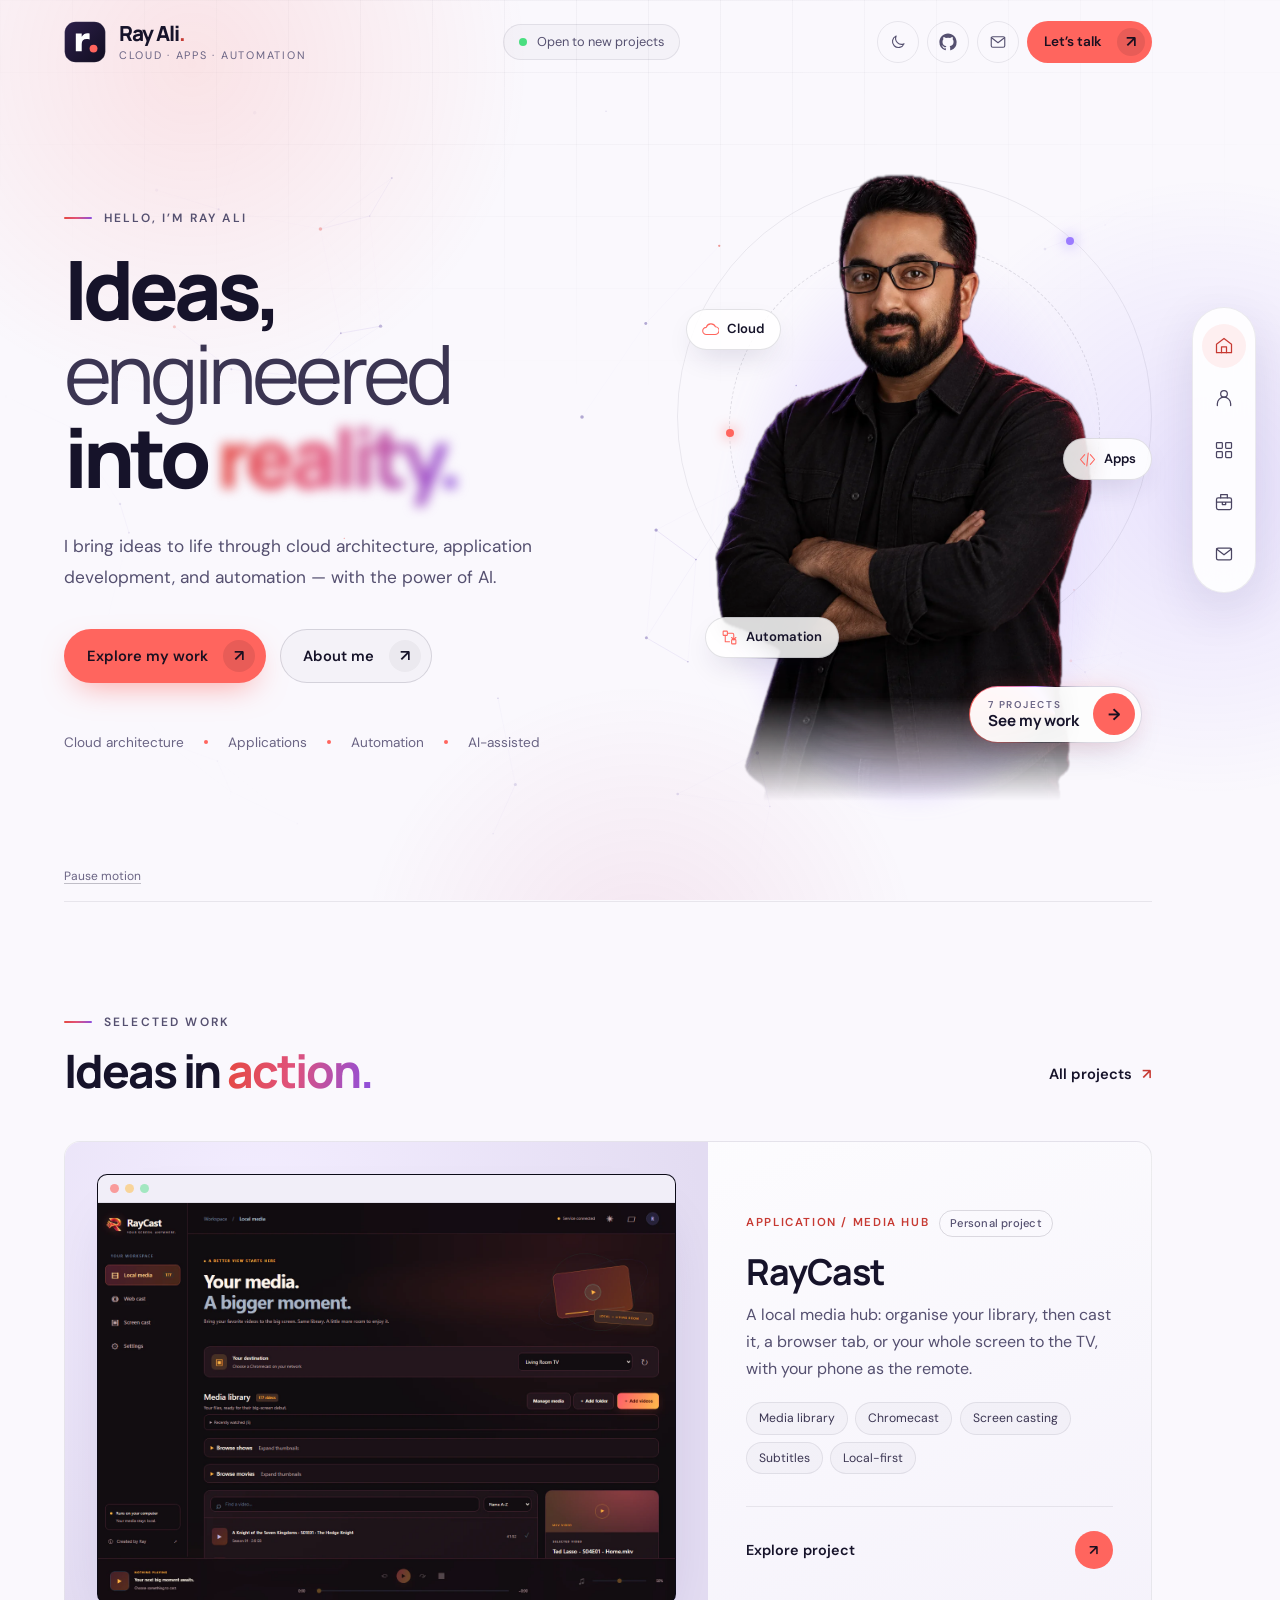
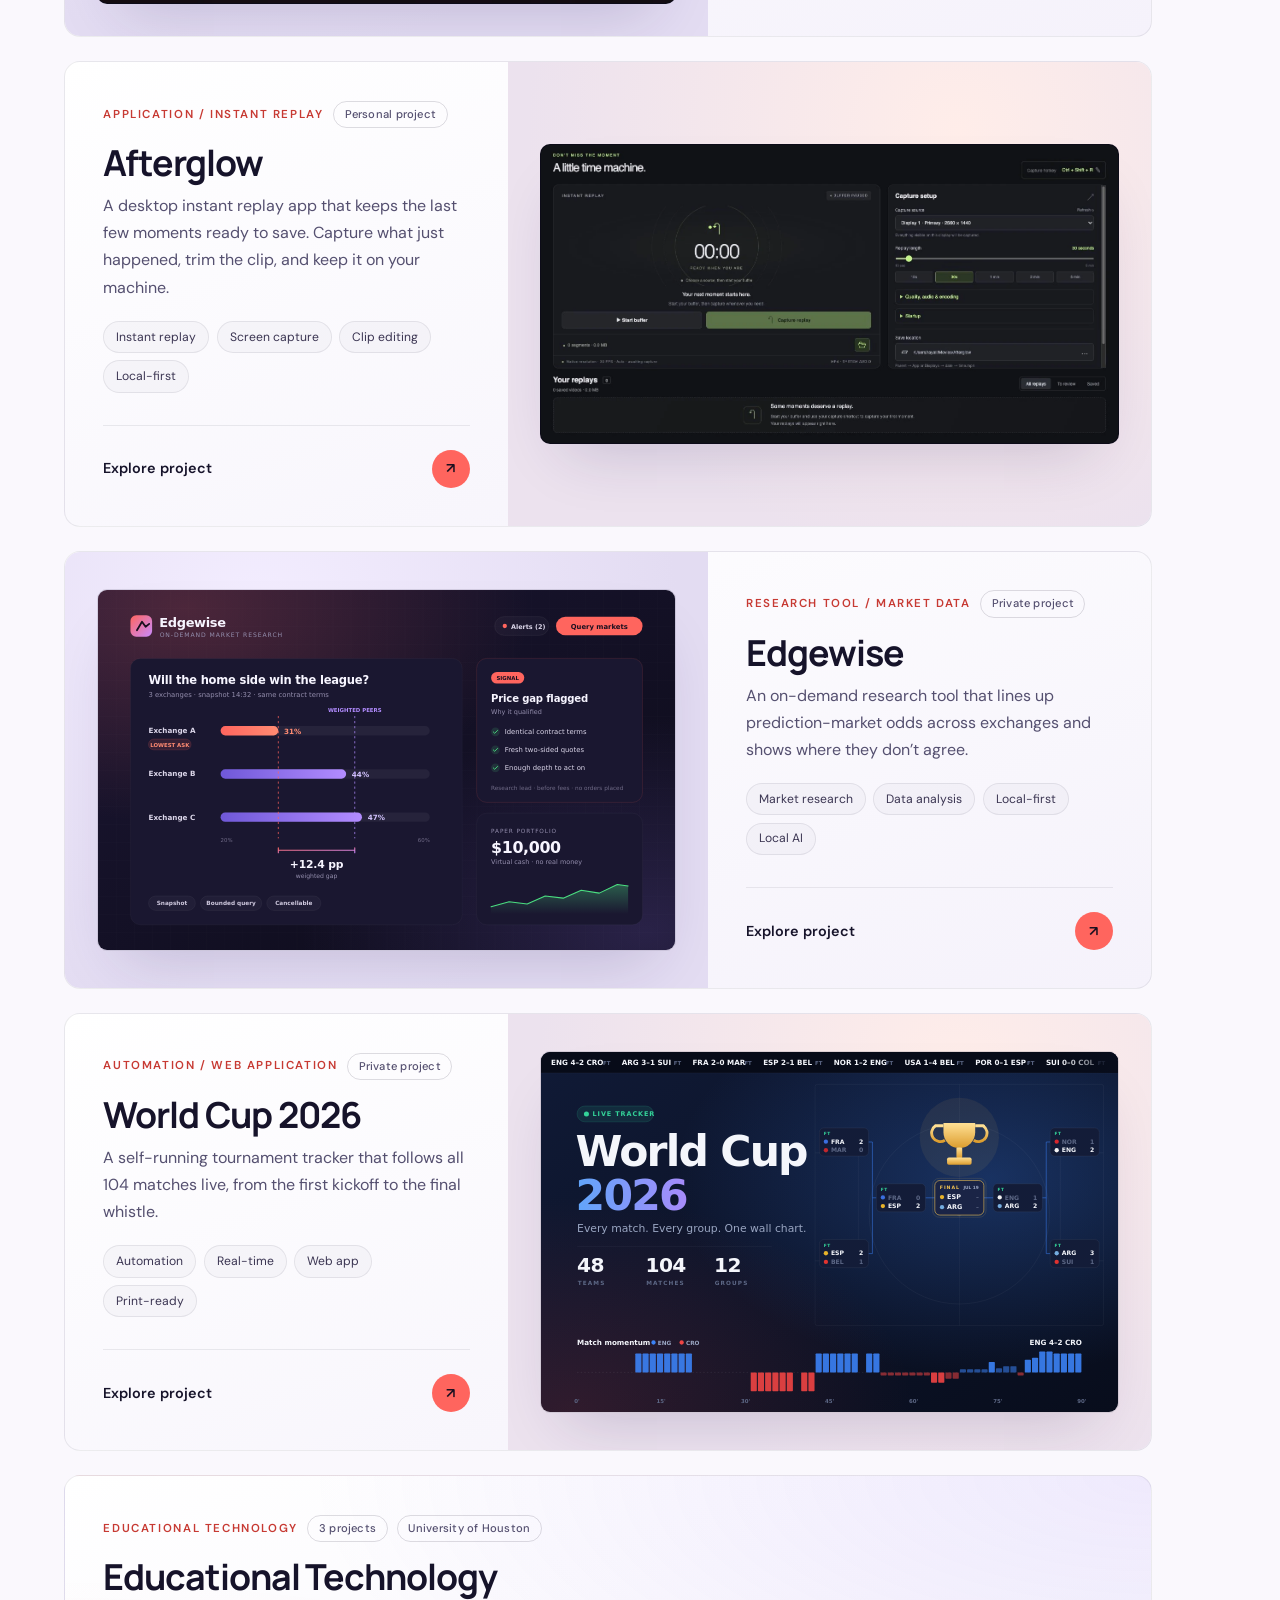
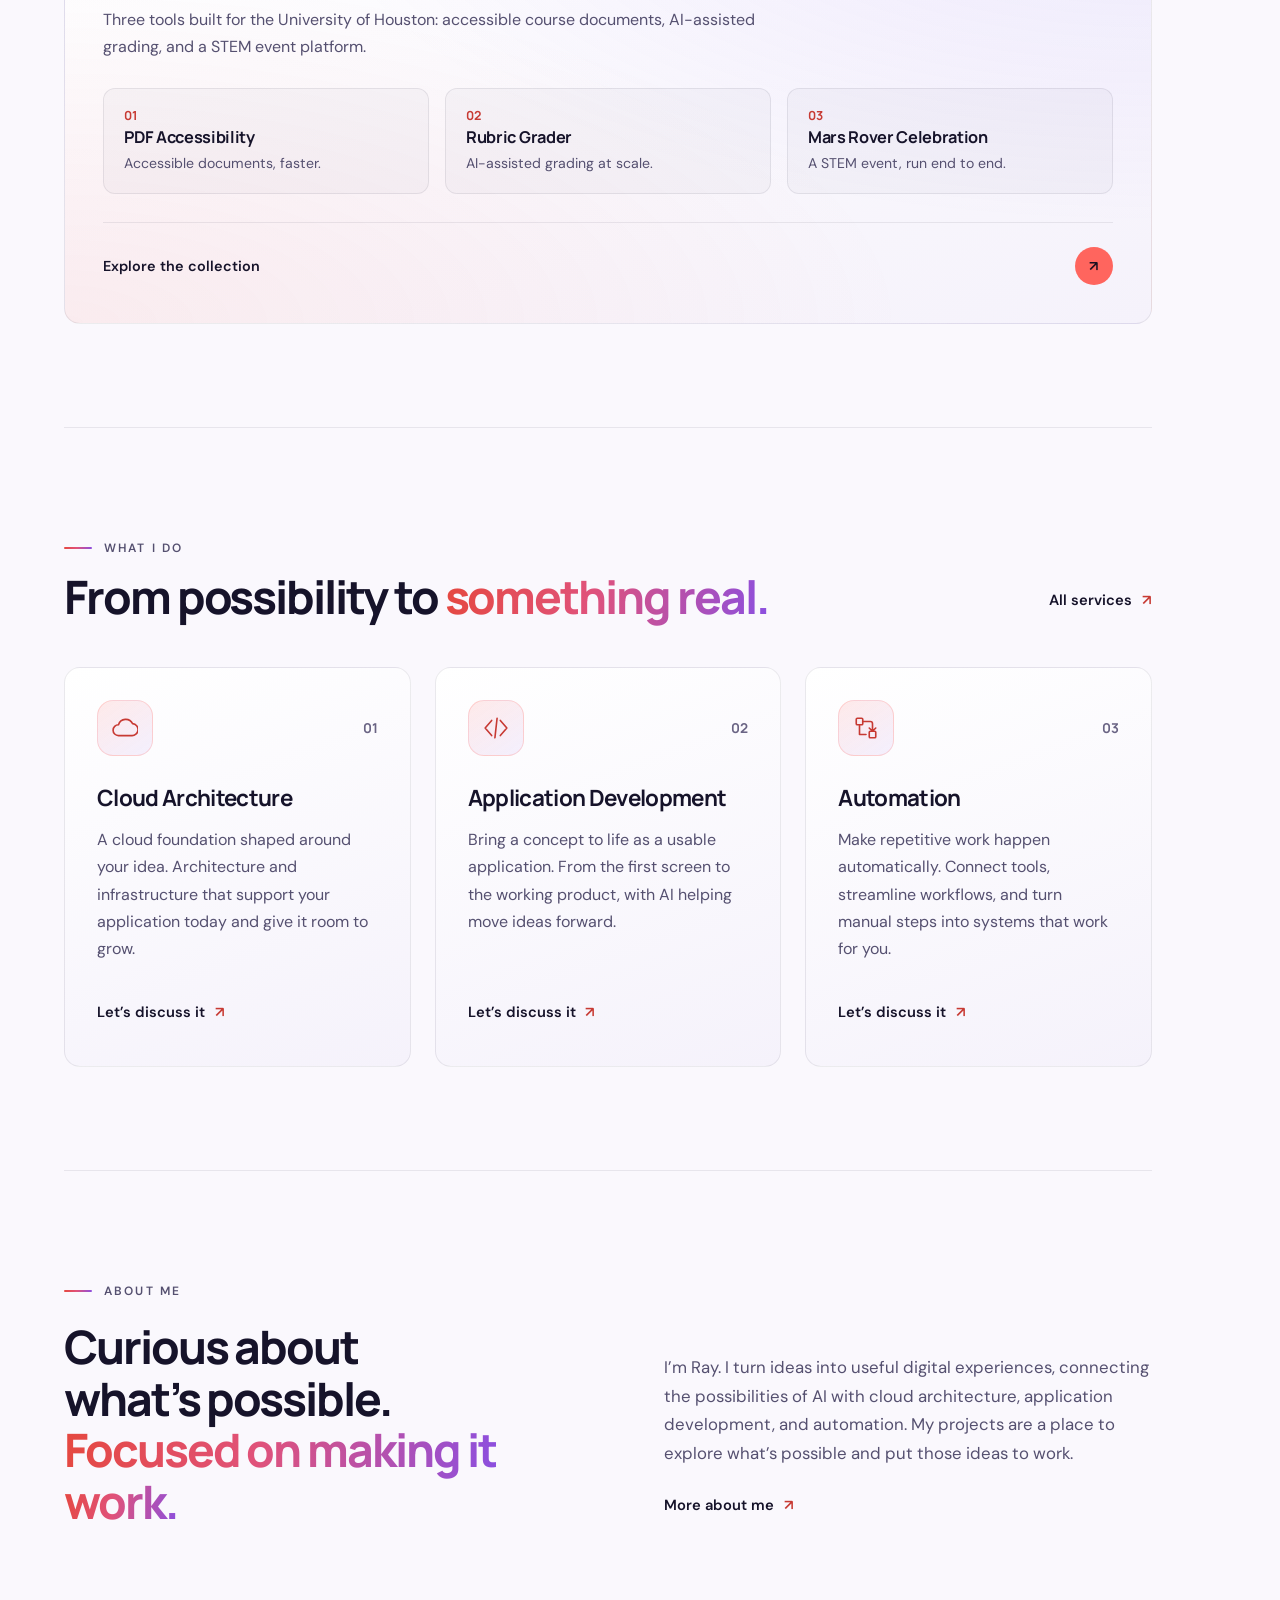
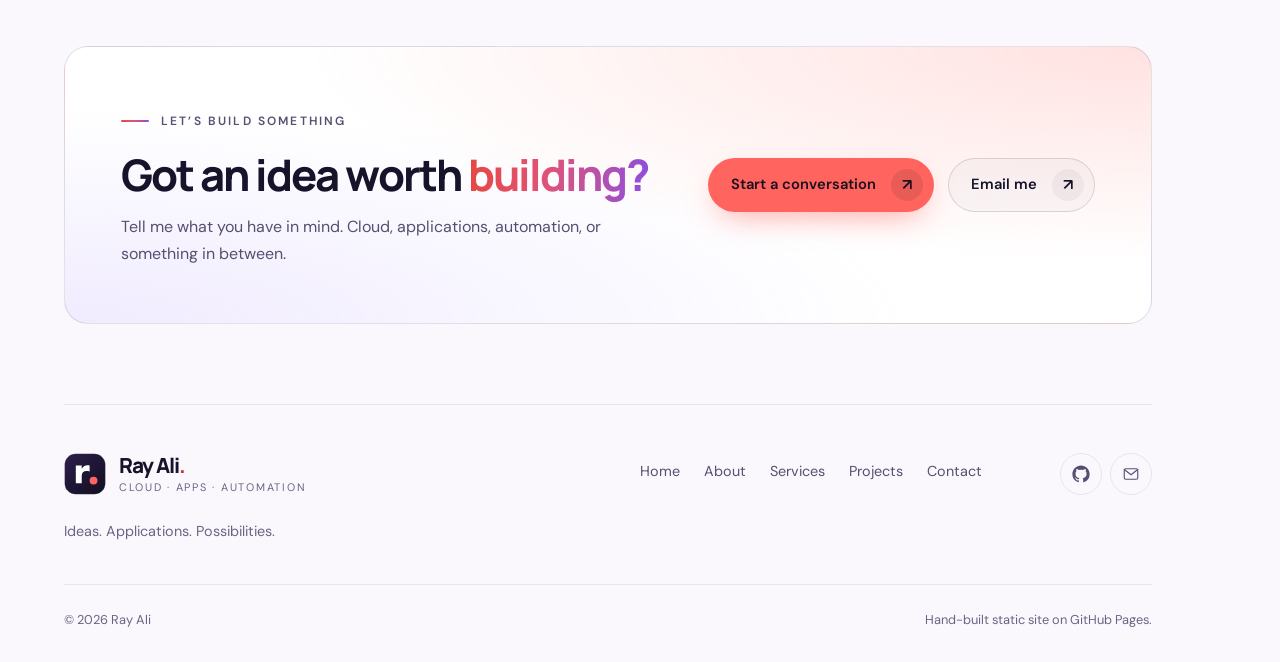
==== commit 6be32b7b: "Show full screenshots in thumbnails and cards; new Afterglow tagline" ====
--- a/index.html
+++ b/index.html
@@ -53,7 +53,7 @@
 </section>
 <section class="section">
   <div class="section-heading reveal"><div><p class="eyebrow">Selected work</p><h2>Ideas in <em>action.</em></h2></div><a class="text-link" href="work/">All projects <span class="arrow" aria-hidden="true">↗</span></a></div>
-  <div class="project-grid"><a class="project-card reveal featured" href="projects/raycast/"><div class="card-cover"><div class="window"><div class="window-bar" aria-hidden="true"><i></i><i></i><i></i></div><picture><source srcset="assets/raycast/RAYCAST.webp" type="image/webp"><img src="assets/raycast/RAYCAST.png" alt="RayCast local media library with Chromecast destination, video list, and player controls" loading="lazy"></picture></div></div><div class="card-copy"><p class="card-meta"><span>Application / Media hub</span><span class="pill">Personal project</span></p><h3>RayCast</h3><p class="card-summary">A local media hub: organise your library, then cast it, a browser tab, or your whole screen to the TV, with your phone as the remote.</p><ul class="tags" aria-label="Tags"><li>Media library</li><li>Chromecast</li><li>Screen casting</li><li>Subtitles</li><li>Local-first</li></ul><span class="card-action">Explore project <span class="arrow" aria-hidden="true">↗</span></span></div></a><a class="project-card reveal featured reverse" href="projects/afterglow/"><div class="card-cover"><div class="window"><picture><source srcset="assets/afterglow/workspace.webp" type="image/webp"><img src="assets/afterglow/workspace.png" alt="Afterglow Original theme showing the paused replay buffer, capture setup, replay length controls, and local replay library" loading="lazy"></picture></div></div><div class="card-copy"><p class="card-meta"><span>Application / Instant replay</span><span class="pill">Personal project</span></p><h3>Afterglow</h3><p class="card-summary">A desktop instant replay app that keeps the last few moments ready to save. Capture what just happened, trim the clip, and keep it on your machine.</p><ul class="tags" aria-label="Tags"><li>Instant replay</li><li>Screen capture</li><li>Clip editing</li><li>Local-first</li></ul><span class="card-action">Explore project <span class="arrow" aria-hidden="true">↗</span></span></div></a><a class="project-card reveal featured" href="projects/edgewise/"><div class="card-cover"><img class="art" src="assets/edgewise/edgewise-illustration.svg" alt="Illustration of Edgewise comparing one prediction&#x27;s odds across three exchanges, with the price gap highlighted, a signal card, and a paper portfolio" loading="lazy"></div><div class="card-copy"><p class="card-meta"><span>Research tool / Market data</span><span class="pill">Private project</span></p><h3>Edgewise</h3><p class="card-summary">An on-demand research tool that lines up prediction-market odds across exchanges and shows where they don’t agree.</p><ul class="tags" aria-label="Tags"><li>Market research</li><li>Data analysis</li><li>Local-first</li><li>Local AI</li></ul><span class="card-action">Explore project <span class="arrow" aria-hidden="true">↗</span></span></div></a><a class="project-card reveal featured reverse" href="projects/world-cup-2026/"><div class="card-cover"><img class="art" src="assets/worldcup/cover.svg" alt="World Cup 2026 cover: title with 48 teams, 104 matches and 12 groups, a knockout bracket leading to the final, and a match momentum chart" loading="lazy"></div><div class="card-copy"><p class="card-meta"><span>Automation / Web application</span><span class="pill">Private project</span></p><h3>World Cup 2026</h3><p class="card-summary">A self-running tournament tracker that follows all 104 matches live, from the first kickoff to the final whistle.</p><ul class="tags" aria-label="Tags"><li>Automation</li><li>Real-time</li><li>Web app</li><li>Print-ready</li></ul><span class="card-action">Explore project <span class="arrow" aria-hidden="true">↗</span></span></div></a><a class="project-card collection-card reveal" href="projects/edtech/"><div class="card-copy"><p class="card-meta"><span>Educational technology</span><span class="pill">3 projects</span><span class="pill">University of Houston</span></p><h3>Educational Technology</h3><p class="card-summary">Three tools built for the University of Houston: accessible course documents, AI-assisted grading, and a STEM event platform.</p><ul class="collection-members"><li><span class="member-num">01</span><strong>PDF Accessibility</strong><span>Accessible documents, faster.</span></li><li><span class="member-num">02</span><strong>Rubric Grader</strong><span>AI-assisted grading at scale.</span></li><li><span class="member-num">03</span><strong>Mars Rover Celebration</strong><span>A STEM event, run end to end.</span></li></ul><span class="card-action">Explore the collection <span class="arrow" aria-hidden="true">↗</span></span></div></a></div>
+  <div class="project-grid"><a class="project-card reveal featured" href="projects/raycast/"><div class="card-cover"><div class="window"><div class="window-bar" aria-hidden="true"><i></i><i></i><i></i></div><picture><source srcset="assets/raycast/RAYCAST.webp" type="image/webp"><img src="assets/raycast/RAYCAST.png" alt="RayCast local media library with Chromecast destination, video list, and player controls" loading="lazy" width="1440" height="1000"></picture></div></div><div class="card-copy"><p class="card-meta"><span>Application / Media hub</span><span class="pill">Personal project</span></p><h3>RayCast</h3><p class="card-summary">A local media hub: organise your library, then cast it, a browser tab, or your whole screen to the TV, with your phone as the remote.</p><ul class="tags" aria-label="Tags"><li>Media library</li><li>Chromecast</li><li>Screen casting</li><li>Subtitles</li><li>Local-first</li></ul><span class="card-action">Explore project <span class="arrow" aria-hidden="true">↗</span></span></div></a><a class="project-card reveal featured reverse" href="projects/afterglow/"><div class="card-cover"><div class="window"><picture><source srcset="assets/afterglow/workspace.webp" type="image/webp"><img src="assets/afterglow/workspace.png" alt="Afterglow Original theme showing the paused replay buffer, capture setup, replay length controls, and local replay library" loading="lazy" width="1349" height="698"></picture></div></div><div class="card-copy"><p class="card-meta"><span>Application / Instant replay</span><span class="pill">Personal project</span></p><h3>Afterglow</h3><p class="card-summary">A desktop instant replay app that keeps the last few moments ready to save. Capture what just happened, trim the clip, and keep it on your machine.</p><ul class="tags" aria-label="Tags"><li>Instant replay</li><li>Screen capture</li><li>Clip editing</li><li>Local-first</li></ul><span class="card-action">Explore project <span class="arrow" aria-hidden="true">↗</span></span></div></a><a class="project-card reveal featured" href="projects/edgewise/"><div class="card-cover"><img class="art" src="assets/edgewise/edgewise-illustration.svg" alt="Illustration of Edgewise comparing one prediction&#x27;s odds across three exchanges, with the price gap highlighted, a signal card, and a paper portfolio" loading="lazy"></div><div class="card-copy"><p class="card-meta"><span>Research tool / Market data</span><span class="pill">Private project</span></p><h3>Edgewise</h3><p class="card-summary">An on-demand research tool that lines up prediction-market odds across exchanges and shows where they don’t agree.</p><ul class="tags" aria-label="Tags"><li>Market research</li><li>Data analysis</li><li>Local-first</li><li>Local AI</li></ul><span class="card-action">Explore project <span class="arrow" aria-hidden="true">↗</span></span></div></a><a class="project-card reveal featured reverse" href="projects/world-cup-2026/"><div class="card-cover"><img class="art" src="assets/worldcup/cover.svg" alt="World Cup 2026 cover: title with 48 teams, 104 matches and 12 groups, a knockout bracket leading to the final, and a match momentum chart" loading="lazy"></div><div class="card-copy"><p class="card-meta"><span>Automation / Web application</span><span class="pill">Private project</span></p><h3>World Cup 2026</h3><p class="card-summary">A self-running tournament tracker that follows all 104 matches live, from the first kickoff to the final whistle.</p><ul class="tags" aria-label="Tags"><li>Automation</li><li>Real-time</li><li>Web app</li><li>Print-ready</li></ul><span class="card-action">Explore project <span class="arrow" aria-hidden="true">↗</span></span></div></a><a class="project-card collection-card reveal" href="projects/edtech/"><div class="card-copy"><p class="card-meta"><span>Educational technology</span><span class="pill">3 projects</span><span class="pill">University of Houston</span></p><h3>Educational Technology</h3><p class="card-summary">Three tools built for the University of Houston: accessible course documents, AI-assisted grading, and a STEM event platform.</p><ul class="collection-members"><li><span class="member-num">01</span><strong>PDF Accessibility</strong><span>Accessible documents, faster.</span></li><li><span class="member-num">02</span><strong>Rubric Grader</strong><span>AI-assisted grading at scale.</span></li><li><span class="member-num">03</span><strong>Mars Rover Celebration</strong><span>A STEM event, run end to end.</span></li></ul><span class="card-action">Explore the collection <span class="arrow" aria-hidden="true">↗</span></span></div></a></div>
 </section>
 <section class="section">
   <div class="section-heading reveal"><div><p class="eyebrow">What I do</p><h2>From possibility to <em>something real.</em></h2></div><a class="text-link" href="services/">All services <span class="arrow" aria-hidden="true">↗</span></a></div>
--- a/assets/style.css
+++ b/assets/style.css
@@ -319,9 +319,8 @@
 .featured .card-cover { display: flex; align-items: center; padding: clamp(1rem, 2.5vw, 2.25rem); background: var(--cover-bg); }
 .featured .card-copy { justify-content: center; padding: clamp(1.75rem, 3vw, 2.75rem); }
 .featured h3 { font-size: clamp(1.8rem, 2.8vw, 2.6rem); }
-.featured .window img { aspect-ratio: 16 / 10; object-fit: cover; object-position: 50% 0; }
-/* Keep the wide Afterglow workspace intact on project cards. */
-.featured[href$="projects/afterglow/"] .window img { aspect-ratio: auto; }
+/* Card screenshots keep their real shape too, so nothing is cropped at first glance. */
+.featured .window img { height: auto; }
 .featured.reverse { grid-template-columns: 1fr 1.45fr; }
 .featured .card-cover > .art, .gallery-hero .art { display: block; width: 100%; height: auto; border: 1px solid var(--ring); border-radius: 10px; box-shadow: 0 30px 60px -25px var(--shadow); }
 .featured .card-cover > .art { aspect-ratio: 16 / 10; object-fit: cover; transition: transform .6s var(--ease); }
@@ -486,13 +485,16 @@
 .feature-grid h2 { font-size: 1.1rem; letter-spacing: -.02em; }
 .feature-grid h2::before { content: ''; display: block; width: 24px; height: 2px; margin-bottom: 1rem; border-radius: 2px; background: var(--grad); }
 .feature-grid p { margin-top: .6rem; font-size: .92rem; color: var(--muted); }
-.gallery { display: grid; grid-template-columns: 1fr 1fr; gap: 1.5rem; align-items: start; }
-.gallery .showcase-shot a { display: block; overflow: hidden; border: 1px solid var(--line-2); border-radius: 12px; transition: border-color .25s; }
+/* Thumbnails show the whole screenshot at its real shape (no cropping). Each item's
+   flex size is proportional to its aspect ratio (--r, set by the build), so items that
+   share a row end up the same height; very wide images take a row to themselves. */
+.gallery { display: flex; flex-wrap: wrap; gap: 1.5rem; align-items: flex-start; }
+.gallery .showcase-shot { flex: var(--r, 1.6) 1 calc(var(--r, 1.6) * 220px); min-width: 0; }
+.gallery .showcase-shot a { display: block; overflow: hidden; border: 1px solid var(--line-2); border-radius: 12px; background: #0b0a16; transition: border-color .25s; }
 .gallery .showcase-shot a:hover { border-color: #ff655e88; }
-.gallery .showcase-shot img { display: block; width: 100%; aspect-ratio: 1.6; object-fit: cover; object-position: top; transition: transform .6s var(--ease); }
-.gallery .showcase-shot a:hover img { transform: scale(1.03); }
-.gallery .showcase-shot:only-child { grid-column: 1 / -1; }
-.gallery .showcase-shot:only-child img { aspect-ratio: auto; object-fit: contain; }
+.gallery .showcase-shot img { display: block; width: 100%; height: auto; transition: transform .6s var(--ease); }
+.gallery .showcase-shot a:hover img { transform: scale(1.02); }
+.gallery .showcase-shot:only-child { flex-basis: 100%; }
 .coming-project { grid-column: 1 / -1; padding: 4rem; border: 1px dashed var(--line-2); border-radius: 20px; text-align: center; background: var(--glass); }
 .coming-project span { font: 800 7rem/1 var(--heading); color: transparent; -webkit-text-stroke: 1px var(--outline-num); }
 .coming-project p { margin-top: 1.25rem; color: var(--muted); }
@@ -602,8 +604,7 @@
   .featured.reverse .card-cover { order: 0; }
   .featured .card-cover { padding: 1rem; }
   .upcoming { grid-template-columns: 84px 1fr; }
-  .gallery { grid-template-columns: 1fr; }
-  .gallery .showcase-shot img { aspect-ratio: auto; object-fit: contain; }
+  .gallery .showcase-shot { flex-basis: 100%; }
   .feature-grid { gap: 1rem; }
   .principles { grid-template-columns: minmax(0, 1fr); }
   .stack-layer { padding: 1.2rem; }
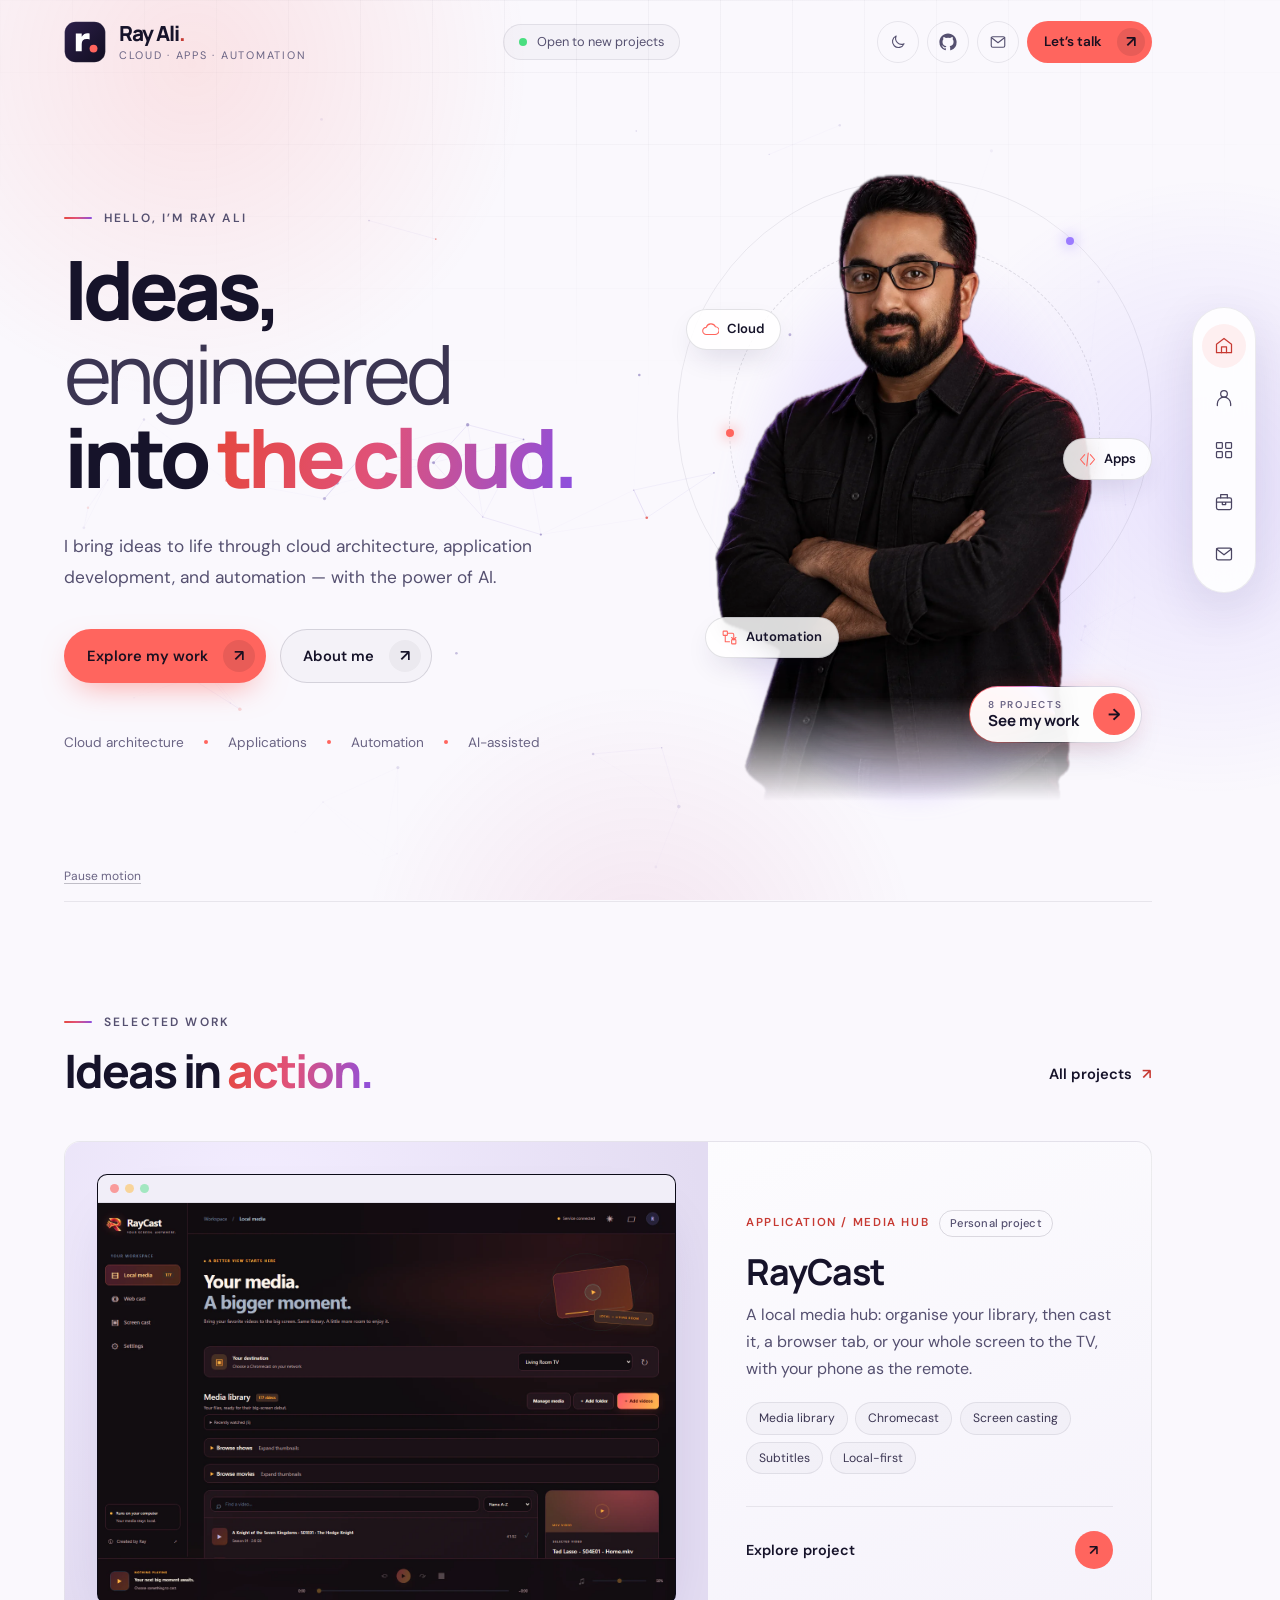
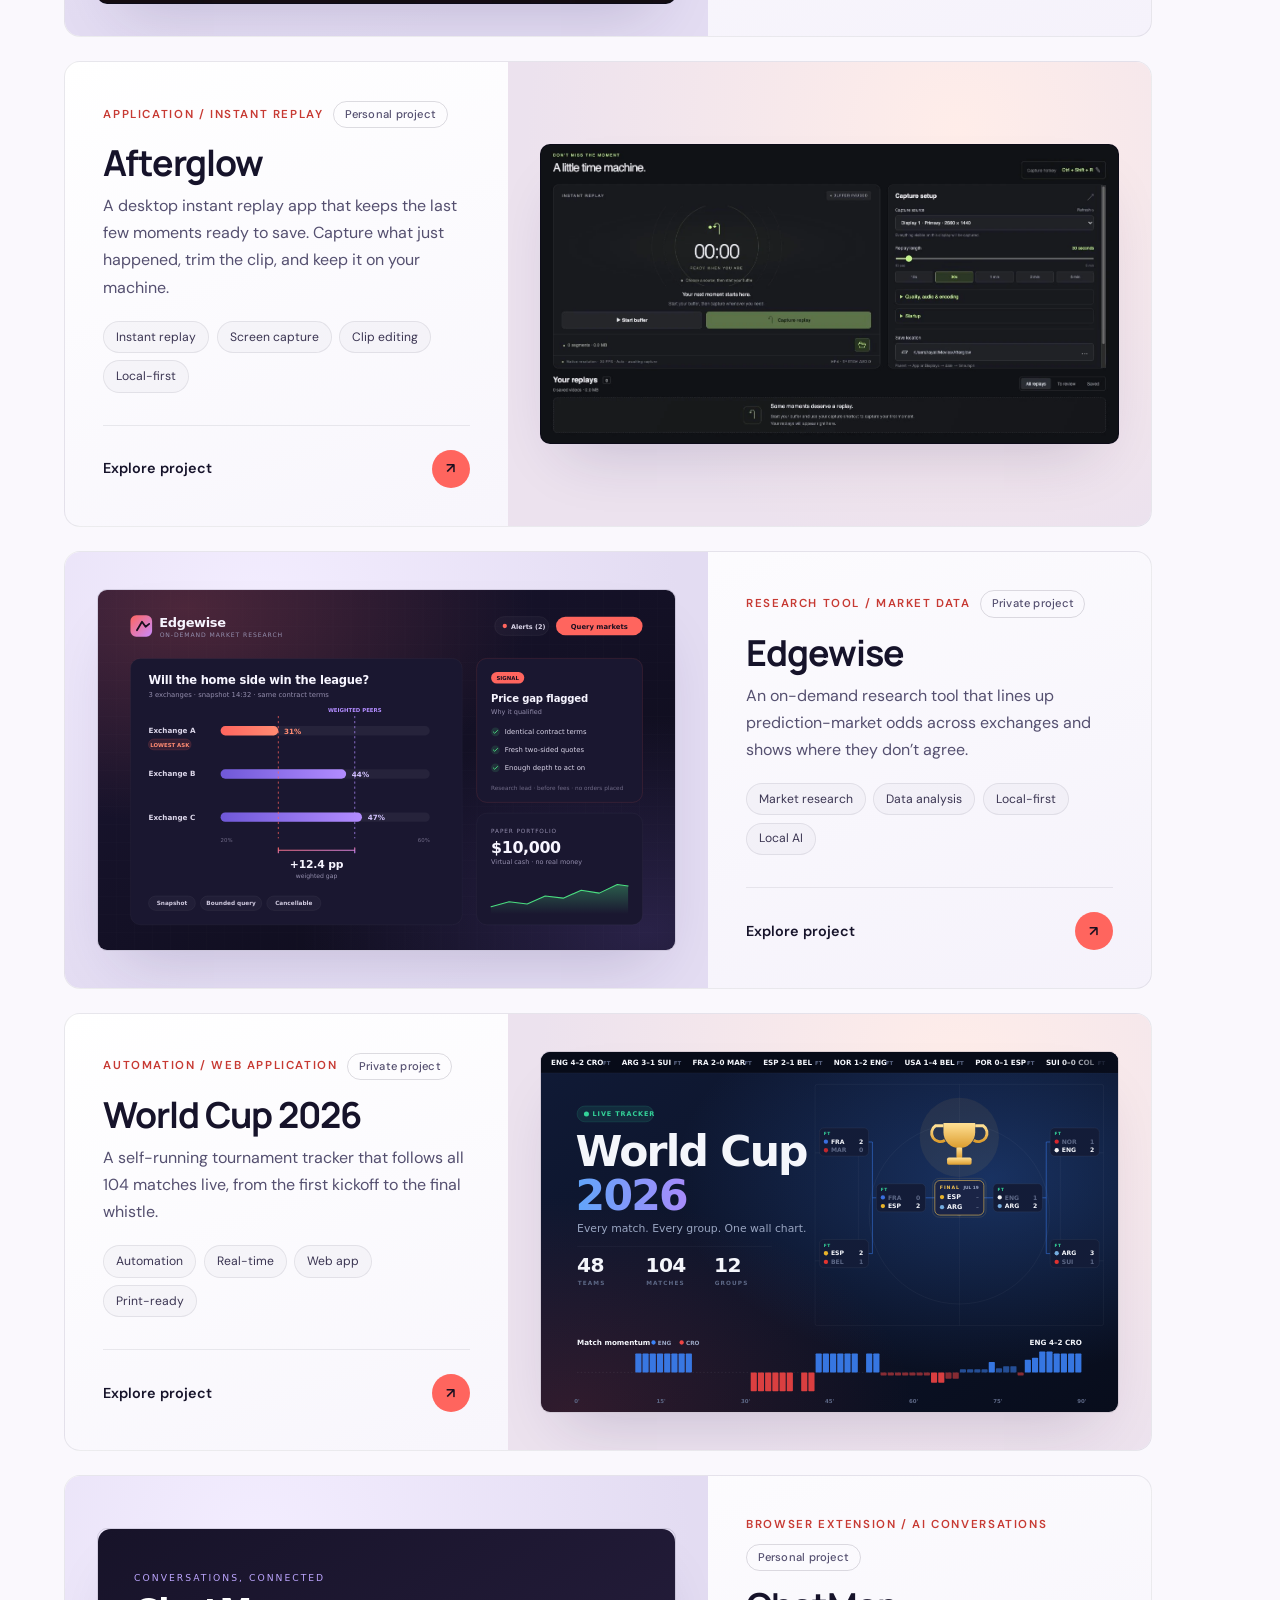
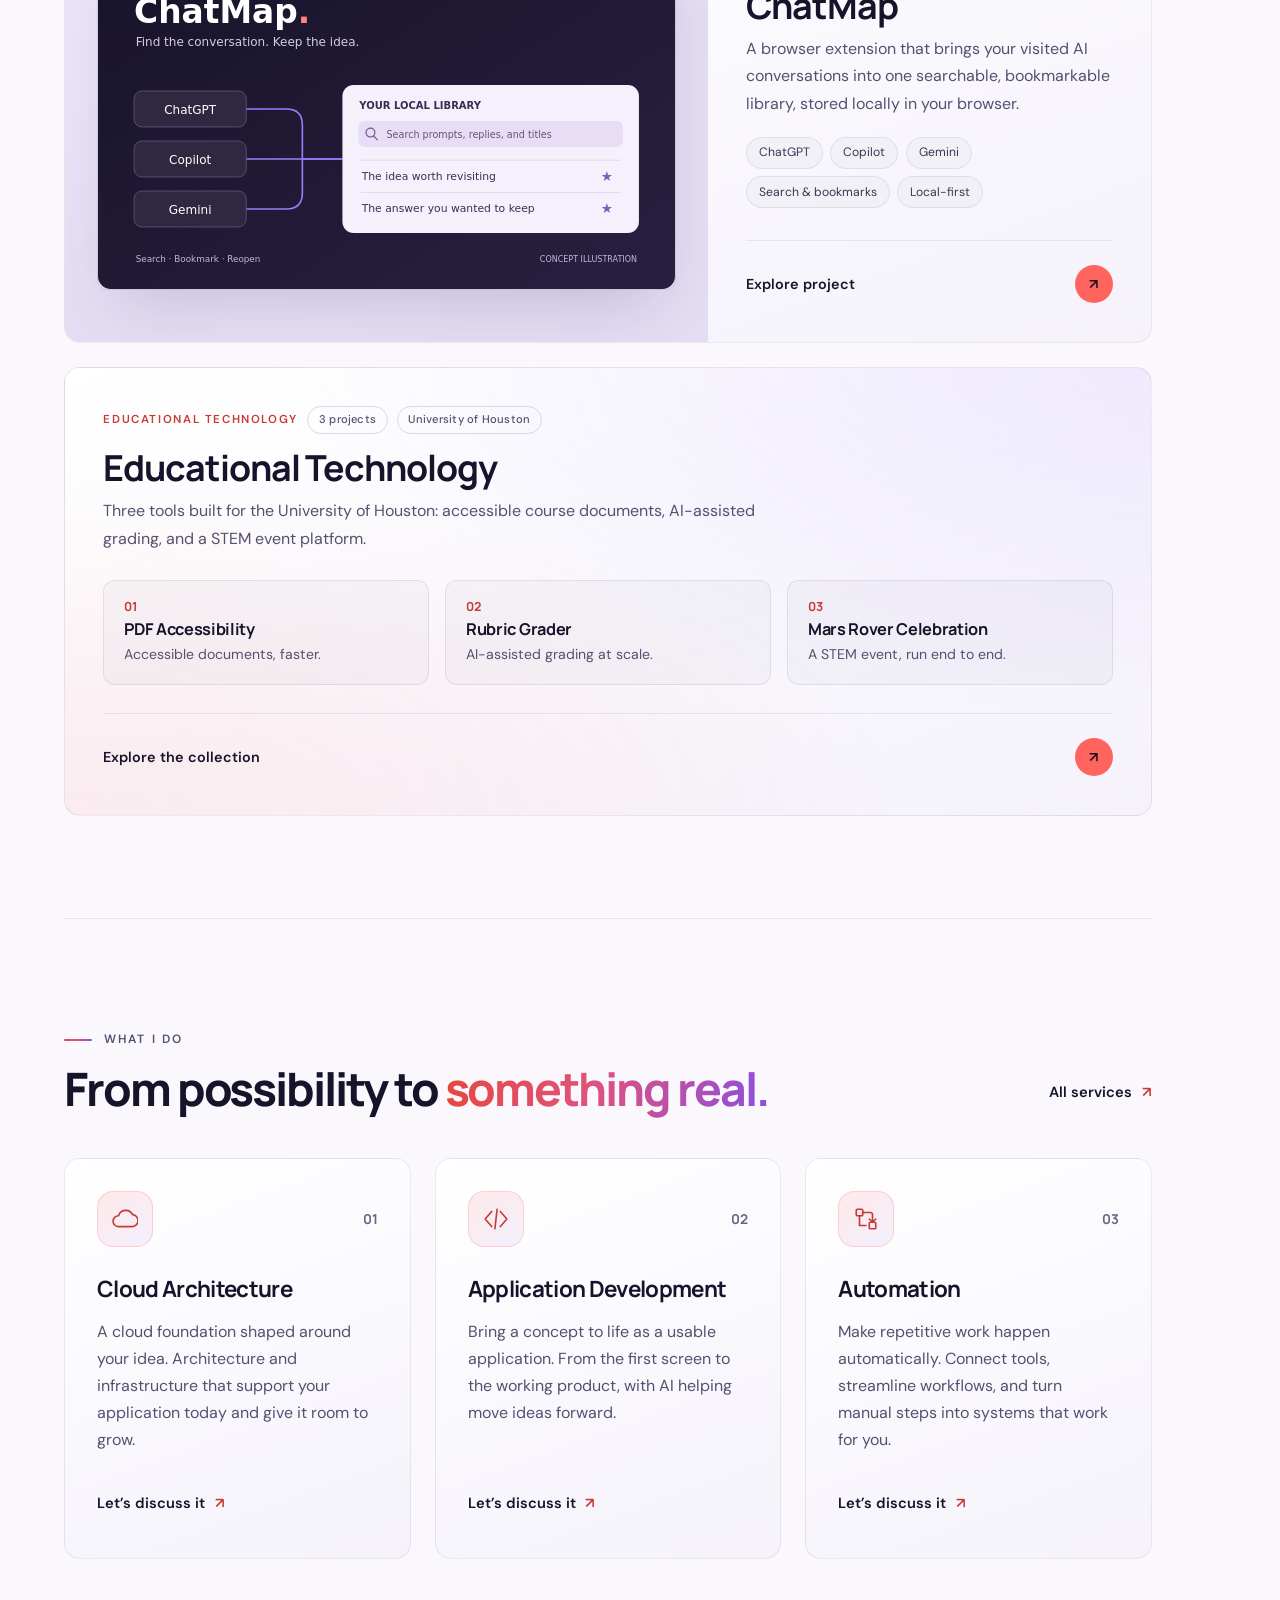
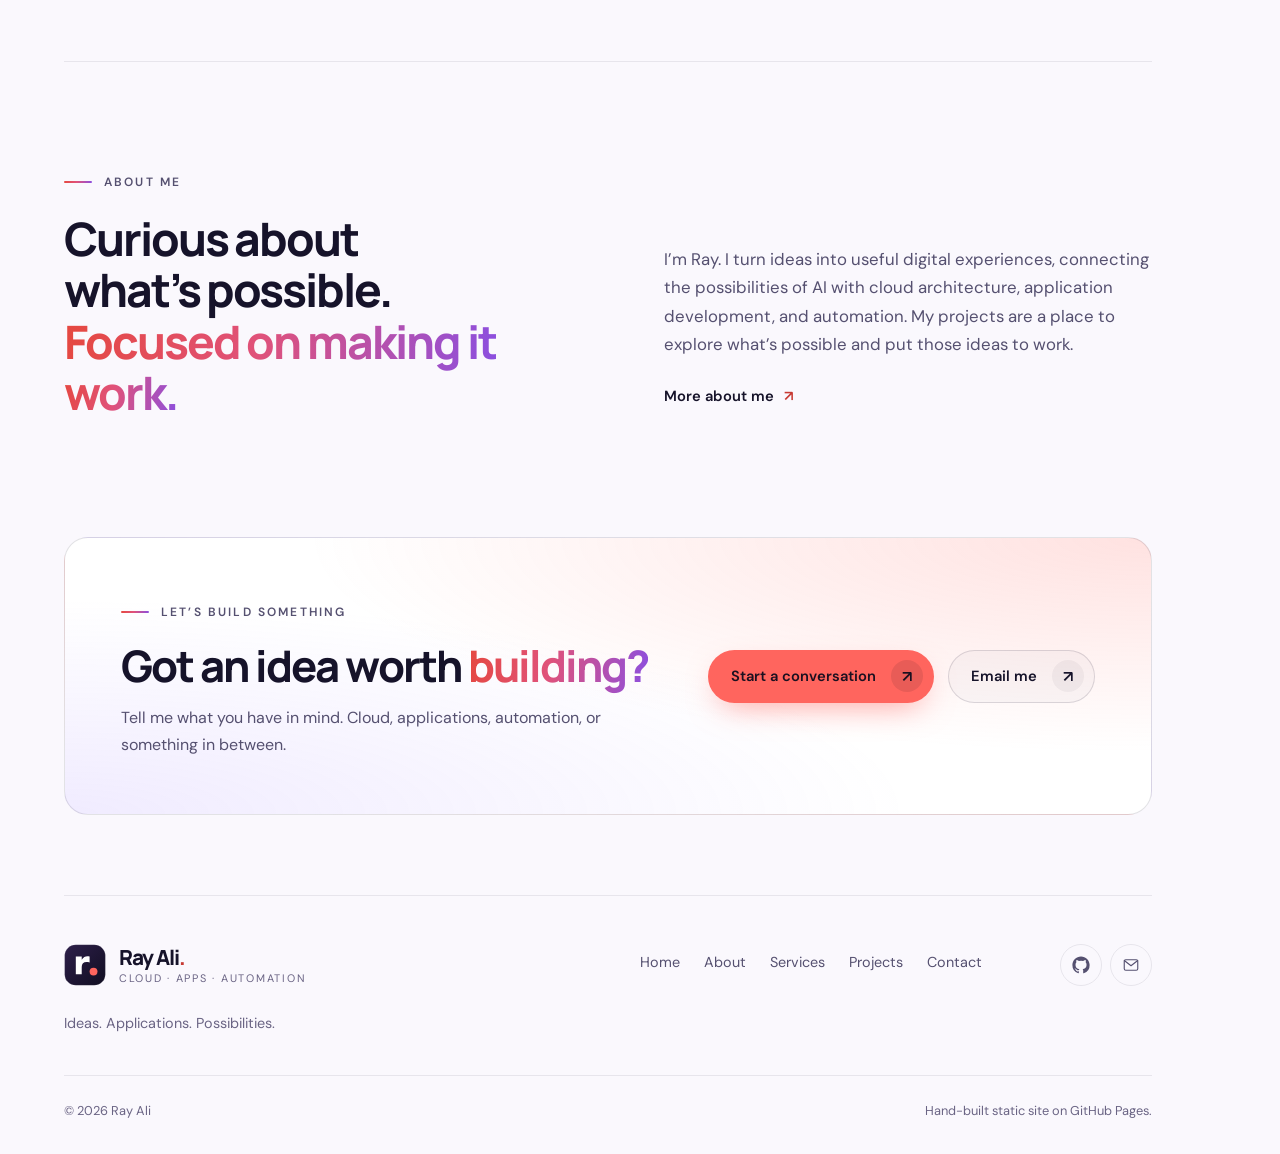
==== commit 04a57a45: "Add ChatMap to portfolio projects" ====
--- a/index.html
+++ b/index.html
@@ -48,12 +48,12 @@
     <div class="actions"><a class="button" href="work/">Explore my work <span class="arrow" aria-hidden="true">↗</span></a><a class="button secondary" href="about/">About me <span class="arrow" aria-hidden="true">↗</span></a></div>
     <ul class="focus-list" aria-label="Focus areas"><li>Cloud architecture</li><li>Applications</li><li>Automation</li><li>AI-assisted</li></ul>
   </div>
-  <div class="portrait portrait-hero"><div class="rings" aria-hidden="true"><span></span><span></span></div><img class="portrait-dark" src="assets/ray-portrait-noir.jpg" alt="AI-generated portrait of Ray Ali standing with his arms crossed" width="1024" height="1536" loading="lazy" fetchpriority="high"><img class="portrait-light" src="assets/ray-portrait-light.webp" alt="AI-generated portrait of Ray Ali standing with his arms crossed" width="1024" height="1536" loading="lazy" fetchpriority="high"><span class="chip chip-0" aria-hidden="true"><svg viewBox="0 0 24 24" fill="none" stroke="currentColor" stroke-width="1.5" stroke-linecap="round" stroke-linejoin="round" aria-hidden="true"><path d="M6 19a5 5 0 1 1 0-10 7 7 0 0 1 13-1 5.5 5.5 0 0 1-1 11Z"/></svg>Cloud</span><span class="chip chip-1" aria-hidden="true"><svg viewBox="0 0 24 24" fill="none" stroke="currentColor" stroke-width="1.5" stroke-linecap="round" stroke-linejoin="round" aria-hidden="true"><path d="m8 5-6 7 6 7m8-14 6 7-6 7m-3-16-2 18"/></svg>Apps</span><span class="chip chip-2" aria-hidden="true"><svg viewBox="0 0 24 24" fill="none" stroke="currentColor" stroke-width="1.5" stroke-linecap="round" stroke-linejoin="round" aria-hidden="true"><rect x="3" y="3" width="6" height="6" rx="1"/><rect x="15" y="15" width="6" height="6" rx="1"/><path d="M9 6h7a2 2 0 0 1 2 2v7M15 12l3 3 3-3M6 9v9h6"/></svg>Automation</span><a class="work-cta" href="work/"><span class="work-cta-label"><small>7 projects</small>See my work</span><span class="work-cta-arrow" aria-hidden="true"><i>→</i><i>→</i></span></a></div>
+  <div class="portrait portrait-hero"><div class="rings" aria-hidden="true"><span></span><span></span></div><img class="portrait-dark" src="assets/ray-portrait-noir.jpg" alt="AI-generated portrait of Ray Ali standing with his arms crossed" width="1024" height="1536" loading="lazy" fetchpriority="high"><img class="portrait-light" src="assets/ray-portrait-light.webp" alt="AI-generated portrait of Ray Ali standing with his arms crossed" width="1024" height="1536" loading="lazy" fetchpriority="high"><span class="chip chip-0" aria-hidden="true"><svg viewBox="0 0 24 24" fill="none" stroke="currentColor" stroke-width="1.5" stroke-linecap="round" stroke-linejoin="round" aria-hidden="true"><path d="M6 19a5 5 0 1 1 0-10 7 7 0 0 1 13-1 5.5 5.5 0 0 1-1 11Z"/></svg>Cloud</span><span class="chip chip-1" aria-hidden="true"><svg viewBox="0 0 24 24" fill="none" stroke="currentColor" stroke-width="1.5" stroke-linecap="round" stroke-linejoin="round" aria-hidden="true"><path d="m8 5-6 7 6 7m8-14 6 7-6 7m-3-16-2 18"/></svg>Apps</span><span class="chip chip-2" aria-hidden="true"><svg viewBox="0 0 24 24" fill="none" stroke="currentColor" stroke-width="1.5" stroke-linecap="round" stroke-linejoin="round" aria-hidden="true"><rect x="3" y="3" width="6" height="6" rx="1"/><rect x="15" y="15" width="6" height="6" rx="1"/><path d="M9 6h7a2 2 0 0 1 2 2v7M15 12l3 3 3-3M6 9v9h6"/></svg>Automation</span><a class="work-cta" href="work/"><span class="work-cta-label"><small>8 projects</small>See my work</span><span class="work-cta-arrow" aria-hidden="true"><i>→</i><i>→</i></span></a></div>
   <button class="motion-toggle" type="button" data-motion-toggle aria-pressed="false">Pause motion</button>
 </section>
 <section class="section">
   <div class="section-heading reveal"><div><p class="eyebrow">Selected work</p><h2>Ideas in <em>action.</em></h2></div><a class="text-link" href="work/">All projects <span class="arrow" aria-hidden="true">↗</span></a></div>
-  <div class="project-grid"><a class="project-card reveal featured" href="projects/raycast/"><div class="card-cover"><div class="window"><div class="window-bar" aria-hidden="true"><i></i><i></i><i></i></div><picture><source srcset="assets/raycast/RAYCAST.webp" type="image/webp"><img src="assets/raycast/RAYCAST.png" alt="RayCast local media library with Chromecast destination, video list, and player controls" loading="lazy" width="1440" height="1000"></picture></div></div><div class="card-copy"><p class="card-meta"><span>Application / Media hub</span><span class="pill">Personal project</span></p><h3>RayCast</h3><p class="card-summary">A local media hub: organise your library, then cast it, a browser tab, or your whole screen to the TV, with your phone as the remote.</p><ul class="tags" aria-label="Tags"><li>Media library</li><li>Chromecast</li><li>Screen casting</li><li>Subtitles</li><li>Local-first</li></ul><span class="card-action">Explore project <span class="arrow" aria-hidden="true">↗</span></span></div></a><a class="project-card reveal featured reverse" href="projects/afterglow/"><div class="card-cover"><div class="window"><picture><source srcset="assets/afterglow/workspace.webp" type="image/webp"><img src="assets/afterglow/workspace.png" alt="Afterglow Original theme showing the paused replay buffer, capture setup, replay length controls, and local replay library" loading="lazy" width="1349" height="698"></picture></div></div><div class="card-copy"><p class="card-meta"><span>Application / Instant replay</span><span class="pill">Personal project</span></p><h3>Afterglow</h3><p class="card-summary">A desktop instant replay app that keeps the last few moments ready to save. Capture what just happened, trim the clip, and keep it on your machine.</p><ul class="tags" aria-label="Tags"><li>Instant replay</li><li>Screen capture</li><li>Clip editing</li><li>Local-first</li></ul><span class="card-action">Explore project <span class="arrow" aria-hidden="true">↗</span></span></div></a><a class="project-card reveal featured" href="projects/edgewise/"><div class="card-cover"><img class="art" src="assets/edgewise/edgewise-illustration.svg" alt="Illustration of Edgewise comparing one prediction&#x27;s odds across three exchanges, with the price gap highlighted, a signal card, and a paper portfolio" loading="lazy"></div><div class="card-copy"><p class="card-meta"><span>Research tool / Market data</span><span class="pill">Private project</span></p><h3>Edgewise</h3><p class="card-summary">An on-demand research tool that lines up prediction-market odds across exchanges and shows where they don’t agree.</p><ul class="tags" aria-label="Tags"><li>Market research</li><li>Data analysis</li><li>Local-first</li><li>Local AI</li></ul><span class="card-action">Explore project <span class="arrow" aria-hidden="true">↗</span></span></div></a><a class="project-card reveal featured reverse" href="projects/world-cup-2026/"><div class="card-cover"><img class="art" src="assets/worldcup/cover.svg" alt="World Cup 2026 cover: title with 48 teams, 104 matches and 12 groups, a knockout bracket leading to the final, and a match momentum chart" loading="lazy"></div><div class="card-copy"><p class="card-meta"><span>Automation / Web application</span><span class="pill">Private project</span></p><h3>World Cup 2026</h3><p class="card-summary">A self-running tournament tracker that follows all 104 matches live, from the first kickoff to the final whistle.</p><ul class="tags" aria-label="Tags"><li>Automation</li><li>Real-time</li><li>Web app</li><li>Print-ready</li></ul><span class="card-action">Explore project <span class="arrow" aria-hidden="true">↗</span></span></div></a><a class="project-card collection-card reveal" href="projects/edtech/"><div class="card-copy"><p class="card-meta"><span>Educational technology</span><span class="pill">3 projects</span><span class="pill">University of Houston</span></p><h3>Educational Technology</h3><p class="card-summary">Three tools built for the University of Houston: accessible course documents, AI-assisted grading, and a STEM event platform.</p><ul class="collection-members"><li><span class="member-num">01</span><strong>PDF Accessibility</strong><span>Accessible documents, faster.</span></li><li><span class="member-num">02</span><strong>Rubric Grader</strong><span>AI-assisted grading at scale.</span></li><li><span class="member-num">03</span><strong>Mars Rover Celebration</strong><span>A STEM event, run end to end.</span></li></ul><span class="card-action">Explore the collection <span class="arrow" aria-hidden="true">↗</span></span></div></a></div>
+  <div class="project-grid"><a class="project-card reveal featured" href="projects/raycast/"><div class="card-cover"><div class="window"><div class="window-bar" aria-hidden="true"><i></i><i></i><i></i></div><picture><source srcset="assets/raycast/RAYCAST.webp" type="image/webp"><img src="assets/raycast/RAYCAST.png" alt="RayCast local media library with Chromecast destination, video list, and player controls" loading="lazy" width="1440" height="1000"></picture></div></div><div class="card-copy"><p class="card-meta"><span>Application / Media hub</span><span class="pill">Personal project</span></p><h3>RayCast</h3><p class="card-summary">A local media hub: organise your library, then cast it, a browser tab, or your whole screen to the TV, with your phone as the remote.</p><ul class="tags" aria-label="Tags"><li>Media library</li><li>Chromecast</li><li>Screen casting</li><li>Subtitles</li><li>Local-first</li></ul><span class="card-action">Explore project <span class="arrow" aria-hidden="true">↗</span></span></div></a><a class="project-card reveal featured reverse" href="projects/afterglow/"><div class="card-cover"><div class="window"><picture><source srcset="assets/afterglow/workspace.webp" type="image/webp"><img src="assets/afterglow/workspace.png" alt="Afterglow Original theme showing the paused replay buffer, capture setup, replay length controls, and local replay library" loading="lazy" width="1349" height="698"></picture></div></div><div class="card-copy"><p class="card-meta"><span>Application / Instant replay</span><span class="pill">Personal project</span></p><h3>Afterglow</h3><p class="card-summary">A desktop instant replay app that keeps the last few moments ready to save. Capture what just happened, trim the clip, and keep it on your machine.</p><ul class="tags" aria-label="Tags"><li>Instant replay</li><li>Screen capture</li><li>Clip editing</li><li>Local-first</li></ul><span class="card-action">Explore project <span class="arrow" aria-hidden="true">↗</span></span></div></a><a class="project-card reveal featured" href="projects/edgewise/"><div class="card-cover"><img class="art" src="assets/edgewise/edgewise-illustration.svg" alt="Illustration of Edgewise comparing one prediction&#x27;s odds across three exchanges, with the price gap highlighted, a signal card, and a paper portfolio" loading="lazy"></div><div class="card-copy"><p class="card-meta"><span>Research tool / Market data</span><span class="pill">Private project</span></p><h3>Edgewise</h3><p class="card-summary">An on-demand research tool that lines up prediction-market odds across exchanges and shows where they don’t agree.</p><ul class="tags" aria-label="Tags"><li>Market research</li><li>Data analysis</li><li>Local-first</li><li>Local AI</li></ul><span class="card-action">Explore project <span class="arrow" aria-hidden="true">↗</span></span></div></a><a class="project-card reveal featured reverse" href="projects/world-cup-2026/"><div class="card-cover"><img class="art" src="assets/worldcup/cover.svg" alt="World Cup 2026 cover: title with 48 teams, 104 matches and 12 groups, a knockout bracket leading to the final, and a match momentum chart" loading="lazy"></div><div class="card-copy"><p class="card-meta"><span>Automation / Web application</span><span class="pill">Private project</span></p><h3>World Cup 2026</h3><p class="card-summary">A self-running tournament tracker that follows all 104 matches live, from the first kickoff to the final whistle.</p><ul class="tags" aria-label="Tags"><li>Automation</li><li>Real-time</li><li>Web app</li><li>Print-ready</li></ul><span class="card-action">Explore project <span class="arrow" aria-hidden="true">↗</span></span></div></a><a class="project-card reveal featured" href="projects/chatmap/"><div class="card-cover"><img class="art" src="assets/chatmap/cover.svg" alt="ChatMap illustration connecting ChatGPT, Copilot, and Gemini to a local library with search and bookmarks" loading="lazy"></div><div class="card-copy"><p class="card-meta"><span>Browser extension / AI conversations</span><span class="pill">Personal project</span></p><h3>ChatMap</h3><p class="card-summary">A browser extension that brings your visited AI conversations into one searchable, bookmarkable library, stored locally in your browser.</p><ul class="tags" aria-label="Tags"><li>ChatGPT</li><li>Copilot</li><li>Gemini</li><li>Search &amp; bookmarks</li><li>Local-first</li></ul><span class="card-action">Explore project <span class="arrow" aria-hidden="true">↗</span></span></div></a><a class="project-card collection-card reveal" href="projects/edtech/"><div class="card-copy"><p class="card-meta"><span>Educational technology</span><span class="pill">3 projects</span><span class="pill">University of Houston</span></p><h3>Educational Technology</h3><p class="card-summary">Three tools built for the University of Houston: accessible course documents, AI-assisted grading, and a STEM event platform.</p><ul class="collection-members"><li><span class="member-num">01</span><strong>PDF Accessibility</strong><span>Accessible documents, faster.</span></li><li><span class="member-num">02</span><strong>Rubric Grader</strong><span>AI-assisted grading at scale.</span></li><li><span class="member-num">03</span><strong>Mars Rover Celebration</strong><span>A STEM event, run end to end.</span></li></ul><span class="card-action">Explore the collection <span class="arrow" aria-hidden="true">↗</span></span></div></a></div>
 </section>
 <section class="section">
   <div class="section-heading reveal"><div><p class="eyebrow">What I do</p><h2>From possibility to <em>something real.</em></h2></div><a class="text-link" href="services/">All services <span class="arrow" aria-hidden="true">↗</span></a></div>
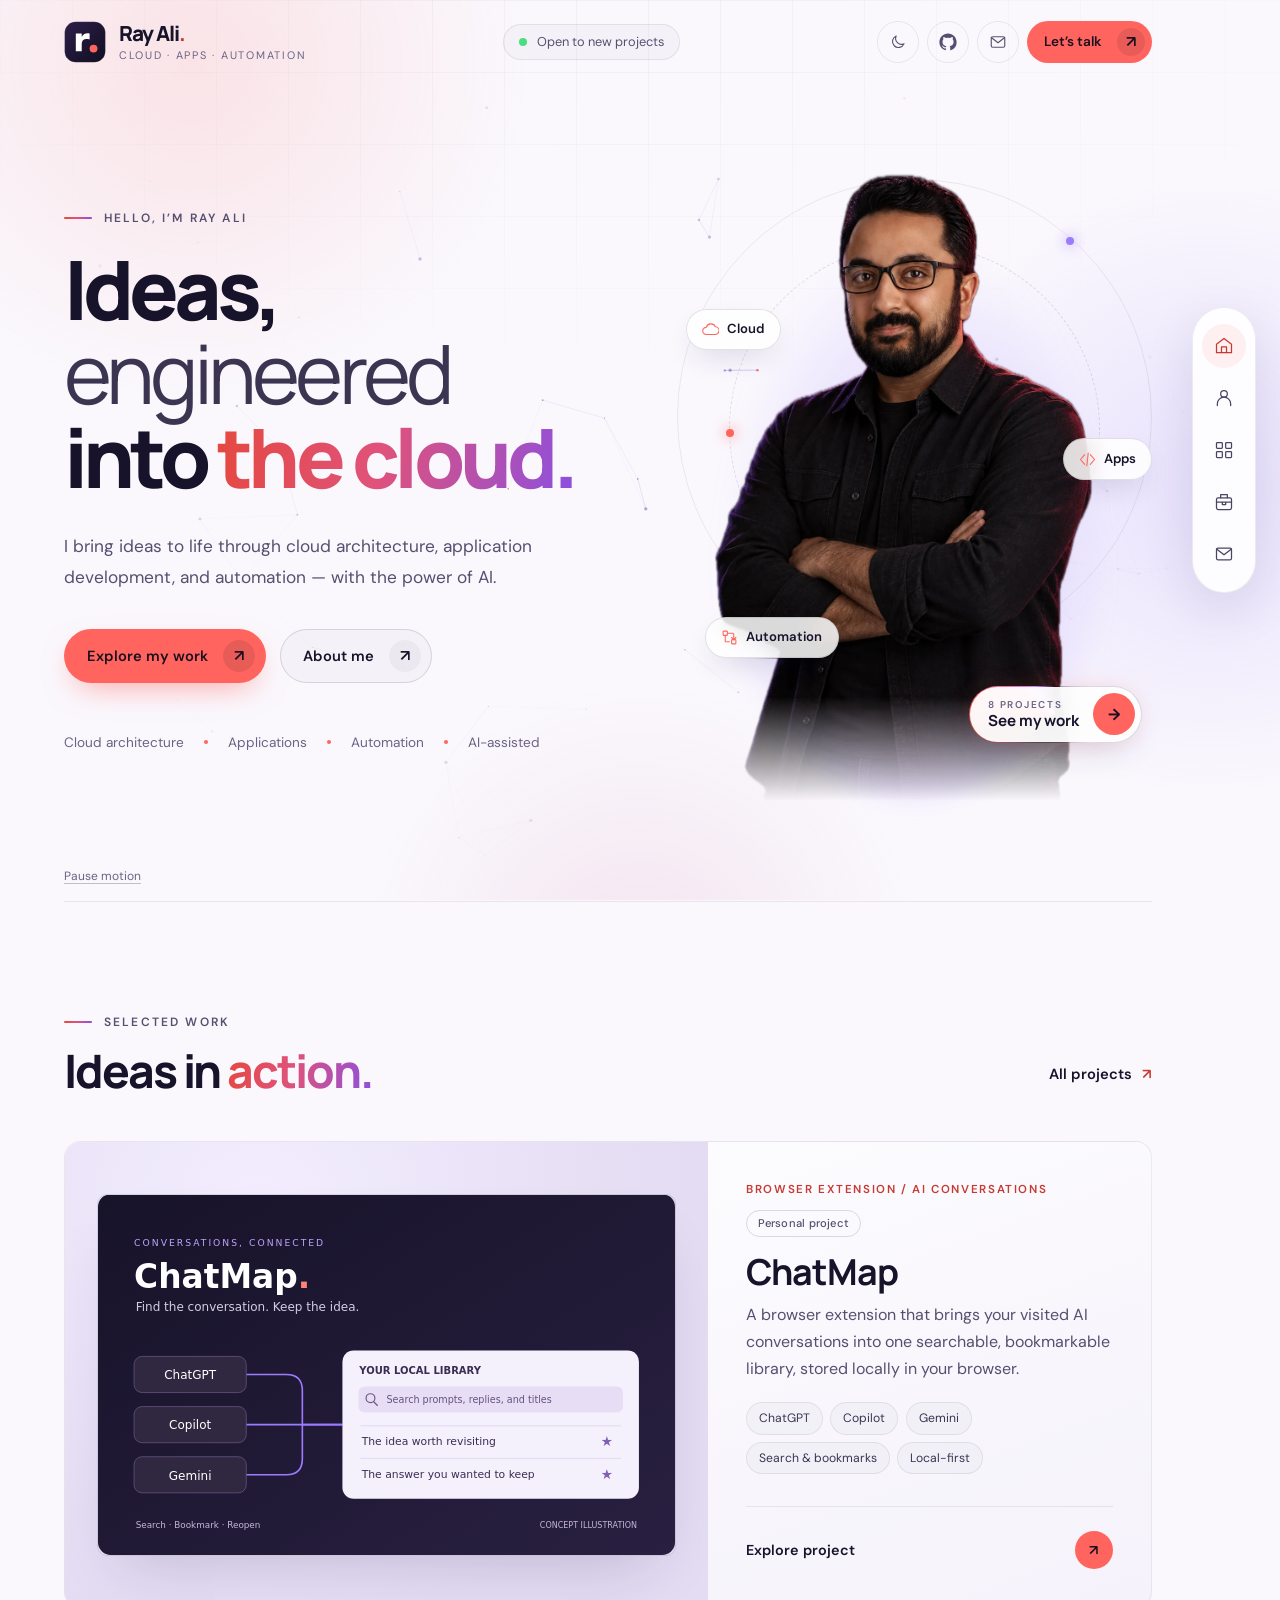
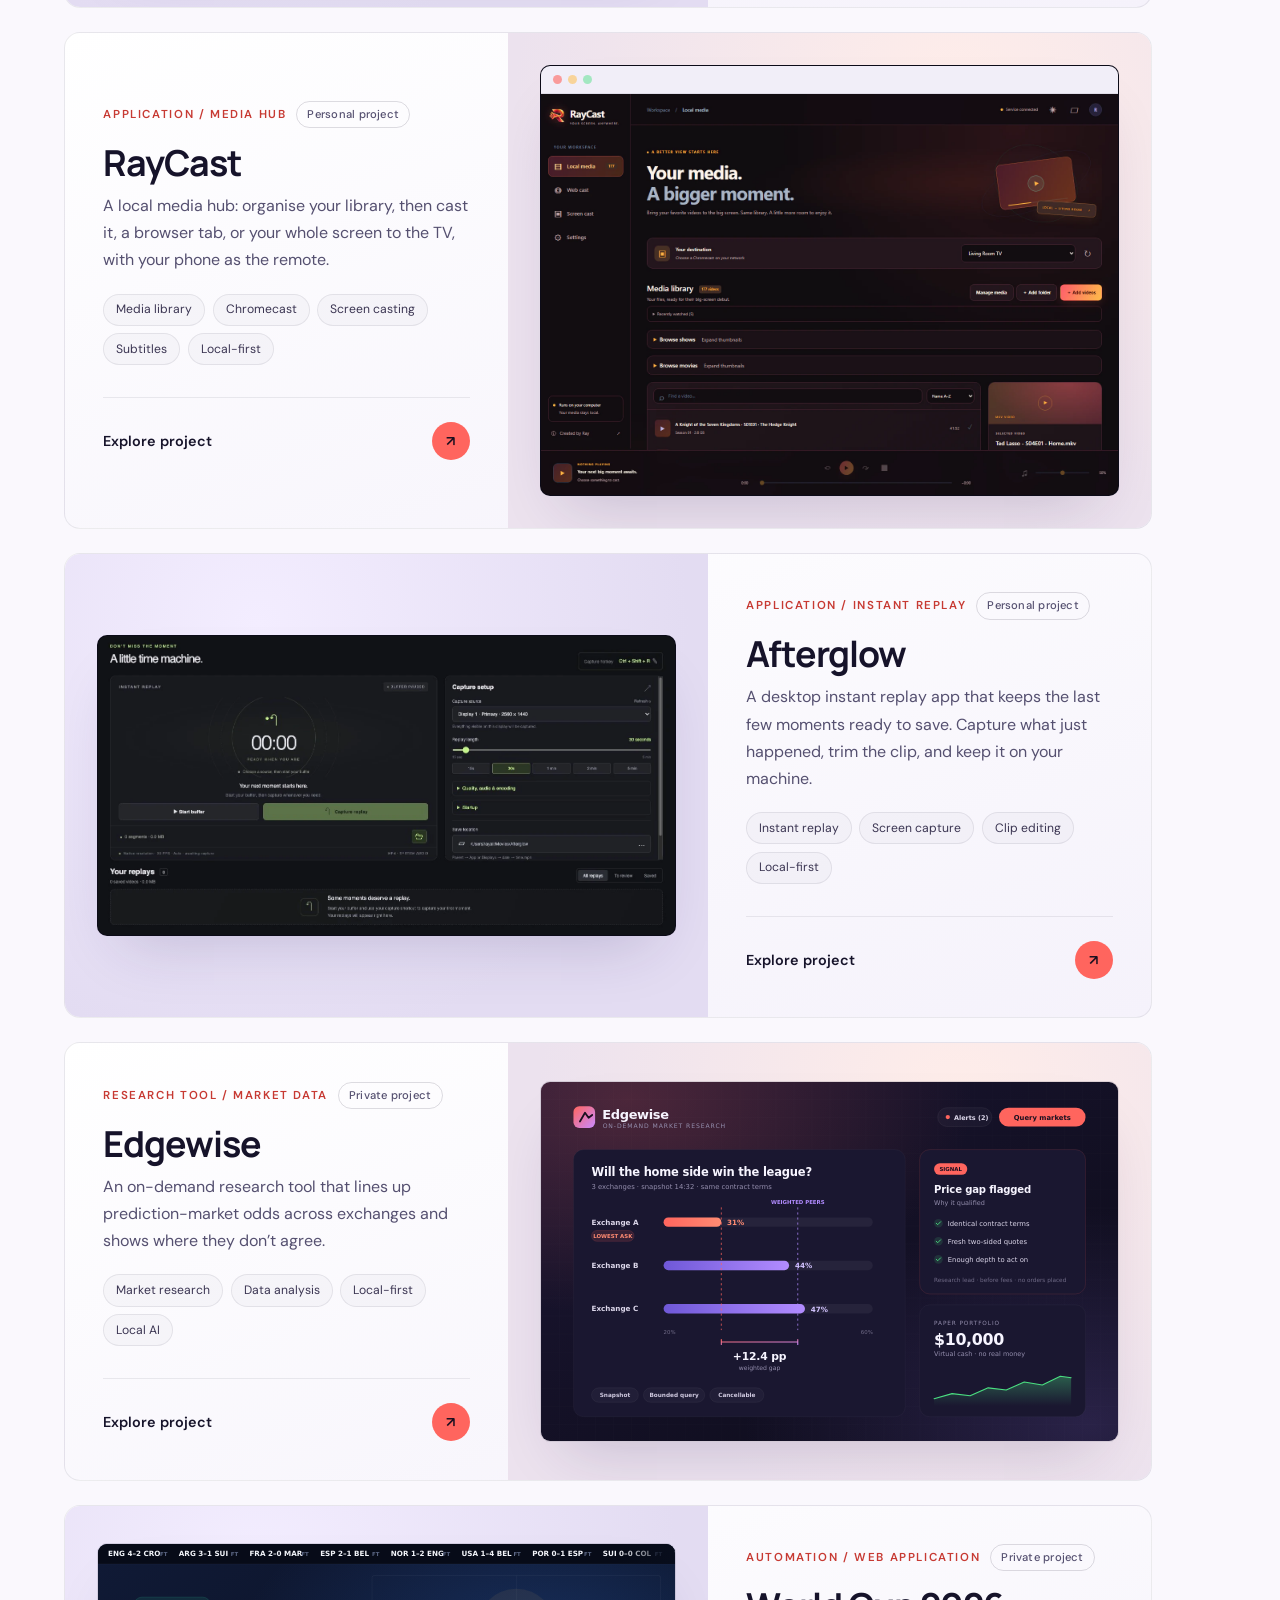
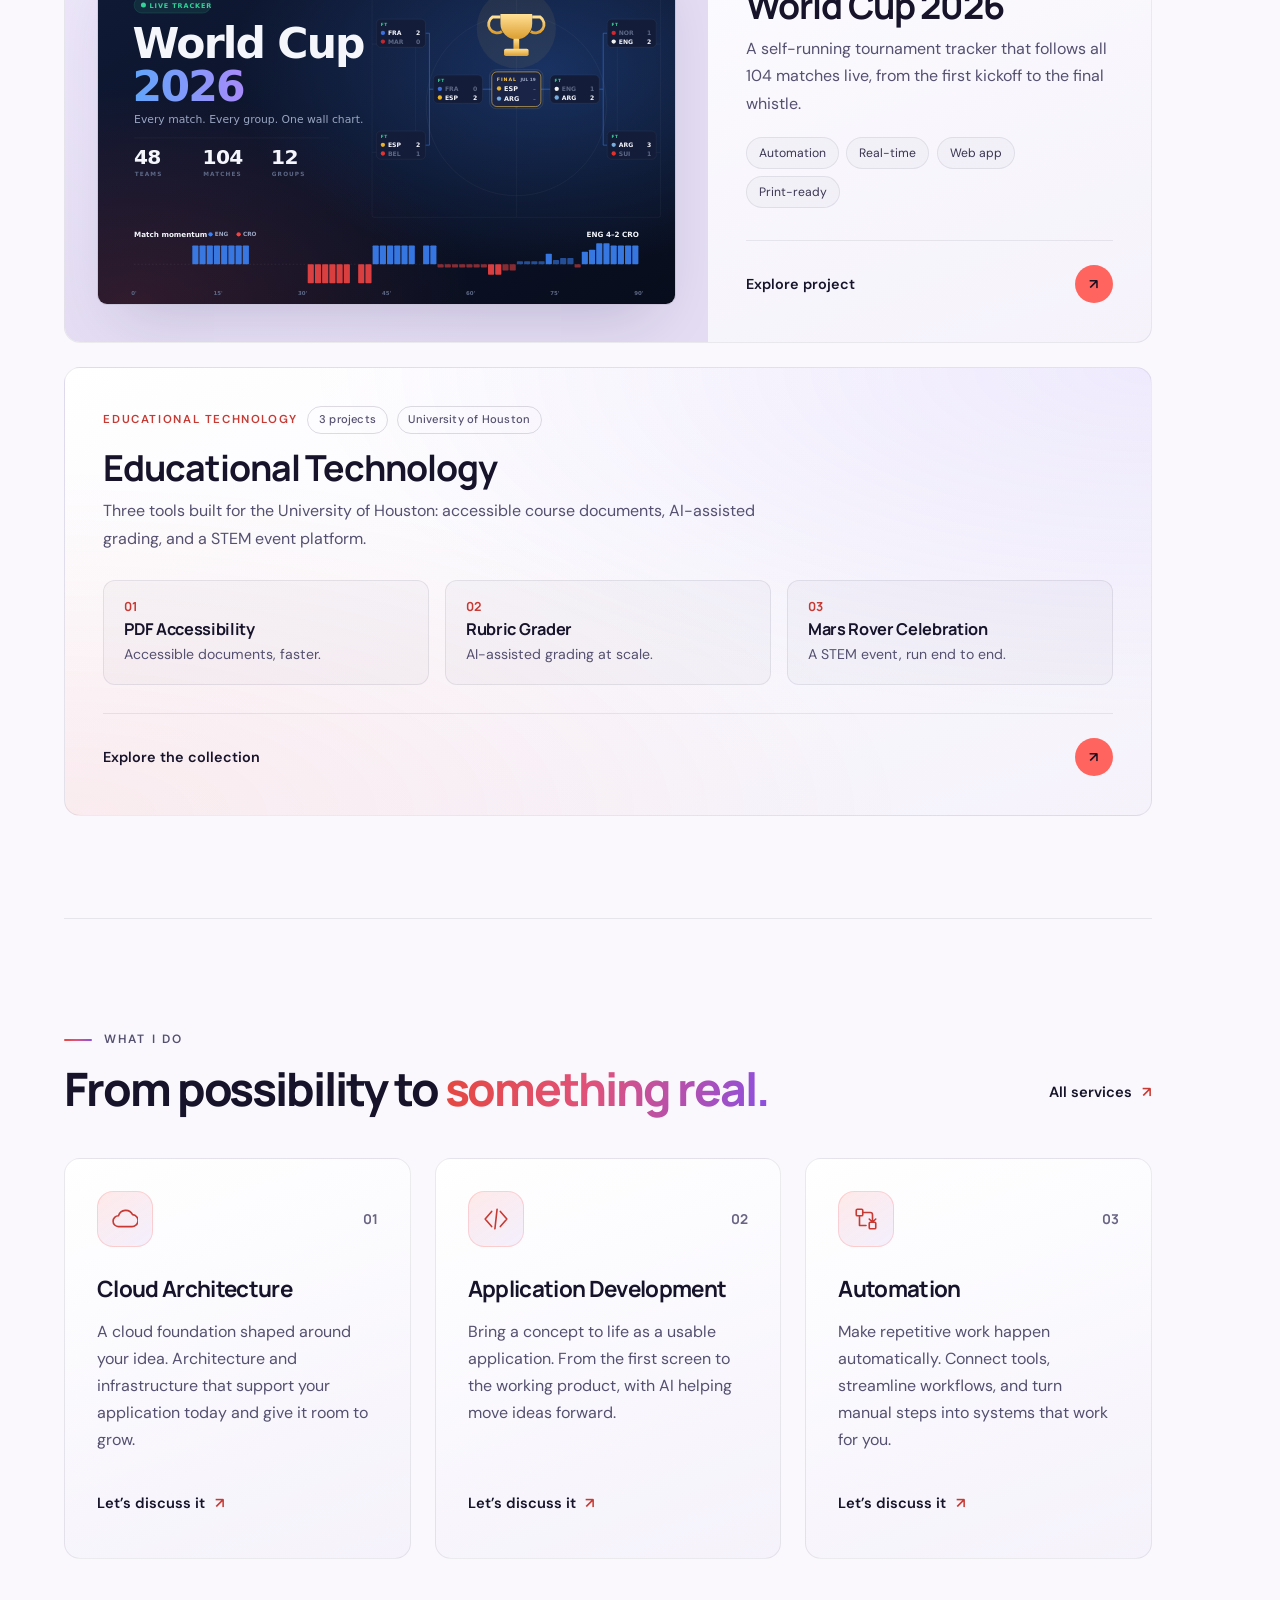
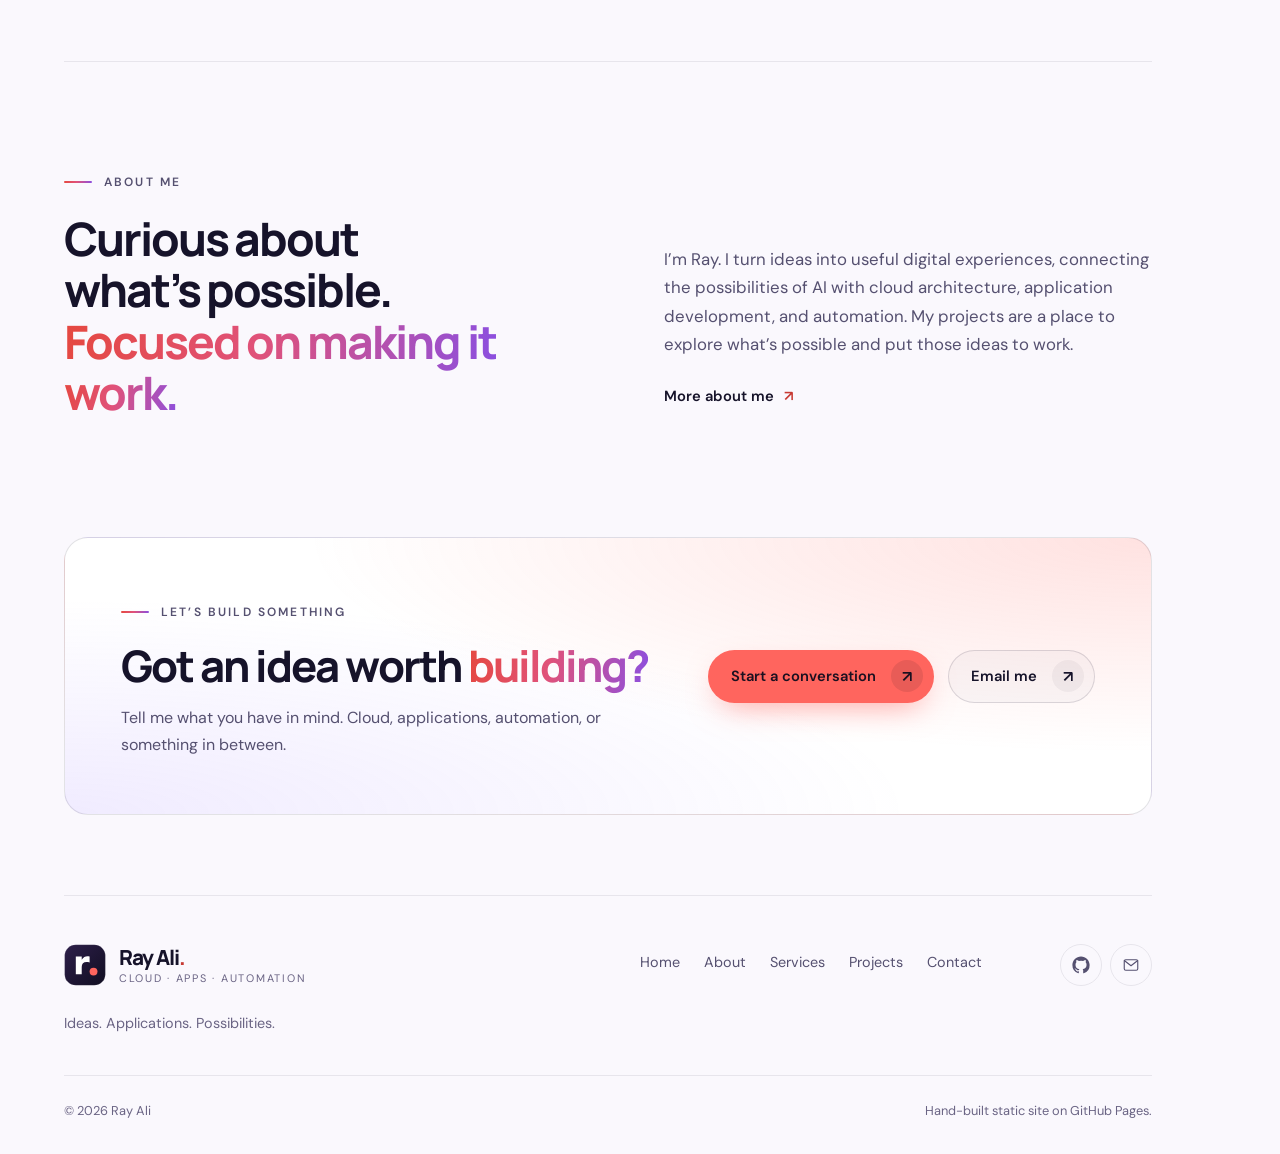
==== commit ac5cd054: "Show ChatMap first and document newest-first project ordering" ====
--- a/index.html
+++ b/index.html
@@ -53,7 +53,7 @@
 </section>
 <section class="section">
   <div class="section-heading reveal"><div><p class="eyebrow">Selected work</p><h2>Ideas in <em>action.</em></h2></div><a class="text-link" href="work/">All projects <span class="arrow" aria-hidden="true">↗</span></a></div>
-  <div class="project-grid"><a class="project-card reveal featured" href="projects/raycast/"><div class="card-cover"><div class="window"><div class="window-bar" aria-hidden="true"><i></i><i></i><i></i></div><picture><source srcset="assets/raycast/RAYCAST.webp" type="image/webp"><img src="assets/raycast/RAYCAST.png" alt="RayCast local media library with Chromecast destination, video list, and player controls" loading="lazy" width="1440" height="1000"></picture></div></div><div class="card-copy"><p class="card-meta"><span>Application / Media hub</span><span class="pill">Personal project</span></p><h3>RayCast</h3><p class="card-summary">A local media hub: organise your library, then cast it, a browser tab, or your whole screen to the TV, with your phone as the remote.</p><ul class="tags" aria-label="Tags"><li>Media library</li><li>Chromecast</li><li>Screen casting</li><li>Subtitles</li><li>Local-first</li></ul><span class="card-action">Explore project <span class="arrow" aria-hidden="true">↗</span></span></div></a><a class="project-card reveal featured reverse" href="projects/afterglow/"><div class="card-cover"><div class="window"><picture><source srcset="assets/afterglow/workspace.webp" type="image/webp"><img src="assets/afterglow/workspace.png" alt="Afterglow Original theme showing the paused replay buffer, capture setup, replay length controls, and local replay library" loading="lazy" width="1349" height="698"></picture></div></div><div class="card-copy"><p class="card-meta"><span>Application / Instant replay</span><span class="pill">Personal project</span></p><h3>Afterglow</h3><p class="card-summary">A desktop instant replay app that keeps the last few moments ready to save. Capture what just happened, trim the clip, and keep it on your machine.</p><ul class="tags" aria-label="Tags"><li>Instant replay</li><li>Screen capture</li><li>Clip editing</li><li>Local-first</li></ul><span class="card-action">Explore project <span class="arrow" aria-hidden="true">↗</span></span></div></a><a class="project-card reveal featured" href="projects/edgewise/"><div class="card-cover"><img class="art" src="assets/edgewise/edgewise-illustration.svg" alt="Illustration of Edgewise comparing one prediction&#x27;s odds across three exchanges, with the price gap highlighted, a signal card, and a paper portfolio" loading="lazy"></div><div class="card-copy"><p class="card-meta"><span>Research tool / Market data</span><span class="pill">Private project</span></p><h3>Edgewise</h3><p class="card-summary">An on-demand research tool that lines up prediction-market odds across exchanges and shows where they don’t agree.</p><ul class="tags" aria-label="Tags"><li>Market research</li><li>Data analysis</li><li>Local-first</li><li>Local AI</li></ul><span class="card-action">Explore project <span class="arrow" aria-hidden="true">↗</span></span></div></a><a class="project-card reveal featured reverse" href="projects/world-cup-2026/"><div class="card-cover"><img class="art" src="assets/worldcup/cover.svg" alt="World Cup 2026 cover: title with 48 teams, 104 matches and 12 groups, a knockout bracket leading to the final, and a match momentum chart" loading="lazy"></div><div class="card-copy"><p class="card-meta"><span>Automation / Web application</span><span class="pill">Private project</span></p><h3>World Cup 2026</h3><p class="card-summary">A self-running tournament tracker that follows all 104 matches live, from the first kickoff to the final whistle.</p><ul class="tags" aria-label="Tags"><li>Automation</li><li>Real-time</li><li>Web app</li><li>Print-ready</li></ul><span class="card-action">Explore project <span class="arrow" aria-hidden="true">↗</span></span></div></a><a class="project-card reveal featured" href="projects/chatmap/"><div class="card-cover"><img class="art" src="assets/chatmap/cover.svg" alt="ChatMap illustration connecting ChatGPT, Copilot, and Gemini to a local library with search and bookmarks" loading="lazy"></div><div class="card-copy"><p class="card-meta"><span>Browser extension / AI conversations</span><span class="pill">Personal project</span></p><h3>ChatMap</h3><p class="card-summary">A browser extension that brings your visited AI conversations into one searchable, bookmarkable library, stored locally in your browser.</p><ul class="tags" aria-label="Tags"><li>ChatGPT</li><li>Copilot</li><li>Gemini</li><li>Search &amp; bookmarks</li><li>Local-first</li></ul><span class="card-action">Explore project <span class="arrow" aria-hidden="true">↗</span></span></div></a><a class="project-card collection-card reveal" href="projects/edtech/"><div class="card-copy"><p class="card-meta"><span>Educational technology</span><span class="pill">3 projects</span><span class="pill">University of Houston</span></p><h3>Educational Technology</h3><p class="card-summary">Three tools built for the University of Houston: accessible course documents, AI-assisted grading, and a STEM event platform.</p><ul class="collection-members"><li><span class="member-num">01</span><strong>PDF Accessibility</strong><span>Accessible documents, faster.</span></li><li><span class="member-num">02</span><strong>Rubric Grader</strong><span>AI-assisted grading at scale.</span></li><li><span class="member-num">03</span><strong>Mars Rover Celebration</strong><span>A STEM event, run end to end.</span></li></ul><span class="card-action">Explore the collection <span class="arrow" aria-hidden="true">↗</span></span></div></a></div>
+  <div class="project-grid"><a class="project-card reveal featured" href="projects/chatmap/"><div class="card-cover"><img class="art" src="assets/chatmap/cover.svg" alt="ChatMap illustration connecting ChatGPT, Copilot, and Gemini to a local library with search and bookmarks" loading="lazy"></div><div class="card-copy"><p class="card-meta"><span>Browser extension / AI conversations</span><span class="pill">Personal project</span></p><h3>ChatMap</h3><p class="card-summary">A browser extension that brings your visited AI conversations into one searchable, bookmarkable library, stored locally in your browser.</p><ul class="tags" aria-label="Tags"><li>ChatGPT</li><li>Copilot</li><li>Gemini</li><li>Search &amp; bookmarks</li><li>Local-first</li></ul><span class="card-action">Explore project <span class="arrow" aria-hidden="true">↗</span></span></div></a><a class="project-card reveal featured reverse" href="projects/raycast/"><div class="card-cover"><div class="window"><div class="window-bar" aria-hidden="true"><i></i><i></i><i></i></div><picture><source srcset="assets/raycast/RAYCAST.webp" type="image/webp"><img src="assets/raycast/RAYCAST.png" alt="RayCast local media library with Chromecast destination, video list, and player controls" loading="lazy" width="1440" height="1000"></picture></div></div><div class="card-copy"><p class="card-meta"><span>Application / Media hub</span><span class="pill">Personal project</span></p><h3>RayCast</h3><p class="card-summary">A local media hub: organise your library, then cast it, a browser tab, or your whole screen to the TV, with your phone as the remote.</p><ul class="tags" aria-label="Tags"><li>Media library</li><li>Chromecast</li><li>Screen casting</li><li>Subtitles</li><li>Local-first</li></ul><span class="card-action">Explore project <span class="arrow" aria-hidden="true">↗</span></span></div></a><a class="project-card reveal featured" href="projects/afterglow/"><div class="card-cover"><div class="window"><picture><source srcset="assets/afterglow/workspace.webp" type="image/webp"><img src="assets/afterglow/workspace.png" alt="Afterglow Original theme showing the paused replay buffer, capture setup, replay length controls, and local replay library" loading="lazy" width="1349" height="698"></picture></div></div><div class="card-copy"><p class="card-meta"><span>Application / Instant replay</span><span class="pill">Personal project</span></p><h3>Afterglow</h3><p class="card-summary">A desktop instant replay app that keeps the last few moments ready to save. Capture what just happened, trim the clip, and keep it on your machine.</p><ul class="tags" aria-label="Tags"><li>Instant replay</li><li>Screen capture</li><li>Clip editing</li><li>Local-first</li></ul><span class="card-action">Explore project <span class="arrow" aria-hidden="true">↗</span></span></div></a><a class="project-card reveal featured reverse" href="projects/edgewise/"><div class="card-cover"><img class="art" src="assets/edgewise/edgewise-illustration.svg" alt="Illustration of Edgewise comparing one prediction&#x27;s odds across three exchanges, with the price gap highlighted, a signal card, and a paper portfolio" loading="lazy"></div><div class="card-copy"><p class="card-meta"><span>Research tool / Market data</span><span class="pill">Private project</span></p><h3>Edgewise</h3><p class="card-summary">An on-demand research tool that lines up prediction-market odds across exchanges and shows where they don’t agree.</p><ul class="tags" aria-label="Tags"><li>Market research</li><li>Data analysis</li><li>Local-first</li><li>Local AI</li></ul><span class="card-action">Explore project <span class="arrow" aria-hidden="true">↗</span></span></div></a><a class="project-card reveal featured" href="projects/world-cup-2026/"><div class="card-cover"><img class="art" src="assets/worldcup/cover.svg" alt="World Cup 2026 cover: title with 48 teams, 104 matches and 12 groups, a knockout bracket leading to the final, and a match momentum chart" loading="lazy"></div><div class="card-copy"><p class="card-meta"><span>Automation / Web application</span><span class="pill">Private project</span></p><h3>World Cup 2026</h3><p class="card-summary">A self-running tournament tracker that follows all 104 matches live, from the first kickoff to the final whistle.</p><ul class="tags" aria-label="Tags"><li>Automation</li><li>Real-time</li><li>Web app</li><li>Print-ready</li></ul><span class="card-action">Explore project <span class="arrow" aria-hidden="true">↗</span></span></div></a><a class="project-card collection-card reveal" href="projects/edtech/"><div class="card-copy"><p class="card-meta"><span>Educational technology</span><span class="pill">3 projects</span><span class="pill">University of Houston</span></p><h3>Educational Technology</h3><p class="card-summary">Three tools built for the University of Houston: accessible course documents, AI-assisted grading, and a STEM event platform.</p><ul class="collection-members"><li><span class="member-num">01</span><strong>PDF Accessibility</strong><span>Accessible documents, faster.</span></li><li><span class="member-num">02</span><strong>Rubric Grader</strong><span>AI-assisted grading at scale.</span></li><li><span class="member-num">03</span><strong>Mars Rover Celebration</strong><span>A STEM event, run end to end.</span></li></ul><span class="card-action">Explore the collection <span class="arrow" aria-hidden="true">↗</span></span></div></a></div>
 </section>
 <section class="section">
   <div class="section-heading reveal"><div><p class="eyebrow">What I do</p><h2>From possibility to <em>something real.</em></h2></div><a class="text-link" href="services/">All services <span class="arrow" aria-hidden="true">↗</span></a></div>
